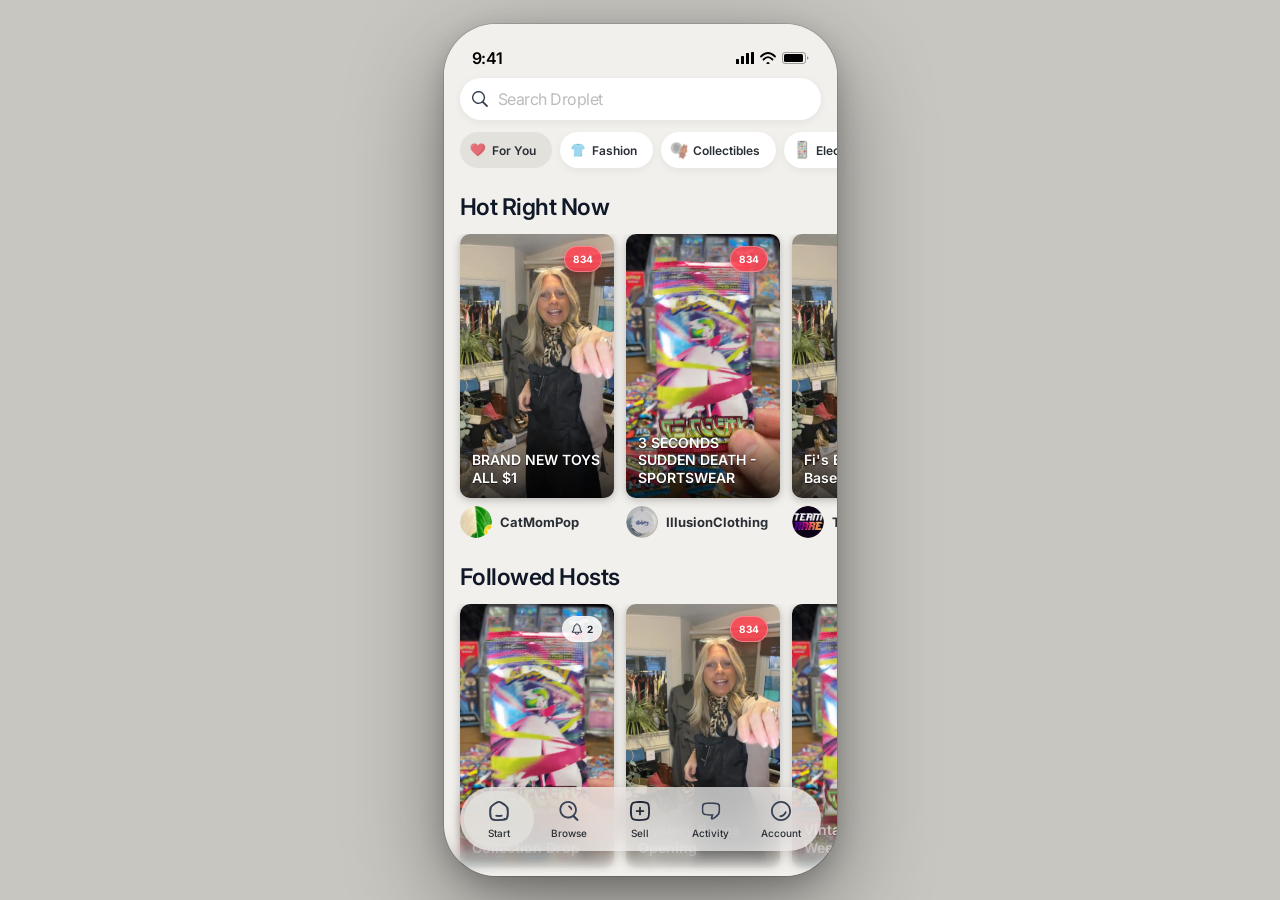
==== index.html @ 5aaec44f "Wallet: rebuild per spec — type pills, radio payments, persistent edit/trash icons - Sheet 3 Address" ====
<!DOCTYPE html>
<html lang="pl">
<head>
<meta charset="UTF-8">
<meta name="viewport" content="width=device-width, initial-scale=1">
<title>Droplet App</title>
<link href="https://fonts.googleapis.com/css2?family=Inter:wght@400;500;600;700&display=swap" rel="stylesheet">
<style>
/* ── Reset ── */
*,*::before,*::after{box-sizing:border-box;margin:0;padding:0;-webkit-tap-highlight-color:transparent}

body{
  background:#C8C6C0;
  min-height:100vh;
  display:flex;
  align-items:center;
  justify-content:center;
  font-family:'Inter',-apple-system,sans-serif;
}

/* ── Design Tokens ── */
:root{
  --bw10:#101828;--bw20:#2A2F35;--bw30:#222A35;--bw40:#7B8494;
  --wh10:#FFFFFF;--bl10-abs:#000000;
  --gw05:#BCBCBC;--gw10:#BCBCBC;--gw20:#D9D9D9;--gw30:#F7F6F4;
  --ov10:#77716B;--ov15:#E3E1DC;--ov20:#E9E6DD;--ov30:#EFEDE8;--ov40:#F2F0EC;
  --rd10:#FF4252;--rd20:#FFF2F2;--or10:#FF8D28;--yl10:#FFCC00;--bl10:#0091FF;--gr10:#34C759;
  --shadow-interactive:0px 2px 8px rgba(0,0,0,0.06);
  --shadow-show:0px 2px 8px rgba(0,0,0,0.25);
  --shadow-navi:0px 0px 10px rgba(0,0,0,0.1);
}

/* ── Phone Shell ── */
.phone{
  width:393px;height:852px;background:var(--ov40);border-radius:52px;
  overflow:hidden;position:relative;
  box-shadow:0 0 0 1px rgba(0,0,0,0.12),0 32px 96px rgba(0,0,0,0.4),0 8px 24px rgba(0,0,0,0.2);
}

/* ── Status Bar ── */
.status-bar{
  position:absolute;top:0;left:0;right:0;height:54px;
  padding:14px 28px 0;display:flex;align-items:center;justify-content:space-between;
  z-index:100;pointer-events:none;
}
.status-time{font-size:16px;font-weight:600;color:#000;letter-spacing:-0.3px}
.status-icons{display:flex;align-items:center;gap:6px}

/* ── Screens ── */
.screen{position:absolute;inset:0;display:none;flex-direction:column;overflow:hidden}
.screen.active{display:flex}
.screen-scroll{
  flex:1;overflow-y:auto;overflow-x:hidden;-webkit-overflow-scrolling:touch;
  padding-bottom:114px;
  scrollbar-width:none;
}
.screen-scroll::-webkit-scrollbar{display:none}

/* ── Tab Bar ── */
.tabbar{
  position:absolute;bottom:0;left:0;right:0;
  display:flex;align-items:flex-end;justify-content:center;
  padding:0 16px 25px;z-index:50;pointer-events:none;
}
/* Scroll Edge Effect — gradient fade behind the pill */
.tabbar::before{
  content:'';position:absolute;bottom:0;left:0;right:0;height:90px;
  background:linear-gradient(to bottom,rgba(242,240,236,0) 0%,rgba(242,240,236,0.6) 35%,rgba(242,240,236,0.95) 70%,var(--ov40) 100%);
  backdrop-filter:blur(5px);-webkit-backdrop-filter:blur(5px);
  -webkit-mask-image:linear-gradient(to bottom,transparent 0%,black 100%);
  mask-image:linear-gradient(to bottom,transparent 0%,black 100%);
  pointer-events:none;
}
.tabbar-pill{
  display:flex;align-items:stretch;
  width:100%;border-radius:296px;position:relative;
  pointer-events:auto;
  padding:4px;
  backdrop-filter:blur(20px);-webkit-backdrop-filter:blur(20px);
  box-shadow:0px 0px 10px rgba(0,0,0,0.1);
  background:rgba(255,255,255,0.67);
}
.tab-item{
  display:flex;flex-direction:column;align-items:center;gap:1px;
  cursor:pointer;padding:6px 8px 7px;border-radius:100px;
  transition:background 0.15s;border:none;background:none;
  position:relative;flex:1;min-width:0;font-family:inherit;
  z-index:1;
}
.tab-item.active{background:rgba(227,225,220,0.8)}
.tab-icon{width:28px;height:28px;display:flex;align-items:center;justify-content:center}
.tab-icon img{width:20px;height:20px;object-fit:contain}
.tab-label{font-size:10px;font-weight:500;color:var(--bw20);line-height:14px;white-space:nowrap;text-align:center}

/* ── Search Input ── */
.search-input{
  width:361px;height:42px;background:var(--wh10);border-radius:999px;
  box-shadow:var(--shadow-interactive);display:flex;align-items:center;
  padding:0 12px;gap:10px;margin:0 auto;
}
.search-input .si-icon{width:16px;height:16px;color:var(--gw10);flex-shrink:0}
.search-input span{font-size:16px;font-weight:400;color:var(--gw10);letter-spacing:-0.5px}

/* ── App Top (fixed header) ── */
.app-top{
  position:sticky;top:0;z-index:40;
  background:rgba(242,240,236,0.98);backdrop-filter:blur(10px);-webkit-backdrop-filter:blur(10px);
}

/* ── Category Button pills (Home scroll) ── */
.category-scroll{
  display:flex;gap:8px;overflow-x:auto;padding:0 16px 8px;
  scrollbar-width:none;
}
.category-scroll::-webkit-scrollbar{display:none}
.cat-btn{
  flex-shrink:0;height:36px;border-radius:50px;background:var(--wh10);
  box-shadow:var(--shadow-interactive);display:flex;align-items:center;
  gap:4px;padding:5px 16px 5px 8px;cursor:pointer;
}
.cat-btn.selected{background:var(--ov15);box-shadow:none}
.cat-btn-icon{width:20px;height:20px;display:flex;align-items:center;justify-content:center;flex-shrink:0}
.cat-btn-icon img{width:20px;height:20px;object-fit:contain}
.cat-btn-label{font-size:12px;font-weight:600;color:var(--bw20);white-space:nowrap}

/* ── Section Title ── */
.section-title{font-size:23px;font-weight:600;color:var(--bw10);letter-spacing:-0.5px;line-height:30px;padding:0 16px}
.section-title-md{font-size:20px;font-weight:600;color:var(--bw10);letter-spacing:-0.5px;line-height:30px}

/* ── Show Tile ── */
.show-carousel{display:flex;gap:12px;overflow-x:auto;padding:0 16px;scrollbar-width:none}
.show-carousel::-webkit-scrollbar{display:none}
.show-tile{flex-shrink:0;width:154px;cursor:pointer}
.show-tile-img{
  width:154px;height:264px;border-radius:10px;box-shadow:var(--shadow-show);
  position:relative;overflow:hidden;background-size:cover;background-position:center;
  padding:12px;display:flex;flex-direction:column;justify-content:space-between;align-items:flex-end;
}
.show-tile-img::after{
  content:'';position:absolute;inset:0;
  background:linear-gradient(180deg,rgba(0,0,0,0) 65.9%,rgba(0,0,0,0) 76.1%,rgba(0,0,0,0.4) 86.4%,rgba(0,0,0,0.75) 100%);
  pointer-events:none;
}
.show-tile-bottom{
  display:flex;flex-direction:column;gap:8px;align-self:flex-start;width:100%;z-index:2;
}
.show-tile-title{
  font-size:14px;font-weight:600;color:white;
  text-shadow:0px 1px 1px rgba(0,0,0,0.6);line-height:1.25;
}
.show-tile-badge{
  height:26px;border-radius:28px;
  padding:0 8px;display:flex;align-items:center;gap:4px;
  font-size:10px;font-weight:700;z-index:2;
  border:1px solid rgba(255,255,255,0.3);
  position:relative;
}
.badge-live{
  background:rgba(255,66,82,0.85);color:white;
  box-shadow:0px 3.758px 15.032px rgba(215,46,38,0.3),0px 1.879px 3.758px rgba(0,0,0,0.1);
}
.badge-alert{
  background:rgba(255,255,255,0.85);color:var(--bw30);
  box-shadow:0px 3.758px 15.032px rgba(255,255,255,0.3),0px 1.879px 3.758px rgba(0,0,0,0.1);
}
.show-tile-host{display:flex;align-items:center;gap:8px;margin-top:8px}
.show-tile-hostname{font-size:13px;font-weight:700;color:var(--bw20);line-height:18px;overflow:hidden;text-overflow:ellipsis;white-space:nowrap}
.show-tile-date{
  font-size:10px;font-weight:600;color:white;
  background:rgba(0,0,0,0.75);border:1px solid rgba(255,255,255,0.25);
  padding:0 10px;height:24px;display:inline-flex;align-items:center;border-radius:40px;
  align-self:flex-start;
}

/* ── Avatar ── */
.avatar{
  border-radius:50%;display:flex;align-items:center;justify-content:center;
  font-weight:700;color:white;flex-shrink:0;background-size:cover;background-position:center;
}
.avatar-32{width:32px;height:32px;font-size:10px}

/* ── Category Tile (Browse) ── */
.category-grid{display:grid;grid-template-columns:1fr 1fr;gap:16px;padding:0 16px}
.category-tile{
  height:114px;border-radius:20px;background:var(--wh10);
  box-shadow:var(--shadow-interactive);padding:12px;position:relative;overflow:hidden;cursor:pointer;
}
.ct-name{font-size:16px;font-weight:600;color:var(--bw20)}
.ct-sub{font-size:11px;font-weight:400;color:var(--ov10);line-height:14px;margin-top:2px}
.ct-viewers{display:flex;align-items:center;gap:4px;margin-top:6px}
.ct-dot{width:8px;height:8px;border-radius:50%;background:var(--rd10)}
.ct-vcount{font-size:11px;font-weight:500;color:var(--rd10)}
.ct-vlabel{font-size:11px;font-weight:500;color:var(--bw20)}
.ct-icon{position:absolute;bottom:8px;right:8px;width:56px;height:56px;font-size:36px;display:flex;align-items:center;justify-content:center}
.ct-icon img{width:56px;height:56px;object-fit:contain}

/* ── Seller Hub ── */
.section-header{display:flex;align-items:center;justify-content:space-between;padding:0 16px}
.btn-cta-sm{
  height:36px;padding:0 16px;border-radius:70px;background:var(--rd10);color:white;
  font-size:12px;font-weight:600;border:none;cursor:pointer;
  box-shadow:var(--shadow-interactive);font-family:inherit;
}

/* ── Prod Tile Horizontal ── */
.prod-h{display:flex;gap:12px;padding:0 16px;cursor:pointer}
.prod-h-img{
  width:140px;height:140px;border-radius:12px;box-shadow:var(--shadow-show);flex-shrink:0;
  background-size:cover;background-position:center;position:relative;
}
.prod-h-info{flex:1;display:flex;flex-direction:column;justify-content:center;gap:4px}
.prod-h-name{font-size:14px;font-weight:600;color:var(--bw30)}
.prod-h-attr{font-size:12px;font-weight:600;color:var(--bw40)}
.prod-h-price{font-size:12px;font-weight:600;color:var(--bw40);margin-top:4px}
.prod-h-actions{display:flex;gap:8px;margin-top:8px}
.prod-h-actions button{
  width:36px;height:36px;border-radius:40px;background:var(--wh10);border:none;
  box-shadow:var(--shadow-interactive);cursor:pointer;display:flex;align-items:center;
  justify-content:center;color:var(--bw20);font-family:inherit;
}

/* ── Placeholder screen ── */
.placeholder-screen{
  display:flex;flex-direction:column;align-items:center;justify-content:center;
  height:100%;gap:12px;color:var(--bw40);
}
.placeholder-screen svg{width:48px;height:48px;color:var(--gw20)}
.placeholder-screen span{font-size:16px;font-weight:500}

/* ── Subcategory Buttons ── */
.subcat-scroll{display:flex;gap:8px;overflow-x:auto;padding:8px 16px 12px;scrollbar-width:none}
.subcat-scroll::-webkit-scrollbar{display:none}
.subcat-btn{
  flex-shrink:0;width:72px;display:flex;flex-direction:column;align-items:center;
  gap:4px;cursor:pointer;padding:4px 0;
}
.subcat-btn-icon{
  width:43px;height:43px;display:flex;align-items:center;justify-content:center;
}
.subcat-btn-icon img{width:40px;height:40px;object-fit:contain}
.subcat-btn-label{font-size:11px;font-weight:600;color:var(--bw20);text-align:center;line-height:14px}

/* ── Section Separator ── */
.section-separator{
  width:325px;height:0;border:none;border-top:1px solid var(--ov20);
  margin:0 0 0 auto;
}

/* ── Seller Profile ── */
.sp-cover{
  width:100%;height:164px;background-size:cover;background-position:center;flex-shrink:0;
}
.sp-app-top{
  position:absolute;top:0;left:0;right:0;height:109px;z-index:40;
  background:linear-gradient(to bottom,rgba(57,57,57,0.5),transparent);
  display:flex;align-items:flex-end;justify-content:space-between;
  padding:0 16px 8px;
  transition:background 0.2s;
}
.sp-app-top.scrolled{
  background:linear-gradient(to bottom,var(--ov40) 50%,rgba(242,240,236,0.85) 80%,rgba(242,240,236,0));
  backdrop-filter:blur(10px);-webkit-backdrop-filter:blur(10px);
}
.sp-app-top-left{display:flex;align-items:center;gap:12px}
.sp-app-top-info{display:none;flex-direction:column;gap:2px;max-width:200px}
.sp-app-top.scrolled .sp-app-top-info{display:flex}
.sp-app-top-info-name{font-size:16px;font-weight:700;color:#000;white-space:nowrap;overflow:hidden;text-overflow:ellipsis}
.sp-app-top-info-sub{font-size:11px;font-weight:400;color:var(--bw20);line-height:14px}
/* Right buttons: default = share+more double, scrolled = more + follow */
.sp-right-default{display:flex}
.sp-right-scrolled{display:none;align-items:center;gap:16px}
.sp-app-top.scrolled .sp-right-default{display:none}
.sp-app-top.scrolled .sp-right-scrolled{display:flex}
.sp-follow-pill{
  height:42px;padding:0 16px;border-radius:296px;border:none;cursor:pointer;
  font-size:16px;font-weight:600;color:white;font-family:inherit;
  backdrop-filter:blur(20px);-webkit-backdrop-filter:blur(20px);
  background:var(--rd10);
  position:relative;
  box-shadow:var(--shadow-interactive);
}
.sp-follow-pill span{position:relative;z-index:1}
.sp-navi-btn{
  width:42px;height:42px;border-radius:296px;border:none;cursor:pointer;
  display:flex;align-items:center;justify-content:center;
  backdrop-filter:blur(20px);-webkit-backdrop-filter:blur(20px);
  background:rgba(255,255,255,0.65);
  box-shadow:var(--shadow-interactive);position:relative;
}
.sp-navi-btn img{width:18px;height:18px;position:relative;z-index:1}
.sp-navi-double{
  width:auto;gap:24px;padding:0 16px;height:42px;
}
.sp-content{
  margin-top:-39px;background:var(--ov40);border-radius:0;position:relative;
  padding:0 0 24px;
}
.sp-avatar{
  width:72px;height:72px;border-radius:50%;background:var(--bl10);
  display:flex;align-items:center;justify-content:center;
  font-size:20px;font-weight:600;color:white;margin:0 0 0 16px;
  background-size:cover;background-position:center;
}
.sp-name-row{
  display:flex;align-items:center;justify-content:space-between;
  padding:12px 16px 0;
}
.sp-name{font-size:23px;font-weight:600;color:var(--bw20);letter-spacing:-0.5px;line-height:30px}
.sp-subtitle{font-size:13px;font-weight:400;color:#000}
.sp-follow-btn{
  height:36px;padding:0 12px;border-radius:70px;background:var(--rd10);
  color:white;font-size:12px;font-weight:600;border:none;cursor:pointer;
  box-shadow:var(--shadow-interactive);display:flex;align-items:center;gap:4px;
  font-family:inherit;
}
.sp-follow-btn img{width:16px;height:16px;filter:brightness(0) invert(1)}
.sp-bio{
  font-size:13px;font-weight:400;color:var(--bw30);line-height:1.25;
  padding:16px 16px 0;
}
.sp-show-more{
  font-size:12px;font-weight:500;color:var(--bl10);cursor:pointer;
  padding:8px 16px 0;display:block;
}
.sp-stats{
  margin:16px 16px 0;background:var(--ov15);border-radius:20px;
  padding:16px 0;display:flex;align-items:center;justify-content:space-evenly;
}
.sp-stat{display:flex;flex-direction:column;align-items:center;gap:7px;width:64px}
.sp-stat-label{font-size:10px;font-weight:600;color:var(--bw40);text-transform:uppercase}
.sp-stat-value{display:flex;align-items:center;gap:4px;font-size:20px;font-weight:600;color:var(--bw30);letter-spacing:-0.5px}
.sp-stat-value img{width:12px;height:12px}
.sp-actions{
  display:flex;gap:16px;padding:16px 16px 0;
}
.sp-action-btn{
  flex:1;height:36px;border-radius:70px;background:var(--wh10);border:none;
  box-shadow:var(--shadow-interactive);cursor:pointer;font-family:inherit;
  font-size:12px;font-weight:600;color:var(--bw20);
  display:flex;align-items:center;justify-content:center;gap:4px;
}
.sp-action-btn img{width:16px;height:16px}

/* ── Review Tile ── */
.review-carousel{display:flex;gap:12px;overflow-x:auto;padding:0 16px;scrollbar-width:none}
.review-carousel::-webkit-scrollbar{display:none}
.review-tile{
  flex-shrink:0;width:253px;background:var(--wh10);border-radius:13px;
  box-shadow:var(--shadow-interactive);padding:12px;
  display:flex;flex-direction:column;gap:16px;
}
.rt-header{display:flex;gap:8px;align-items:flex-start}
.rt-avatar{width:32px;height:32px;border-radius:50%;background-size:cover;background-position:center;flex-shrink:0}
.rt-info{display:flex;flex-direction:column}
.rt-name{font-size:12px;font-weight:700;color:var(--bw30)}
.rt-date{font-size:11px;font-weight:400;color:var(--bw40);line-height:14px}
.rt-stars{display:flex;gap:4px}
.rt-stars img{width:12px;height:12px}
.rt-text{font-size:13px;font-weight:400;color:var(--bw40);line-height:1.3}

/* ── Prod Tile Vertical ── */
.products-grid{
  display:flex;gap:12px;padding:0 16px;align-items:flex-start;
}
.products-col{display:flex;flex-direction:column;gap:0;width:175px;flex-shrink:0}
.ptv{cursor:pointer;padding-bottom:16px}
.ptv-img{
  width:175px;border-radius:12px;box-shadow:var(--shadow-show);
  background-size:cover;background-position:center;position:relative;overflow:hidden;
}
.ptv-badge{
  position:absolute;bottom:8px;left:8px;height:24px;border-radius:40px;
  background:rgba(0,0,0,0.75);border:1px solid rgba(255,255,255,0.25);
  padding:0 10px;display:flex;align-items:center;gap:4px;
  font-size:10px;font-weight:600;color:white;
}
.ptv-name{font-size:12px;font-weight:600;color:var(--bw30);margin-top:4px;overflow:hidden;text-overflow:ellipsis;white-space:nowrap}
.ptv-seller{display:flex;align-items:center;gap:4px;margin-top:2px}
.ptv-seller-avatar{width:16px;height:16px;border-radius:50%;background-size:cover;background-position:center;flex-shrink:0}
.ptv-seller-name{font-size:12px;font-weight:700;color:var(--bw20);overflow:hidden;text-overflow:ellipsis;white-space:nowrap}
.ptv-price{font-size:12px;font-weight:600;color:var(--bw40);margin-top:2px}

/* ── Seller bottom search bar ── */
.sp-bottom-bar{
  position:absolute;bottom:0;left:0;right:0;
  padding:16px 16px 25px;z-index:50;pointer-events:none;
}
.sp-bottom-bar::before{
  content:'';position:absolute;bottom:0;left:0;right:0;height:80px;
  background:linear-gradient(to bottom,rgba(242,240,236,0) 0%,rgba(242,240,236,0.6) 35%,rgba(242,240,236,0.95) 70%,var(--ov40) 100%);
  backdrop-filter:blur(5px);-webkit-backdrop-filter:blur(5px);
  -webkit-mask-image:linear-gradient(to bottom,transparent 0%,black 100%);
  mask-image:linear-gradient(to bottom,transparent 0%,black 100%);
  pointer-events:none;
}
.sp-search{
  width:100%;height:42px;background:var(--wh10);border-radius:999px;
  box-shadow:var(--shadow-interactive);display:flex;align-items:center;
  padding:0 12px;gap:10px;pointer-events:auto;position:relative;z-index:1;
}
.sp-search img{width:16px;height:16px;opacity:0.5}
.sp-search span{font-size:16px;font-weight:400;color:var(--gw10);letter-spacing:-0.5px}

/* ── Live Show ── */
.ls-bg{
  position:absolute;inset:0;
  background:url('images/shows/show1.jpg') center/cover no-repeat;
}
.ls-bg::after{
  content:'';position:absolute;inset:0;
  background:
    linear-gradient(180deg,rgba(16,24,40,0.5) 3%,rgba(16,24,40,0) 14%),
    linear-gradient(0deg,rgba(16,24,40,0.5) 38%,rgba(16,24,40,0) 66%);
}
.ls-top{
  position:absolute;top:0;left:0;right:0;z-index:10;
  background:linear-gradient(to bottom,rgba(57,57,57,0.5),transparent);
}
.ls-top-status{
  height:59px;display:flex;align-items:center;justify-content:center;
  padding:11px 16px;backdrop-filter:blur(2px);-webkit-backdrop-filter:blur(2px);
}
.ls-top-action{
  display:flex;align-items:center;justify-content:space-between;
  padding:0 16px 8px;
}
.ls-top-left{display:flex;align-items:center;gap:8px}
.ls-top-right{display:flex;align-items:center;gap:8px}
.ls-show-btn{
  width:42px;height:42px;border-radius:296px;border:1px solid rgba(255,255,255,0.2);
  background:rgba(0,0,0,0.25);display:flex;align-items:center;justify-content:center;
  cursor:pointer;flex-shrink:0;
}
.ls-show-btn img{width:18px;height:18px;filter:brightness(0) invert(1)}
.ls-host-info{display:flex;align-items:center;gap:8px}
.ls-host-avatar{
  width:32px;height:32px;border-radius:50%;background-size:cover;background-position:center;flex-shrink:0;
}
.ls-host-meta{display:flex;flex-direction:column;gap:2px}
.ls-host-name{font-size:14px;font-weight:700;color:white}
.ls-host-stats{display:flex;align-items:center;gap:4px}
.ls-host-stats img{width:12px;height:12px}
.ls-host-stats span{font-size:12px;font-weight:600;color:white}
.ls-follow-pill{
  height:20px;padding:0 8px;border-radius:20px;background:var(--rd10);
  font-size:10px;font-weight:600;color:white;border:none;cursor:pointer;
  font-family:inherit;display:flex;align-items:center;
}

/* Chat */
.ls-chat-area{
  position:absolute;left:16px;bottom:0;right:16px;z-index:10;
  display:flex;align-items:flex-end;justify-content:space-between;gap:8px;
  padding-bottom:12px;
}
.ls-chat{display:flex;flex-direction:column;gap:0;flex:1;min-width:0}
.ls-chat-msg{display:flex;gap:8px;align-items:flex-start;padding-bottom:12px}
.ls-chat-avatar{
  width:32px;height:32px;border-radius:50%;flex-shrink:0;
  background-size:cover;background-position:center;
  display:flex;align-items:center;justify-content:center;
  font-size:10px;font-weight:700;color:white;
}
.ls-chat-body{display:flex;flex-direction:column;gap:0}
.ls-chat-user{display:flex;align-items:center;gap:8px}
.ls-chat-username{
  font-size:12px;font-weight:600;color:#D9D9D9;
  text-shadow:1px 1px 3px rgba(0,0,0,0.8);
}
.ls-chat-badge{
  height:16px;padding:0 8px;border-radius:20px;
  font-size:10px;font-weight:700;display:flex;align-items:center;
}
.ls-chat-badge.mod{background:#D9D9D9;color:var(--bw30)}
.ls-chat-badge.host{background:#FFCC00;color:var(--bw30)}
.ls-chat-text{
  font-size:12px;font-weight:600;color:white;line-height:1.3;
  text-shadow:1px 1px 3px rgba(0,0,0,0.8);max-width:245px;
}
.ls-chat-text .mention{color:#FFCC00}
.ls-chat-tipped{
  height:16px;padding:0 8px;border-radius:20px;background:var(--bw30);
  font-size:10px;font-weight:700;color:#FFCC00;
  display:inline-flex;align-items:center;margin-top:2px;
}
.ls-chat-pinned{
  background:rgba(0,0,0,0.1);border:1px solid rgba(255,255,255,0.2);
  border-radius:13px;padding:8px;display:flex;gap:8px;align-items:flex-start;
  margin-left:-8px;margin-bottom:12px;
}
.ls-chat-won{display:flex;align-items:center;gap:4px;font-size:10px;font-weight:600;color:white}
.ls-chat-won .won-avatar{width:16px;height:16px;border-radius:50%;background-size:cover;background-position:center;flex-shrink:0}
.ls-chat-won .won-text{color:var(--gr10)}
.ls-chat-input{
  width:288px;height:40px;border-radius:50px;
  background:rgba(0,0,0,0.4);border:1px solid rgba(255,255,255,0.4);
  padding:0 18px;display:flex;align-items:center;
}
.ls-chat-input span{font-size:13px;font-weight:400;color:var(--gw10)}

/* Right side icons */
.ls-right{
  display:flex;flex-direction:column;gap:16px;align-items:center;
  padding-bottom:22px;flex-shrink:0;
}
.ls-right-btn{
  display:flex;flex-direction:column;align-items:center;gap:2px;
}
.ls-right-icon{
  width:40px;height:40px;border-radius:296px;
  background:rgba(255,255,255,0.15);
  display:flex;align-items:center;justify-content:center;
  position:relative;
}
.ls-right-icon img{width:18px;height:18px;filter:brightness(0) invert(1)}
.ls-right-label{font-size:11px;font-weight:500;color:white;line-height:14px;text-align:center}
.ls-right-shop{
  width:48px;height:48px;border-radius:296px;
  background:rgba(0,0,0,0.2);border:2px solid var(--rd10);
  display:flex;align-items:center;justify-content:center;
  position:relative;
}
.ls-right-shop img{width:24px;height:24px;filter:brightness(0) invert(1)}
.ls-right-shop-badge{
  position:absolute;top:-1px;right:-1px;width:16px;height:16px;border-radius:8px;
  background:var(--rd10);font-size:10px;font-weight:700;color:white;
  display:flex;align-items:center;justify-content:center;
}

/* Show Tool (bottom product card) */
.ls-tool{
  position:absolute;bottom:12px;left:16px;right:16px;z-index:10;
  border:1px solid rgba(255,255,255,0.25);border-radius:13px;
  display:flex;flex-direction:column;gap:2px;padding-bottom:12px;
}
.ls-tool-product{
  display:flex;align-items:flex-start;justify-content:space-between;
  padding:16px 16px 4px;gap:8px;
}
.ls-tool-prod-left{display:flex;gap:8px;flex:1;min-width:0}
.ls-tool-prod-img{
  width:48px;height:48px;border-radius:70px;background-size:cover;background-position:center;flex-shrink:0;
}
.ls-tool-prod-info{display:flex;flex-direction:column;min-width:0}
.ls-tool-prod-name{font-size:14px;font-weight:500;color:white;line-height:1.2}
.ls-tool-prod-attr{font-size:11px;font-weight:500;color:rgba(255,255,255,0.75);opacity:0.6;line-height:14px;overflow:hidden;text-overflow:ellipsis;white-space:nowrap}
.ls-tool-prod-right{display:flex;flex-direction:column;align-items:flex-end;flex-shrink:0}
.ls-tool-prod-price{font-size:16px;font-weight:700;color:white}
.ls-tool-prod-timer{font-size:12px;font-weight:600;color:white}

/* Bid button slider */
.ls-bid{padding:0 16px}
.ls-bid-track{
  width:100%;height:52px;border-radius:71px;
  background:rgba(0,0,0,0.5);border:1px solid var(--rd10);
  position:relative;overflow:hidden;opacity:0.85;
}
.ls-bid-thumb{
  position:absolute;left:3px;top:3px;width:170px;height:46px;border-radius:38px;
  background:var(--rd10);
  box-shadow:24px 0 23px rgba(0,0,0,0.38);
  display:flex;flex-direction:column;justify-content:center;padding-left:24px;
}
.ls-bid-text{font-size:14px;font-weight:600;color:white}
.ls-bid-sub{font-size:11px;font-weight:500;color:rgba(255,255,255,0.75);display:flex;align-items:center;gap:2px}
.ls-bid-sub img{width:12px;height:12px;filter:brightness(0) invert(1)}
.ls-bid-chevron{
  position:absolute;left:142px;top:50%;transform:translateY(-50%);
}
.ls-bid-chevron img{width:16px;height:16px;filter:brightness(0) invert(1)}
.ls-tool-footer{
  display:flex;align-items:center;justify-content:center;gap:4px;
  padding:8px 16px 0;
  font-size:11px;font-weight:500;color:rgba(255,255,255,0.75);
}
.ls-tool-footer img{width:12px;height:12px;filter:brightness(0) invert(1);opacity:0.75}

/* ── Wallet Sheets ── */
.wallet-overlay{position:absolute;inset:0;background:rgba(0,0,0,0.45);z-index:100;display:none}
.wallet-overlay.active{display:block}
.wallet-sheet{position:absolute;left:0;right:0;bottom:0;z-index:101;display:none;flex-direction:column;align-items:center}
.wallet-sheet.active{display:flex}
.wallet-sheet-bg{position:absolute;inset:0;background:#F7F6F4;border-radius:34px 34px 56px 56px;opacity:0.98}
.wallet-grabber-wrap{position:relative;display:flex;flex-direction:column;align-items:center;padding:5px 0 0;height:16px;width:100%;flex-shrink:0}
.wallet-grabber{width:36px;height:5px;border-radius:100px;background:rgba(0,0,0,0.15)}
.wallet-toolbar{position:relative;display:flex;align-items:center;justify-content:space-between;width:100%;height:44px;padding:0 16px;margin-top:8px;margin-bottom:16px;flex-shrink:0}
.wallet-toolbar-title{position:absolute;left:50%;transform:translateX(-50%);font-size:20px;font-weight:600;color:#222A35;letter-spacing:-0.5px;white-space:nowrap}
.wallet-toolbar-spacer{width:42px;flex-shrink:0}
.wallet-navi-btn{width:42px;height:42px;border-radius:296px;background:white;box-shadow:0px 2px 8px rgba(0,0,0,0.06);border:none;cursor:pointer;display:flex;align-items:center;justify-content:center;flex-shrink:0;position:relative;z-index:1}
.wallet-navi-btn img{width:16px;height:16px;opacity:0.7}
.wallet-navi-btn.confirm{background:var(--rd10)}
.wallet-navi-btn.confirm img{filter:brightness(0) invert(1);opacity:1}
.wallet-body{position:relative;width:100%;display:flex;flex-direction:column;padding:0 16px 32px;gap:12px}
.wallet-action-group{background:white;border:1px solid #E9E6DD;border-radius:26px;overflow:hidden;width:100%}
.wallet-action-row{display:flex;align-items:center;height:60px;padding:0 16px;cursor:pointer;text-decoration:none;background:white}
.wallet-action-row-tall{display:flex;align-items:center;min-height:68px;padding:14px 12px 14px 16px;cursor:pointer;text-decoration:none;background:white;gap:12px}
.wallet-action-icon{width:40px;height:40px;display:flex;align-items:center;justify-content:center;flex-shrink:0}
.wallet-action-icon img{width:18px;height:18px}
.wallet-action-body{flex:1;min-width:0;display:flex;flex-direction:column;justify-content:center}
.wallet-action-label{font-size:16px;font-weight:500;color:#101828;white-space:nowrap;overflow:hidden;text-overflow:ellipsis}
.wallet-action-sub{font-size:13px;font-weight:400;color:#7B8494;line-height:1.3}
.wallet-action-chevron{width:18px;height:18px;display:flex;align-items:center;justify-content:center;flex-shrink:0;margin-left:8px}
.wallet-action-chevron img{width:9px;height:16px;opacity:0.35}
.wallet-separator{height:1px;background:#E9E6DD;margin-left:16px}
.wallet-radio{width:24px;height:24px;border-radius:50%;border:2px solid #E9E6DD;flex-shrink:0;display:flex;align-items:center;justify-content:center}
.wallet-radio.selected{border-color:#101828}
.wallet-radio-inner{width:10px;height:10px;border-radius:50%;background:#101828}
.wallet-row-icon-btn{width:32px;height:32px;background:none;border:none;cursor:pointer;display:flex;align-items:center;justify-content:center;flex-shrink:0}
.wallet-row-icon-btn img{width:16px;height:16px;opacity:0.4}
.wallet-type-selector{display:flex;gap:8px;padding:0 16px 12px}
.wallet-type-pill{flex:1;height:36px;border-radius:100px;border:none;cursor:pointer;font-size:12px;font-weight:600;color:#2A2F35;background:white;box-shadow:0px 2px 8px rgba(0,0,0,0.06);display:flex;align-items:center;justify-content:center;gap:6px;font-family:inherit}
.wallet-type-pill.active{background:#E3E1DC;box-shadow:none}
.wallet-type-pill img{width:14px;height:14px;opacity:0.6}
.wallet-pay-link{display:block;text-align:center;font-size:13px;font-weight:400;color:#0091FF;padding:16px 0 4px;cursor:pointer;text-decoration:none}
.wallet-form-stack{position:relative;width:100%;display:flex;flex-direction:column;gap:12px;padding:0 16px 32px}
.wallet-right-link{font-size:13px;font-weight:400;color:#0091FF;white-space:nowrap;flex-shrink:0}
.wa-field-hide{display:none!important}
.wallet-apple-btn{width:100%;height:52px;background:#1C1C1E;border-radius:52px;border:none;cursor:pointer;display:flex;align-items:center;justify-content:center;gap:4px;font-family:inherit}
.wallet-apple-btn-icon{font-size:20px;color:white;line-height:1;margin-top:-2px}
.wallet-apple-btn-label{font-size:18px;font-weight:500;color:white;letter-spacing:-0.3px}
.wallet-or-divider{text-align:center;font-size:16px;font-weight:500;color:#101828;padding:4px 0}
.wallet-form-input{width:100%;min-height:60px;background:white;border:1px solid #E9E6DD;border-radius:26px;padding:0 16px;display:flex;align-items:center;justify-content:space-between;flex-shrink:0}
.wallet-field{display:flex;flex-direction:column;gap:4px;flex:1;min-width:0}
.wallet-field-label{font-size:13px;font-weight:400;color:#7B8494;white-space:nowrap;overflow:hidden;text-overflow:ellipsis}
.wallet-field-value{font-size:16px;font-weight:500;color:#101828}
.wallet-field.empty .wallet-field-label{font-size:16px;font-weight:400;letter-spacing:-0.5px;color:#7B8494}
.wallet-field.empty .wallet-field-value{display:none}
.wallet-form-icon{display:flex;align-items:center}
.wallet-form-icon img{width:18px;height:18px;opacity:0.5}
.wallet-form-row{display:flex;gap:12px}
.wallet-form-row .wallet-form-input{flex:1;min-width:0}
.wallet-cta-btn{width:100%;height:52px;background:var(--rd10);border:none;border-radius:70px;font-size:16px;font-weight:600;color:white;cursor:pointer;font-family:inherit;box-shadow:0px 2px 8px rgba(0,0,0,0.06)}

/* ── Product Page ── */
.pp-app-top{
  position:absolute;top:0;left:0;right:0;height:109px;z-index:40;
  display:flex;flex-direction:column;transition:background 0.2s;
  background:linear-gradient(to bottom,rgba(57,57,57,0.4) 0%,rgba(57,57,57,0) 100%);
}
.pp-app-top.scrolled{
  background:linear-gradient(to top,rgba(242,240,236,0) 5%,rgba(242,240,236,0.55) 15%,rgba(242,240,236,0.8) 34%,rgba(242,240,236,0.85) 50%,#F2F0EC 96%);
  backdrop-filter:blur(10px);-webkit-backdrop-filter:blur(10px);
}
.pp-app-top-status{height:59px;flex-shrink:0}
.pp-app-top-action{
  height:50px;display:flex;align-items:center;justify-content:space-between;padding:0 16px;
}
.pp-app-top-left{display:flex;align-items:center;gap:12px}
.pp-app-top-info{display:none;flex-direction:column;gap:2px;max-width:220px;overflow:hidden}
.pp-app-top.scrolled .pp-app-top-info{display:flex}
.pp-app-top-info-name{font-size:16px;font-weight:700;color:var(--bw10);white-space:nowrap;overflow:hidden;text-overflow:ellipsis}
.pp-app-top-info-sub{font-size:11px;font-weight:400;color:var(--bw20);line-height:14px}
.pp-app-top-right{display:flex;align-items:center;gap:8px}

/* Product image */
.pp-image{
  width:393px;height:425px;background-size:cover;background-position:center;
  flex-shrink:0;position:relative;
}
.pp-image-gallery{
  position:absolute;bottom:16px;left:50%;transform:translateX(-50%);
  display:flex;gap:4px;align-items:center;
  background:rgba(255,255,255,0.6);border-radius:296px;padding:4px 8px;
}
.pp-image-gallery img{width:8px;height:8px;opacity:0.5}
.pp-image-gallery img.active{opacity:1}

/* Product info section */
.pp-content{padding:0 16px 8px}
.pp-name{
  font-size:20px;font-weight:600;color:var(--bw30);letter-spacing:-0.5px;line-height:normal;
  margin-top:16px;
}
.pp-price-row{display:flex;align-items:center;gap:8px;margin-top:8px}
.pp-price{font-size:20px;font-weight:700;color:var(--bw30);letter-spacing:-0.5px}
.pp-price-badge{
  height:24px;border-radius:37px;padding:0 8px;display:inline-flex;align-items:center;gap:4px;
  font-size:12px;font-weight:600;
}
.pp-price-badge.buy-now{background:var(--ov15);color:var(--bw30)}

/* Seller section */
.pp-seller{
  display:flex;align-items:center;justify-content:space-between;
  margin:0 16px 12px;background:var(--ov15);border-radius:20px;padding:16px;
}
.pp-seller-info{display:flex;align-items:center;gap:8px;flex:1;min-width:0}
.pp-seller-text{display:flex;flex-direction:column;gap:2px;min-width:0}
.pp-seller-name{font-size:14px;font-weight:700;color:var(--bw30);overflow:hidden;text-overflow:ellipsis;white-space:nowrap}
.pp-seller-sub{font-size:12px;font-weight:600;color:var(--bw30);display:flex;align-items:center;gap:4px}
.pp-seller-sub img{width:12px;height:12px}
.pp-seller-follow{
  height:38px;padding:0 12px;border-radius:70px;background:var(--wh10);
  box-shadow:var(--shadow-interactive);border:none;cursor:pointer;
  font-size:12px;font-weight:600;color:var(--bw20);font-family:inherit;
  display:flex;align-items:center;gap:6px;flex-shrink:0;
}
.pp-seller-follow img{width:16px;height:16px}

/* Details rows */
.pp-detail{
  display:flex;align-items:center;justify-content:space-between;
  padding:15px 0;border-bottom:1px solid var(--ov30);margin:0 16px;
}
.pp-detail-label{font-size:12px;font-weight:600;color:var(--bw40)}
.pp-detail-value{font-size:13px;font-weight:600;color:var(--bw30);display:flex;align-items:center;gap:4px}
.pp-detail-value img{width:18px;height:18px}

/* Info messages */
.pp-info-messages{display:flex;flex-direction:column;padding:0 4px}
.pp-info-msg{display:flex;flex-direction:column;gap:4px;padding:12px}
.pp-info-msg-header{display:flex;align-items:center;gap:8px}
.pp-info-msg-header img{width:18px;height:18px;flex-shrink:0}
.pp-info-msg-title{font-size:12px;font-weight:700;color:var(--bw30)}
.pp-info-msg-body{font-size:12px;font-weight:400;color:var(--bw30);line-height:normal;padding-left:26px;margin:0}

/* Report + Share buttons */
.pp-btns-row{display:flex;gap:12px;padding:12px 16px 16px}
.pp-btns-row button{
  flex:1;height:36px;border-radius:70px;background:var(--wh10);
  box-shadow:var(--shadow-interactive);border:none;cursor:pointer;
  font-size:12px;font-weight:600;font-family:inherit;
  display:flex;align-items:center;justify-content:center;gap:4px;
}
.pp-btn-report{color:var(--rd10)}
.pp-btn-share{color:var(--bw20)}
.pp-btns-row button img{width:16px;height:16px}
.pp-btn-report img{filter:invert(38%) sepia(97%) saturate(2000%) hue-rotate(326deg) brightness(102%) contrast(106%)}

/* Bottom CTA bar */
.pp-bottom-bar{
  position:absolute;bottom:0;left:0;right:0;z-index:50;
  pointer-events:none;
}
.pp-bottom-bar::before{
  content:'';position:absolute;bottom:0;left:0;right:0;height:90px;
  background:linear-gradient(to bottom,rgba(242,240,236,0) 0%,rgba(242,240,236,0.6) 35%,rgba(242,240,236,0.95) 70%,var(--ov40) 100%);
  backdrop-filter:blur(5px);-webkit-backdrop-filter:blur(5px);
  -webkit-mask-image:linear-gradient(to bottom,transparent 0%,black 100%);
  mask-image:linear-gradient(to bottom,transparent 0%,black 100%);
  pointer-events:none;
}
.pp-bottom-cta{
  display:flex;align-items:center;gap:16px;
  padding:16px 16px 46px;pointer-events:auto;position:relative;z-index:1;
}
.pp-msg-btn{
  width:52px;height:52px;border-radius:70px;background:var(--wh10);
  box-shadow:var(--shadow-interactive);border:none;cursor:pointer;
  display:flex;align-items:center;justify-content:center;flex-shrink:0;
}
.pp-msg-btn img{width:24px;height:24px}
.pp-buy-btn{
  flex:1;height:52px;border-radius:70px;background:var(--rd10);
  box-shadow:var(--shadow-interactive);border:none;cursor:pointer;
  font-size:16px;font-weight:600;color:white;font-family:inherit;
}

/* ── Screen transition (instant) ── */

/* ── Schedule Show ── */
.ss-app-top{
  position:sticky;top:0;z-index:40;height:109px;
  display:flex;flex-direction:column;
}
.ss-app-top.scrolled{
  background:linear-gradient(180deg,var(--ov40) 50%,rgba(242,240,236,0.85) 80%,rgba(242,240,236,0));
  backdrop-filter:blur(10px);-webkit-backdrop-filter:blur(10px);
}
.ss-app-top-status{height:59px;flex-shrink:0}
.ss-app-top-action{
  height:50px;display:flex;align-items:center;padding:0 16px;position:relative;
}
.ss-back{
  width:42px;height:42px;border-radius:296px;border:none;
  backdrop-filter:blur(20px);-webkit-backdrop-filter:blur(20px);
  background:rgba(255,255,255,0.65);
  box-shadow:var(--shadow-interactive);display:flex;align-items:center;justify-content:center;
  cursor:pointer;flex-shrink:0;position:relative;z-index:1;
}
.ss-back img{width:18px;height:18px}
.ss-app-top-title{
  position:absolute;left:0;right:0;text-align:center;
  font-size:16px;font-weight:700;color:var(--bw10);
  pointer-events:none;opacity:0;
}
.ss-app-top.scrolled .ss-app-top-title{opacity:1}
.ss-scroll{
  flex:1;overflow-y:auto;overflow-x:hidden;-webkit-overflow-scrolling:touch;
  padding:0 0 140px;scrollbar-width:none;
}
.ss-scroll::-webkit-scrollbar{display:none}
.ss-title{font-size:23px;font-weight:600;color:var(--bw20);letter-spacing:-0.5px;line-height:30px;padding:0 16px;margin-top:10px}

/* Form Input */
.fi{
  width:100%;height:60px;background:var(--wh10);border:1px solid var(--ov20);border-radius:26px;
  display:flex;align-items:center;justify-content:space-between;padding:0 16px;cursor:pointer;
}
.fi-content{display:flex;flex-direction:column;gap:0;flex:1;min-width:0}
.fi-placeholder{font-size:16px;font-weight:400;color:var(--bw40);letter-spacing:-0.5px}
.fi-label{font-size:13px;font-weight:400;color:var(--bw40);display:none}
.fi-value{font-size:16px;font-weight:500;color:var(--bw10);letter-spacing:-0.5px;display:none;
  overflow:hidden;text-overflow:ellipsis;white-space:nowrap}
.fi.filled .fi-placeholder{display:none}
.fi.filled .fi-label{display:block}
.fi.filled .fi-value{display:block}
.fi-icon{width:18px;height:18px;flex-shrink:0;margin-left:8px}
.fi-icon img{width:18px;height:18px}

/* Section title (schedule show) */
.ss-section-title{font-size:20px;font-weight:700;color:var(--bw10)}
.ss-section-desc{font-size:13px;font-weight:400;color:var(--bw40);line-height:1.35}

/* Video upload */
.ss-upload-area{display:flex;gap:27px;align-items:flex-start;justify-content:center}
.ss-upload-box{
  width:154px;height:264px;border:1px dashed var(--gw10);border-radius:10px;
  display:flex;flex-direction:column;align-items:center;justify-content:center;gap:4px;flex-shrink:0;
}
.ss-upload-plus{
  width:36px;height:36px;border-radius:70px;background:var(--wh10);
  box-shadow:var(--shadow-interactive);display:flex;align-items:center;justify-content:center;
}
.ss-upload-plus img{width:18px;height:18px}
.ss-upload-link{font-size:12px;font-weight:500;color:var(--bl10);margin-top:4px}
.ss-upload-opt{font-size:12px;font-weight:400;color:var(--bw40)}

/* Video thumbnail (filled) */
.ss-video-thumb{
  width:154px;height:264px;border-radius:10px;box-shadow:var(--shadow-show);
  background-size:cover;background-position:center;position:relative;overflow:hidden;
  display:flex;flex-direction:column;justify-content:flex-end;padding:12px;flex-shrink:0;
}
.ss-video-thumb::after{
  content:'';position:absolute;inset:0;
  background:linear-gradient(180deg,rgba(0,0,0,0) 50%,rgba(0,0,0,0.75) 100%);pointer-events:none;
}
.ss-video-date{
  font-size:10px;font-weight:600;color:white;z-index:1;
  background:rgba(0,0,0,0.75);border:1px solid rgba(255,255,255,0.25);
  padding:0 10px;height:24px;display:inline-flex;align-items:center;border-radius:40px;
  align-self:flex-start;
}
.ss-video-title{font-size:14px;font-weight:600;color:white;z-index:1;margin-top:8px;line-height:1.2;
  text-shadow:0px 1px 1px rgba(0,0,0,0.6)}
.ss-video-actions{display:flex;gap:8px;margin-top:8px}
.ss-video-edit{
  height:36px;padding:0 12px;border-radius:70px;background:var(--wh10);
  box-shadow:var(--shadow-interactive);display:flex;align-items:center;gap:6px;
  font-size:12px;font-weight:600;color:var(--bw20);border:none;cursor:pointer;font-family:inherit;
}
.ss-video-edit img{width:16px;height:16px}
.ss-video-trash{
  width:36px;height:36px;border-radius:70px;background:var(--wh10);
  box-shadow:var(--shadow-interactive);display:flex;align-items:center;justify-content:center;
  border:none;cursor:pointer;
}
.ss-video-trash img{width:16px;height:16px}

/* Practical tips */
.ss-tips{display:flex;flex-direction:column;gap:8px;flex:1;justify-content:flex-start}
.ss-tips-title{font-size:13px;font-weight:400;color:var(--bw40)}
.ss-tip{display:flex;align-items:center;gap:8px}
.ss-tip img{width:18px;height:18px;opacity:0.5}
.ss-tip span{font-size:13px;font-weight:400;color:var(--bw40)}

/* Category pills */
.ss-cat-pills{display:flex;gap:8px;overflow-x:auto;scrollbar-width:none}
.ss-cat-pills::-webkit-scrollbar{display:none}
.ss-cat-pill{
  height:36px;border-radius:50px;background:var(--wh10);
  box-shadow:var(--shadow-interactive);display:flex;align-items:center;
  gap:6px;padding:5px 14px 5px 8px;cursor:pointer;flex-shrink:0;
}
.ss-cat-pill img{width:20px;height:20px;object-fit:contain}
.ss-cat-pill span{font-size:12px;font-weight:600;color:var(--bw20);white-space:nowrap}

/* Switch */
.ss-switch{
  width:53px;height:28px;border-radius:18px;background:var(--gw10);
  position:relative;cursor:pointer;flex-shrink:0;
}
.ss-switch-thumb{
  width:24px;height:24px;border-radius:50%;background:white;
  position:absolute;top:2px;left:2px;
  box-shadow:0 1px 3px rgba(0,0,0,0.15);
}

/* Radio */
.ss-radio{width:24px;height:24px;flex-shrink:0}
.ss-radio img{width:24px;height:24px}

/* Fixed bottom CTA */
.ss-bottom{
  position:absolute;bottom:0;left:0;right:0;z-index:50;
  padding:16px 16px 46px;pointer-events:none;
}
.ss-bottom::before{
  content:'';position:absolute;bottom:0;left:0;right:0;height:120px;
  background:linear-gradient(to bottom,rgba(242,240,236,0) 0%,rgba(242,240,236,0.6) 25%,rgba(242,240,236,0.95) 55%,var(--ov40) 100%);
  pointer-events:none;
}
.ss-cta{
  width:100%;height:52px;border-radius:70px;background:var(--rd10);border:none;
  font-size:16px;font-weight:600;color:white;cursor:pointer;font-family:inherit;
  box-shadow:var(--shadow-interactive);pointer-events:auto;position:relative;z-index:1;
}

/* ── Show Scheduled (dark) ── */
.sched-screen{
  background:linear-gradient(180deg, rgb(0,0,0) 0%, rgb(42,42,42) 60%, rgb(10,10,10) 100%);
}
/* App Top — gradient top bar */
.sched-app-top{
  position:sticky;top:0;z-index:40;
  background:linear-gradient(180deg, rgba(57,57,57,0.5) 0%, rgba(57,57,57,0) 100%);
  display:flex;flex-direction:column;align-items:center;
}
.sched-top-action{
  display:flex;align-items:center;justify-content:space-between;
  width:361px;height:50px;
}
.sched-top-left{display:flex;align-items:center;gap:8px}
.sched-avatar{
  width:32px;height:32px;border-radius:70px;background-size:cover;background-position:center;flex-shrink:0;
}
.sched-name{font-size:14px;font-weight:700;color:white}
.sched-top-right{display:flex;align-items:center;gap:8px}
.sched-badge{
  height:26px;padding:0 8px;border-radius:28px;
  background:rgba(255,255,255,0.85);border:1px solid rgba(255,255,255,0.3);
  box-shadow:0px 3.758px 15.032px 0px rgba(255,255,255,0.3), 0px 1.879px 3.758px 0px rgba(0,0,0,0.1);
  font-size:10px;font-weight:700;color:#364153;
  display:flex;align-items:center;
}
.sched-chevron{
  width:42px;height:42px;border-radius:296px;
  background:rgba(255,255,255,0.15);
  backdrop-filter:blur(20px);-webkit-backdrop-filter:blur(20px);
  display:flex;align-items:center;justify-content:center;cursor:pointer;
  position:relative;
}
.sched-chevron img{width:18px;height:18px;filter:brightness(0) invert(1)}

/* Central card — dark transparent */
.sched-card{
  position:absolute;top:154px;left:50%;transform:translateX(-50%);
  width:361px;
  background:rgba(0,0,0,0.4);border:1px solid rgba(255,255,255,0.2);border-radius:13px;
  padding:16px;display:flex;flex-direction:column;gap:12px;
}
.sched-card-header{display:flex;flex-direction:column;gap:4px}
.sched-card-label{font-size:14px;font-weight:500;color:white;text-align:center;width:100%}
.sched-card-time{font-size:23px;font-weight:600;color:white;letter-spacing:-0.5px;line-height:30px;text-align:center;width:100%}
.sched-card-1cta{
  width:100%;height:52px;border-radius:70px;background:var(--rd10);border:none;
  font-size:16px;font-weight:600;color:white;cursor:pointer;font-family:inherit;
  box-shadow:var(--shadow-interactive);
}
.sched-card-2cta{
  width:100%;height:52px;border-radius:70px;background:var(--wh10);border:none;
  font-size:16px;font-weight:600;color:var(--bw20);cursor:pointer;font-family:inherit;
  box-shadow:var(--shadow-interactive);
}

/* Bottom section: chat left + icons right in one row */
.sched-bottom-row{
  position:absolute;top:442px;left:16px;width:366px;
  display:flex;align-items:flex-end;justify-content:space-between;
}

/* Show Chat (left side) */
.sched-chat{
  display:flex;flex-direction:column;gap:4px;width:296px;padding-bottom:4px;
}
.sched-chat-row{display:flex;align-items:center;gap:12px}
.sched-chat-shortcut{
  width:38px;height:38px;border-radius:296px;flex-shrink:0;
  background:rgba(255,255,255,0.15);
  backdrop-filter:blur(20px);-webkit-backdrop-filter:blur(20px);
  display:flex;align-items:center;justify-content:center;
}
.sched-chat-shortcut img{width:18px;height:18px;filter:brightness(0) invert(1)}
.sched-chat-input{
  flex:1;height:40px;border-radius:50px;
  background:rgba(0,0,0,0.4);border:1px solid rgba(255,255,255,0.4);
  padding:0 18px;display:flex;align-items:center;
}
.sched-chat-input span{font-size:13px;font-weight:400;color:var(--gw10)}

/* Right side icons */
.sched-right{
  display:flex;flex-direction:column;gap:16px;align-items:center;
  padding-bottom:22px;
}
.sched-right-btn{display:flex;flex-direction:column;align-items:center;gap:2px}
.sched-right-icon{
  width:40px;height:40px;border-radius:296px;
  display:flex;align-items:center;justify-content:center;position:relative;
}
.sched-right-icon img{width:18px;height:18px;filter:brightness(0) invert(1)}
.sched-right-label{font-size:11px;font-weight:500;color:white;text-align:center;line-height:14px}
.sched-right-dot{
  position:absolute;top:-2px;right:-4px;width:12px;height:12px;border-radius:50%;background:var(--rd10);
  z-index:2;
}
.sched-right-shop{
  width:48px;height:48px;border-radius:296px;
  background:rgba(0,0,0,0.15);border:2px solid var(--rd10);
  backdrop-filter:blur(20px);-webkit-backdrop-filter:blur(20px);
  display:flex;align-items:center;justify-content:center;position:relative;
}
.sched-right-shop img{width:24px;height:24px;filter:brightness(0) invert(1)}
.sched-right-shop-badge{
  position:absolute;top:-3px;right:-2px;min-width:16px;height:16px;border-radius:8px;
  background:var(--rd10);font-size:10px;font-weight:700;color:white;
  display:flex;align-items:center;justify-content:center;padding:0 5px;
}
/* ── Add Products — shared ── */
.ap-screen{background:var(--ov40)}
.ap-top{
  position:sticky;top:0;z-index:40;height:109px;
  display:flex;flex-direction:column;background:var(--ov40);
}
.ap-top-status{height:59px;flex-shrink:0}
.ap-top-action{
  display:flex;align-items:center;justify-content:flex-end;
  padding:0 16px;height:50px;
}
.ap-close{
  width:42px;height:42px;border-radius:296px;border:none;
  background:rgba(255,255,255,0.65);backdrop-filter:blur(20px);-webkit-backdrop-filter:blur(20px);
  box-shadow:var(--shadow-interactive);
  display:flex;align-items:center;justify-content:center;cursor:pointer;
}
.ap-close img{width:18px;height:18px}
.ap-title{
  font-size:23px;font-weight:600;color:var(--bw10);letter-spacing:-0.5px;
  padding:0 16px;margin-top:10px;
}
/* Segmented tabs */
.ap-tabs{
  display:flex;align-items:center;margin:16px 16px 0;height:44px;
  background:var(--ov15);border-radius:50px;padding:4px;
}
.ap-tab{
  flex:1;height:36px;border-radius:46px;border:none;background:none;
  font-size:12px;font-weight:500;color:var(--bw20);cursor:pointer;font-family:inherit;
  display:flex;align-items:center;justify-content:center;gap:4px;
}
.ap-tab.active{
  background:var(--wh10);font-weight:600;
  box-shadow:var(--shadow-interactive);
}
.ap-tab-badge{
  min-width:18px;height:18px;border-radius:9px;background:var(--rd10);
  font-size:10px;font-weight:700;color:white;
  display:flex;align-items:center;justify-content:center;padding:0 5px;
}

/* Empty state */
.ap-empty{
  margin:0 16px;border-radius:10px;
  height:367px;
  display:flex;flex-direction:column;align-items:center;justify-content:center;gap:32px;
  position:relative;
  background-image:url("data:image/svg+xml,%3Csvg xmlns='http://www.w3.org/2000/svg' width='100%25' height='100%25'%3E%3Crect width='100%25' height='100%25' fill='none' rx='10' ry='10' stroke='%23BCBCBC' stroke-width='1' stroke-dasharray='8%2c 8' stroke-dashoffset='0'/%3E%3C/svg%3E");
}
.ap-empty-icon{width:101px;height:101px;opacity:0.25}
.ap-empty-sparkles{
  position:absolute;top:50%;left:50%;transform:translate(-50%,-80%);
  width:289px;height:145px;pointer-events:none;
}
.ap-empty-btn{
  display:flex;align-items:center;gap:4px;height:36px;
  font-size:12px;font-weight:600;color:var(--bw20);cursor:pointer;
  padding:0 12px;border-radius:70px;border:none;background:var(--wh10);
  box-shadow:var(--shadow-interactive);font-family:inherit;
}
.ap-empty-btn img{width:18px;height:18px}
.ap-empty-hint{font-size:12px;font-weight:400;color:var(--bw40);text-align:center;line-height:1.4}

/* Media grid */
.ap-media-hint{font-size:12px;font-weight:400;color:#000;text-align:center;margin-bottom:16px}
.ap-media-grid{
  display:flex;flex-wrap:wrap;gap:12px;padding:0 16px;
}
.ap-media-item{
  position:relative;border-radius:12px;overflow:hidden;cursor:pointer;
  width:112px;height:112px;
  background-size:cover;background-position:center;
  box-shadow:0px 2px 8px rgba(0,0,0,0.25);
}
.ap-media-item.selected::after{
  content:'';position:absolute;inset:0;background:rgba(0,0,0,0.35);border-radius:12px;pointer-events:none;
}
/* Radio circle — top right */
.ap-media-radio{
  position:absolute;top:10px;right:10px;z-index:2;
  width:24px;height:24px;border-radius:50%;
  border:2px solid rgba(255,255,255,0.8);
  display:flex;align-items:center;justify-content:center;
}
.ap-media-item.selected .ap-media-radio{
  background:white;border-color:white;
}
.ap-media-radio span{
  font-size:14px;font-weight:600;color:var(--bw10);display:none;
}
.ap-media-item.selected .ap-media-radio span{display:block}
/* Play badge — bottom right */
.ap-media-play{
  position:absolute;bottom:10px;right:10px;z-index:2;
  width:24px;height:24px;border-radius:40px;
  border:1px solid rgba(255,255,255,0.25);
  display:flex;align-items:center;justify-content:center;
}
.ap-media-play img{width:12px;height:12px;filter:brightness(0) invert(1)}
/* Add Media tile */
.ap-add-media{
  width:112px;height:112px;border:1px dashed var(--gw10);border-radius:10px;
  display:flex;flex-direction:column;align-items:center;justify-content:center;gap:12px;cursor:pointer;
}
.ap-add-media-btn{
  width:36px;height:36px;border-radius:40px;background:var(--wh10);
  box-shadow:var(--shadow-interactive);border:none;
  display:flex;align-items:center;justify-content:center;cursor:pointer;
}
.ap-add-media-btn img{width:18px;height:18px}
.ap-add-media span{font-size:12px;font-weight:600;color:var(--bw20)}

/* Bottom bar */
.ap-bottom{
  position:absolute;bottom:0;left:0;right:0;z-index:10;
  display:flex;
  background:linear-gradient(180deg,rgba(242,240,236,0) 0%,var(--ov40) 30%);
}
.ap-bottom[data-state="all"]{padding:16px 32px 24px}
.ap-bottom[data-state="selected"]{padding:12px 16px 24px;gap:12px;align-items:center}
.ap-btn-create{
  flex:1;border-radius:56px;background:var(--rd10);border:none;
  padding:8px 16px;cursor:pointer;font-family:inherit;
  box-shadow:var(--shadow-interactive);
  display:flex;flex-direction:column;align-items:center;justify-content:center;
}
.ap-btn-create-title{font-size:16px;font-weight:600;color:white;line-height:19.5px}
.ap-btn-create-sub{font-size:12px;font-weight:400;color:var(--ov15)}
.ap-btn-delete{
  height:52px;padding:0 24px;border-radius:70px;background:var(--wh10);border:none;
  font-size:16px;font-weight:600;color:var(--bw30);cursor:pointer;font-family:inherit;
  box-shadow:var(--shadow-interactive);
}
.ap-btn-cta{
  flex:1;height:52px;border-radius:70px;background:var(--rd10);border:none;
  font-size:16px;font-weight:600;color:white;cursor:pointer;font-family:inherit;
  box-shadow:var(--shadow-interactive);
}
.ap-btn-2cta{
  flex:1;height:52px;border-radius:70px;background:var(--wh10);border:none;
  font-size:16px;font-weight:600;color:var(--bw30);cursor:pointer;font-family:inherit;
  box-shadow:var(--shadow-interactive);
}

/* Drafts list */
.ap-draft{
  display:flex;gap:12px;padding:12px 16px;border-bottom:1px solid var(--ov20);
}
.ap-draft-img{
  width:130px;height:130px;border-radius:12px;flex-shrink:0;
  background-size:cover;background-position:center;
  box-shadow:var(--shadow-show);position:relative;
}
.ap-draft-info{flex:1;display:flex;flex-direction:column;gap:8px}
.ap-draft-name{font-size:14px;font-weight:600;color:var(--bw30);line-height:1.3}
.ap-draft-badge{
  display:inline-flex;align-items:center;height:22px;padding:0 8px;border-radius:40px;
  background:var(--ov30);font-size:10px;font-weight:600;color:var(--bw40);
  align-self:flex-start;
}
.ap-draft-actions{display:flex;align-items:center;gap:12px;margin-top:auto}
.ap-draft-trash{
  width:40px;height:40px;border-radius:50%;border:none;background:none;
  display:flex;align-items:center;justify-content:center;cursor:pointer;
}
.ap-draft-trash img{width:20px;height:20px;opacity:0.4}
.ap-draft-review{
  flex:1;height:40px;border-radius:70px;background:var(--rd10);border:none;
  font-size:14px;font-weight:600;color:white;cursor:pointer;font-family:inherit;
}

/* ── Review Product ── */
.rp-screen{background:var(--ov40)}
/* App Top — scroll state */
.rp-top{
  position:sticky;top:0;z-index:40;height:109px;
  display:flex;flex-direction:column;
}
.rp-top.scrolled{
  background:linear-gradient(180deg,var(--ov40) 50%,rgba(242,240,236,0.85) 80%,rgba(242,240,236,0));
  backdrop-filter:blur(10px);-webkit-backdrop-filter:blur(10px);
}
.rp-top-status{height:59px;flex-shrink:0}
.rp-top-action{
  height:50px;display:flex;align-items:center;padding:0 16px;position:relative;
}
.rp-back{
  width:42px;height:42px;border-radius:296px;border:none;
  backdrop-filter:blur(20px);-webkit-backdrop-filter:blur(20px);
  background:rgba(255,255,255,0.65);
  box-shadow:var(--shadow-interactive);display:flex;align-items:center;justify-content:center;
  cursor:pointer;flex-shrink:0;position:relative;z-index:1;
}
.rp-back img{width:18px;height:18px}
.rp-top-title{
  position:absolute;left:0;right:0;text-align:center;
  font-size:16px;font-weight:700;color:var(--bw10);
  pointer-events:none;opacity:0;transition:opacity 0.15s;
}
.rp-top.scrolled .rp-top-title{opacity:1}
.rp-title{font-size:23px;font-weight:600;color:var(--bw20);letter-spacing:-0.5px;padding:0 16px;margin-top:10px}

/* Cover + add media */
.rp-media{display:flex;flex-wrap:wrap;gap:12px;padding:16px 16px 0}
.rp-cover{
  width:112px;height:112px;border-radius:12px;background-size:cover;background-position:center;
  position:relative;box-shadow:0px 2px 8px rgba(0,0,0,0.25);
  display:flex;align-items:flex-end;padding:10px;
}
.rp-cover-label{
  background:rgba(0,0,0,0.75);border:1px solid rgba(255,255,255,0.25);
  border-radius:40px;height:24px;padding:0 10px;
  font-size:10px;font-weight:600;color:white;line-height:24px;
}
.rp-add-media{
  width:112px;height:112px;border:1px dashed var(--gw10);border-radius:10px;
  display:flex;flex-direction:column;align-items:center;justify-content:center;gap:12px;cursor:pointer;
}
.rp-add-media-btn{
  width:36px;height:36px;border-radius:40px;background:var(--wh10);
  box-shadow:var(--shadow-interactive);border:none;
  display:flex;align-items:center;justify-content:center;cursor:pointer;
}
.rp-add-media-btn img{width:18px;height:18px}
.rp-add-media span{font-size:12px;font-weight:600;color:var(--bw20)}

/* Product name textarea */
.rp-name-box{
  margin:16px 16px 0;background:var(--wh10);border:1px solid var(--ov20);border-radius:26px;
  padding:16px;min-height:100px;cursor:pointer;
}
.rp-name-text{font-size:16px;font-weight:500;color:var(--bw10);line-height:1.4}
.rp-name-placeholder{font-size:16px;font-weight:400;color:var(--bw40);letter-spacing:-0.5px}
.rp-char-count{font-size:12px;font-weight:400;color:var(--bw40);text-align:right;padding:2px 23px 0}

/* Form field group (stacked inputs) */
.rp-field-group{margin:2px 0 0;padding:0 16px}
.rp-field{
  display:flex;align-items:center;justify-content:space-between;
  padding:10px 16px;height:60px;
  background:var(--wh10);border:1px solid var(--ov20);cursor:pointer;
}
.rp-field:first-child{border-radius:26px 26px 0 0}
.rp-field:last-child{border-radius:0 0 26px 26px}
.rp-field:first-child:last-child{border-radius:26px}
.rp-field + .rp-field{border-top:none}
.rp-field-content{display:flex;flex-direction:column;gap:4px}
.rp-field-label{font-size:13px;font-weight:400;color:var(--bw40)}
.rp-field-value{font-size:16px;font-weight:500;color:var(--bw10)}
.rp-field-placeholder{font-size:16px;font-weight:400;color:var(--bw40);letter-spacing:-0.5px}
.rp-field img{width:18px;height:18px;opacity:0.4}

/* Buy now / Auction toggle */
.rp-toggle{
  display:flex;margin:0;height:44px;
  background:var(--ov15);border-radius:50px;padding:4px;
}
.rp-toggle-btn{
  flex:1;height:36px;border-radius:46px;border:none;background:none;
  font-size:12px;font-weight:500;color:var(--bw20);cursor:pointer;font-family:inherit;
  display:flex;align-items:center;justify-content:center;
}
.rp-toggle-btn.active{background:var(--wh10);font-weight:600;box-shadow:var(--shadow-interactive)}

/* Price + Quantity side by side */
.rp-price-row{display:flex;gap:16px}
.rp-price-box{
  background:var(--wh10);border:1px solid var(--ov20);border-radius:26px;
  padding:10px 16px;height:60px;display:flex;flex-direction:column;justify-content:center;cursor:pointer;
}
.rp-price-box:first-child{width:164px;flex-shrink:0}
.rp-price-box:last-child{width:128px;flex-shrink:0}
.rp-price-label{font-size:13px;font-weight:400;color:var(--bw40)}
.rp-price-value{font-size:16px;font-weight:500;color:var(--bw10);margin-top:2px}

/* Add Variant */
.rp-add-variant{
  height:36px;border-radius:70px;border:none;
  background:var(--wh10);box-shadow:var(--shadow-interactive);
  display:flex;align-items:center;justify-content:center;gap:4px;
  font-size:12px;font-weight:600;color:var(--bw20);cursor:pointer;font-family:inherit;
  width:100%;
}
.rp-add-variant img{width:16px;height:16px}

/* Reserved for Live */
.rp-reserved{
  display:flex;flex-direction:column;gap:8px;
}
.rp-reserved-title{font-size:13px;font-weight:500;color:var(--bw20)}
.rp-reserved-row{display:flex;align-items:flex-start;justify-content:space-between;gap:16px}
.rp-reserved-desc{font-size:13px;font-weight:400;color:var(--bw40);line-height:1.35;flex:1}

/* Shipping size (standalone field) */
.rp-shipping{
  display:flex;align-items:center;justify-content:space-between;
  padding:0 16px;height:60px;
  background:var(--wh10);border:1px solid var(--ov20);border-radius:26px;
  cursor:pointer;
}
.rp-shipping-label{font-size:16px;font-weight:400;color:var(--bw40);letter-spacing:-0.5px}
.rp-shipping img{width:18px;height:18px;opacity:0.4}

/* Review Product bottom */
.rp-bottom{
  position:absolute;bottom:0;left:0;right:0;z-index:10;
  padding:16px 16px 46px;display:flex;gap:16px;
  background:linear-gradient(180deg,rgba(242,240,236,0) 0%,var(--ov40) 30%);
}

/* ── Products List ── */
.pl-screen{background:var(--ov40)}
.pl-top{
  position:sticky;top:0;z-index:40;height:109px;
  display:flex;flex-direction:column;background:var(--ov40);
}
.pl-top-status{height:59px;flex-shrink:0}
.pl-top-action{
  display:flex;align-items:center;justify-content:space-between;
  padding:0 16px;height:50px;
}
.pl-back{
  width:42px;height:42px;border-radius:50%;border:none;background:var(--ov30);
  display:flex;align-items:center;justify-content:center;cursor:pointer;
}
.pl-back img{width:18px;height:18px;opacity:0.7}
.pl-manage{
  height:36px;padding:0 16px;border-radius:70px;border:1px solid var(--ov20);background:var(--wh10);
  font-size:13px;font-weight:600;color:var(--bw10);cursor:pointer;font-family:inherit;
}
.pl-title{font-size:23px;font-weight:600;color:var(--bw10);letter-spacing:-0.5px;padding:0 16px}

/* Status pills */
.pl-status-pills{
  display:flex;gap:8px;padding:16px 16px 0;overflow-x:auto;
}
.pl-status-pill{
  height:32px;padding:0 12px;border-radius:70px;border:1px solid var(--ov20);
  background:var(--wh10);font-size:12px;font-weight:600;color:var(--bw40);
  display:flex;align-items:center;gap:4px;cursor:pointer;white-space:nowrap;font-family:inherit;
  flex-shrink:0;
}
.pl-status-pill.active{background:var(--bw10);color:white;border-color:var(--bw10)}
.pl-status-count{font-size:11px;font-weight:400;opacity:0.7}

/* Filter pills */
.pl-filter-pills{
  display:flex;gap:8px;padding:12px 16px 0;
}
.pl-filter{
  font-size:12px;font-weight:500;color:var(--bw40);cursor:pointer;
  padding:0 4px;border:none;background:none;font-family:inherit;
}
.pl-filter.active{color:var(--bw10);font-weight:600}

/* Product list items */
.pl-item{
  display:flex;gap:12px;padding:16px;
}
.pl-item-img{
  width:150px;height:150px;border-radius:12px;flex-shrink:0;
  background-size:cover;background-position:center;
  box-shadow:var(--shadow-show);
}
.pl-item-info{flex:1;display:flex;flex-direction:column;gap:4px}
.pl-item-name{font-size:14px;font-weight:600;color:var(--bw30);line-height:1.3}
.pl-item-attr{font-size:12px;font-weight:400;color:var(--bw40)}
.pl-item-price{
  display:inline-flex;align-items:center;height:24px;padding:0 8px;border-radius:37px;
  background:var(--gw20);font-size:12px;font-weight:600;color:var(--bw40);
  align-self:flex-start;margin-top:4px;
}
.pl-item-auction{
  display:inline-flex;align-items:center;gap:4px;height:24px;padding:0 8px;border-radius:37px;
  background:var(--gw20);font-size:12px;font-weight:600;color:var(--bw40);
  align-self:flex-start;margin-top:4px;
}
.pl-item-auction img{width:12px;height:12px}
.pl-item-menu{
  width:32px;height:32px;border-radius:50%;border:none;background:var(--ov30);
  display:flex;align-items:center;justify-content:center;cursor:pointer;margin-top:4px;
}
.pl-item-menu img{width:18px;height:18px;opacity:0.5}

/* Products list bottom */
.pl-bottom{
  position:absolute;bottom:0;left:0;right:0;z-index:10;
  padding:12px 16px 24px;
  background:linear-gradient(180deg,rgba(242,240,236,0) 0%,var(--ov40) 30%);
}
</style>
</head>
<body>

<div class="phone">

<!-- ── Status Bar ── -->
<div class="status-bar">
  <span class="status-time">9:41</span>
  <div class="status-icons">
    <svg width="18" height="12" viewBox="0 0 18 12"><rect x="0" y="7" width="3" height="5" rx=".5" fill="#000"/><rect x="5" y="4" width="3" height="8" rx=".5" fill="#000"/><rect x="10" y="1" width="3" height="11" rx=".5" fill="#000"/><rect x="15" y="0" width="3" height="12" rx=".5" fill="#000"/></svg>
    <svg width="16" height="12" viewBox="0 0 16 12" fill="none"><path d="M8 10a1.5 1.5 0 110 3 1.5 1.5 0 010-3z" fill="#000"/><path d="M3.5 7.5C5 6 6.5 5.2 8 5.2s3 .8 4.5 2.3M1 4.5C3.5 2 5.8 1 8 1s4.5 1 7 3.5" stroke="#000" stroke-width="1.8" stroke-linecap="round"/></svg>
    <svg width="27" height="12" viewBox="0 0 27 12"><rect x=".5" y=".5" width="23" height="11" rx="2.5" fill="none" stroke="#000" stroke-opacity=".35"/><rect x="2" y="2" width="19" height="8" rx="1.5" fill="#000"/><path d="M25 4.5v3a1.5 1.5 0 000-3z" fill="#000" fill-opacity=".4"/></svg>
  </div>
</div>

<!-- ════════════════════════════════════ -->
<!-- SCREEN: HOME                        -->
<!-- ════════════════════════════════════ -->
<div class="screen active" id="screen-home">
<div class="screen-scroll">

  <!-- App Top (fixed) -->
  <div class="app-top" style="padding-top:54px">
    <!-- Search -->
    <div style="padding:0 16px 12px">
      <div class="search-input">
        <img class="si-icon" src="design-system/UI Icons/Icon Search.svg" alt="Search">
        <span>Search Droplet</span>
      </div>
    </div>
    <!-- Category Buttons -->
    <div class="category-scroll">
      <div class="cat-btn selected"><div class="cat-btn-icon"><img src="design-system/Category Icons/For You.png" alt="For You"></div><div class="cat-btn-label">For You</div></div>
      <div class="cat-btn"><div class="cat-btn-icon"><img src="design-system/Category Icons/Fashion.png" alt="Fashion"></div><div class="cat-btn-label">Fashion</div></div>
      <div class="cat-btn"><div class="cat-btn-icon"><img src="design-system/Category Icons/Collectible.png" alt="Collectibles"></div><div class="cat-btn-label">Collectibles</div></div>
      <div class="cat-btn"><div class="cat-btn-icon"><img src="design-system/Category Icons/Electronics.png" alt="Electronics"></div><div class="cat-btn-label">Electronics</div></div>
      <div class="cat-btn"><div class="cat-btn-icon"><img src="design-system/Category Icons/Home.png" alt="Home"></div><div class="cat-btn-label">Home</div></div>
      <div class="cat-btn"><div class="cat-btn-icon"><img src="design-system/Category Icons/Handmade.png" alt="Handmade"></div><div class="cat-btn-label">Handmade</div></div>
      <div class="cat-btn"><div class="cat-btn-icon"><img src="design-system/Category Icons/Beauty.png" alt="Beauty"></div><div class="cat-btn-label">Beauty</div></div>
      <div class="cat-btn"><div class="cat-btn-icon"><img src="design-system/Category Icons/For Kids.png" alt="For Kids"></div><div class="cat-btn-label">For Kids</div></div>
    </div>
  </div>

  <!-- Hot Right Now -->
  <div style="margin-top:16px">
    <h2 class="section-title">Hot Right Now</h2>
    <div class="show-carousel" style="margin-top:12px">
      <div class="show-tile">
        <div class="show-tile-img" style="background-image:url('images/shows/show1.jpg');background-size:cover;background-position:center">
          <div class="show-tile-badge badge-live">834</div>
          <div class="show-tile-bottom"><div class="show-tile-title">BRAND NEW TOYS ALL $1</div></div>
        </div>
        <div class="show-tile-host">
          <div class="avatar avatar-32" style="background-image:url('images/avatars/CatMomPop.png');background-size:cover;background-position:center"></div>
          <span class="show-tile-hostname">CatMomPop</span>
        </div>
      </div>
      <div class="show-tile">
        <div class="show-tile-img" style="background-image:url('images/shows/show2.jpg');background-size:cover;background-position:center">
          <div class="show-tile-badge badge-live">834</div>
          <div class="show-tile-bottom"><div class="show-tile-title">3 SECONDS SUDDEN DEATH - SPORTSWEAR</div></div>
        </div>
        <div class="show-tile-host">
          <div class="avatar avatar-32" style="background-image:url('images/avatars/IllusionClothing.png');background-size:cover;background-position:center"></div>
          <span class="show-tile-hostname">IllusionClothing</span>
        </div>
      </div>
      <div class="show-tile">
        <div class="show-tile-img" style="background-image:url('images/shows/show1.jpg');background-size:cover;background-position:center">
          <div class="show-tile-badge badge-live">1.2k</div>
          <div class="show-tile-bottom"><div class="show-tile-title">Fi's Bargain Basement</div></div>
        </div>
        <div class="show-tile-host">
          <div class="avatar avatar-32" style="background-image:url('images/avatars/TeamRare.png');background-size:cover;background-position:center"></div>
          <span class="show-tile-hostname">TeamRare</span>
        </div>
      </div>
    </div>
  </div>

  <!-- Followed Hosts -->
  <div style="margin-top:24px">
    <h2 class="section-title">Followed Hosts</h2>
    <div class="show-carousel" style="margin-top:12px">
      <div class="show-tile">
        <div class="show-tile-img" style="background-image:url('images/shows/show2.jpg');background-size:cover;background-position:center">
          <div class="show-tile-badge badge-alert">
            <img src="design-system/UI Icons/Icon Alert.svg" width="12" height="12" alt="Alert">
            2
          </div>
          <div class="show-tile-bottom"><div class="show-tile-title">Summer Collection Drop</div></div>
        </div>
        <div class="show-tile-host">
          <div class="avatar avatar-32" style="background-image:url('images/avatars/LuxeBotique.png');background-size:cover;background-position:center"></div>
          <span class="show-tile-hostname">LuxeBotique</span>
        </div>
      </div>
      <div class="show-tile">
        <div class="show-tile-img" style="background-image:url('images/shows/show1.jpg');background-size:cover;background-position:center">
          <div class="show-tile-badge badge-live">834</div>
          <div class="show-tile-bottom"><div class="show-tile-title">Mystery Boxes Opening</div></div>
        </div>
        <div class="show-tile-host">
          <div class="avatar avatar-32" style="background-image:url('images/avatars/ButikKoti.png');background-size:cover;background-position:center"></div>
          <span class="show-tile-hostname">ButikKoti</span>
        </div>
      </div>
      <div class="show-tile">
        <div class="show-tile-img" style="background-image:url('images/shows/show2.jpg');background-size:cover;background-position:center">
          <div class="show-tile-badge badge-alert">
            <img src="design-system/UI Icons/Icon Alert.svg" width="12" height="12" alt="Alert">
            5
          </div>
          <div class="show-tile-bottom"><div class="show-tile-title">Vintage Finds Weekly</div></div>
        </div>
        <div class="show-tile-host">
          <div class="avatar avatar-32" style="background-image:url('images/avatars/VamosClearance.png');background-size:cover;background-position:center"></div>
          <span class="show-tile-hostname">VamosClearance</span>
        </div>
      </div>
    </div>
  </div>

  <!-- Trending in Fashion -->
  <div style="margin-top:24px;padding-bottom:24px">
    <h2 class="section-title">Trending in Fashion</h2>
    <div class="show-carousel" style="margin-top:12px">
      <div class="show-tile">
        <div class="show-tile-img" style="background-image:url('images/shows/show1.jpg');background-size:cover;background-position:center">
          <div class="show-tile-badge badge-live">423</div>
          <div class="show-tile-bottom"><div class="show-tile-title">Designer Bags Auction</div></div>
        </div>
        <div class="show-tile-host">
          <div class="avatar avatar-32" style="background-image:url('images/avatars/ByAn.png');background-size:cover;background-position:center"></div>
          <span class="show-tile-hostname">ByAn</span>
        </div>
      </div>
      <div class="show-tile">
        <div class="show-tile-img" style="background-image:url('images/shows/show2.jpg');background-size:cover;background-position:center">
          <div class="show-tile-badge badge-live">189</div>
          <div class="show-tile-bottom"><div class="show-tile-title">Sneaker Drop $1 Start</div></div>
        </div>
        <div class="show-tile-host">
          <div class="avatar avatar-32" style="background-image:url('images/avatars/WoooPlusSize.png');background-size:cover;background-position:center"></div>
          <span class="show-tile-hostname">WoooPlusSize</span>
        </div>
      </div>
      <div class="show-tile">
        <div class="show-tile-img" style="background-image:url('images/shows/show1.jpg');background-size:cover;background-position:center">
          <div class="show-tile-badge badge-alert">
            <img src="design-system/UI Icons/Icon Alert.svg" width="12" height="12" alt="Alert">
            12
          </div>
          <div class="show-tile-bottom"><div class="show-tile-title">Jewelry Flash Sale</div></div>
        </div>
        <div class="show-tile-host">
          <div class="avatar avatar-32" style="background-image:url('images/avatars/PupsikCosmetics.png');background-size:cover;background-position:center"></div>
          <span class="show-tile-hostname">PupsikCosmetics</span>
        </div>
      </div>
    </div>
  </div>

</div>
</div>

<!-- ════════════════════════════════════ -->
<!-- SCREEN: BROWSE                      -->
<!-- ════════════════════════════════════ -->
<div class="screen" id="screen-browse">
<div class="screen-scroll">

  <!-- App Top (fixed) -->
  <div class="app-top" style="padding-top:54px">
    <div style="padding:0 16px 12px">
      <div class="search-input">
        <img class="si-icon" src="design-system/UI Icons/Icon Search.svg" alt="Search">
        <span>Search Droplet</span>
      </div>
    </div>
  </div>

  <!-- Category Grid -->
  <div class="category-grid" style="padding-bottom:24px">
    <div class="category-tile">
      <div class="ct-name">Fashion</div>
      <div class="ct-sub">Boutique,<br>Second Hand,<br>Shoes &amp; Bags</div>
      <div class="ct-viewers"><span class="ct-dot"></span><span class="ct-vcount">92</span><span class="ct-vlabel">&nbsp;Viewers</span></div>
      <div class="ct-icon"><img src="design-system/Browse Category/Type=Fashion.png" alt="Fashion"></div>
    </div>
    <div class="category-tile">
      <div class="ct-name">Collectibles</div>
      <div class="ct-sub">Coins, Cards,<br>Art &amp; Posters,<br>Figures</div>
      <div class="ct-viewers"><span class="ct-dot"></span><span class="ct-vcount">923</span><span class="ct-vlabel">&nbsp;Viewers</span></div>
      <div class="ct-icon"><img src="design-system/Browse Category/Type=Collectible.png" alt="Collectibles"></div>
    </div>
    <div class="category-tile">
      <div class="ct-name">Electronics</div>
      <div class="ct-sub">Phones, Games<br>Consoles, Tools,<br>Hardware</div>
      <div class="ct-viewers"><span class="ct-dot"></span><span class="ct-vcount">34</span><span class="ct-vlabel">&nbsp;Viewers</span></div>
      <div class="ct-icon"><img src="design-system/Browse Category/Type=Electronics.png" alt="Electronics"></div>
    </div>
    <div class="category-tile">
      <div class="ct-name">Home</div>
      <div class="ct-sub">Decor, Towels,<br>Furniture,<br>Lightning</div>
      <div class="ct-viewers"><span class="ct-dot"></span><span class="ct-vcount">847</span><span class="ct-vlabel">&nbsp;Viewers</span></div>
      <div class="ct-icon"><img src="design-system/Browse Category/Type=Home.png" alt="Home"></div>
    </div>
    <div class="category-tile">
      <div class="ct-name">Handmade</div>
      <div class="ct-sub">Decoration,<br>Craft Jewelry</div>
      <div class="ct-viewers"><span class="ct-dot"></span><span class="ct-vcount">923</span><span class="ct-vlabel">&nbsp;Viewers</span></div>
      <div class="ct-icon"><img src="design-system/Browse Category/Type=Homemade.png" alt="Handmade"></div>
    </div>
    <div class="category-tile">
      <div class="ct-name">For Kids</div>
      <div class="ct-sub">Clothes, Toys,<br>Decors, Books,<br>Accessories</div>
      <div class="ct-viewers"><span class="ct-dot"></span><span class="ct-vcount">912</span><span class="ct-vlabel">&nbsp;Viewers</span></div>
      <div class="ct-icon"><img src="design-system/Browse Category/Type=ForKids.png" alt="For Kids"></div>
    </div>
    <div class="category-tile">
      <div class="ct-name">Beauty</div>
      <div class="ct-sub">Perfumes, Hair &amp;<br>Nails, Cosmetics<br>&amp; Makeup</div>
      <div class="ct-viewers"><span class="ct-dot"></span><span class="ct-vcount">2031</span><span class="ct-vlabel">&nbsp;Viewers</span></div>
      <div class="ct-icon"><img src="design-system/Browse Category/Type=Beauty.png" alt="Beauty"></div>
    </div>
    <div class="category-tile">
      <div class="ct-name">Food &amp; Nature</div>
      <div class="ct-sub">Local Foods,<br>Natural Beauty &amp;<br>Wellness, Honey</div>
      <div class="ct-viewers"><span class="ct-dot"></span><span class="ct-vcount">23</span><span class="ct-vlabel">&nbsp;Viewers</span></div>
      <div class="ct-icon"><img src="design-system/Browse Category/Type=Food & Drink.png" alt="Food & Nature"></div>
    </div>
    <div class="category-tile">
      <div class="ct-name">Outdoor &amp; Sports</div>
      <div class="ct-sub">Sportswear,<br>Camping &amp;<br>Outdoor, Fishing</div>
      <div class="ct-viewers"><span class="ct-dot"></span><span class="ct-vcount">741</span><span class="ct-vlabel">&nbsp;Viewers</span></div>
      <div class="ct-icon"><img src="design-system/Browse Category/Type=Outdoor & Sports.png" alt="Outdoor & Sports"></div>
    </div>
    <div class="category-tile">
      <div class="ct-name">Mystery</div>
      <div class="ct-sub">Return Auctions,<br>Gadgets Boxes,<br>Surprise Fashion</div>
      <div class="ct-viewers"><span class="ct-dot"></span><span class="ct-vcount">23</span><span class="ct-vlabel">&nbsp;Viewers</span></div>
      <div class="ct-icon"><img src="design-system/Browse Category/Type=Mystery.png" alt="Mystery"></div>
    </div>
  </div>

</div>
</div>

<!-- ════════════════════════════════════ -->
<!-- SCREEN: SELLER HUB                  -->
<!-- ════════════════════════════════════ -->
<div class="screen" id="screen-sell">
<div class="screen-scroll" style="padding-top:54px">

  <div style="padding:24px 16px 0">
    <h1 style="font-size:23px;font-weight:600;color:var(--bw10);letter-spacing:-0.5px">Seller Hub</h1>
  </div>

  <!-- Upcoming Shows -->
  <div style="margin-top:40px">
    <div class="section-header">
      <h2 class="section-title-md">Upcoming Shows</h2>
      <button class="btn-cta-sm" data-action="schedule-show">Schedule Show</button>
    </div>
    <div id="sell-upcoming-shows" style="padding:16px;display:flex;gap:12px;overflow-x:auto">
      <div class="show-tile">
        <div class="show-tile-img" style="background-image:url('images/shows/show2.jpg');background-size:cover;background-position:center">
          <div class="show-tile-badge badge-alert">
            <img src="design-system/UI Icons/Icon Alert.svg" width="12" height="12" alt="Alert">
            344
          </div>
          <div class="show-tile-bottom">
            <div class="show-tile-date">23 Jan, 6:00 PM</div>
            <div class="show-tile-title">Daily from $1, Clothes, Home st...</div>
          </div>
        </div>
      </div>
    </div>
  </div>

  <!-- Products -->
  <div style="margin-top:16px">
    <div class="section-header">
      <h2 class="section-title-md">Products</h2>
      <button class="btn-cta-sm" data-action="add-product">Add Product</button>
    </div>
    <div style="padding:16px;display:flex;flex-direction:column;gap:16px">

      <!-- Product 1 -->
      <div class="prod-h">
        <div class="prod-h-img" style="background-image:url('images/product photos/image 1.png');background-size:cover;background-position:center">
          <div class="show-tile-badge badge-alert" style="position:absolute;top:6px;right:6px;height:22px;font-size:9px;padding:0 8px">
            <svg width="10" height="10" viewBox="0 0 12 12" fill="none"><path d="M6 1.5v5M6 8.5v1" stroke="currentColor" stroke-width="1.5" stroke-linecap="round"/></svg>
            34
          </div>
        </div>
        <div class="prod-h-info">
          <div class="prod-h-name">Airmax Classic 95 white blue red</div>
          <div class="prod-h-attr">Size 42</div>
          <div class="prod-h-attr">Qty: 92</div>
          <div class="prod-h-price">$90</div>
          <div class="prod-h-actions">
            <button title="Delete">
              <img src="design-system/UI Icons/Icon Trash.svg" width="16" height="16" alt="Delete">
            </button>
            <button title="Edit">
              <img src="design-system/UI Icons/Icon Edit.svg" width="16" height="16" alt="Edit">
            </button>
          </div>
        </div>
      </div>

      <!-- Product 2 -->
      <div class="prod-h">
        <div class="prod-h-img" style="background-image:url('images/product photos/image 2.png');background-size:cover;background-position:center"></div>
        <div class="prod-h-info">
          <div class="prod-h-name">Vintage Leather Jacket Brown</div>
          <div class="prod-h-attr">Size M</div>
          <div class="prod-h-attr">Qty: 5</div>
          <div class="prod-h-price">$120</div>
          <div class="prod-h-actions">
            <button title="Delete">
              <svg width="16" height="16" viewBox="0 0 16 16" fill="none" stroke="currentColor" stroke-width="1.5" stroke-linecap="round" stroke-linejoin="round"><path d="M2 4h12"/><path d="M5.33 4V2.67a.67.67 0 01.67-.67h4a.67.67 0 01.67-.67V4"/><path d="M12.67 4l-.6 8.4a1.33 1.33 0 01-1.33 1.27H5.27a1.33 1.33 0 01-1.33-1.27L3.33 4"/><path d="M6.67 7.33v3.34M9.33 7.33v3.34"/></svg>
            </button>
            <button title="Edit">
              <svg width="16" height="16" viewBox="0 0 16 16" fill="none" stroke="currentColor" stroke-width="1.5" stroke-linecap="round" stroke-linejoin="round"><path d="M11.33 2a1.88 1.88 0 112.67 2.67L5.33 13.33 2 14l.67-3.33L11.33 2z"/></svg>
            </button>
          </div>
        </div>
      </div>

      <!-- Product 3 -->
      <div class="prod-h">
        <div class="prod-h-img" style="background-image:url('images/product photos/image 3.png');background-size:cover;background-position:center"></div>
        <div class="prod-h-info">
          <div class="prod-h-name">Handmade Ceramic Vase Set</div>
          <div class="prod-h-attr">Variants: 3</div>
          <div class="prod-h-attr">Qty: 18</div>
          <div class="prod-h-price">$45</div>
          <div class="prod-h-actions">
            <button title="Delete">
              <svg width="16" height="16" viewBox="0 0 16 16" fill="none" stroke="currentColor" stroke-width="1.5" stroke-linecap="round" stroke-linejoin="round"><path d="M2 4h12"/><path d="M5.33 4V2.67a.67.67 0 01.67-.67h4a.67.67 0 01.67-.67V4"/><path d="M12.67 4l-.6 8.4a1.33 1.33 0 01-1.33 1.27H5.27a1.33 1.33 0 01-1.33-1.27L3.33 4"/><path d="M6.67 7.33v3.34M9.33 7.33v3.34"/></svg>
            </button>
            <button title="Edit">
              <svg width="16" height="16" viewBox="0 0 16 16" fill="none" stroke="currentColor" stroke-width="1.5" stroke-linecap="round" stroke-linejoin="round"><path d="M11.33 2a1.88 1.88 0 112.67 2.67L5.33 13.33 2 14l.67-3.33L11.33 2z"/></svg>
            </button>
          </div>
        </div>
      </div>

    </div>
  </div>

</div>
</div>

<!-- ════════════════════════════════════ -->
<!-- SCREEN: SUBCATEGORY (Fashion)       -->
<!-- ════════════════════════════════════ -->
<div class="screen" id="screen-subcategory">
<div class="screen-scroll">

  <!-- App Top (fixed) -->
  <div class="app-top" style="padding-top:54px">
    <!-- Search -->
    <div style="padding:0 16px 12px">
      <div class="search-input">
        <img class="si-icon" src="design-system/UI Icons/Icon Search.svg" alt="Search">
        <span>Search Droplet</span>
      </div>
    </div>
    <!-- Category pills -->
    <div class="category-scroll" id="subcat-category-scroll">
      <div class="cat-btn" data-cat="for-you"><div class="cat-btn-icon"><img src="design-system/Category Icons/For You.png" alt="For You"></div><div class="cat-btn-label">For You</div></div>
      <div class="cat-btn selected" data-cat="fashion"><div class="cat-btn-icon"><img src="design-system/Category Icons/Fashion.png" alt="Fashion"></div><div class="cat-btn-label">Fashion</div></div>
      <div class="cat-btn" data-cat="collectibles"><div class="cat-btn-icon"><img src="design-system/Category Icons/Collectible.png" alt="Collectibles"></div><div class="cat-btn-label">Collectibles</div></div>
      <div class="cat-btn" data-cat="electronics"><div class="cat-btn-icon"><img src="design-system/Category Icons/Electronics.png" alt="Electronics"></div><div class="cat-btn-label">Electronics</div></div>
      <div class="cat-btn" data-cat="home"><div class="cat-btn-icon"><img src="design-system/Category Icons/Home.png" alt="Home"></div><div class="cat-btn-label">Home</div></div>
      <div class="cat-btn" data-cat="handmade"><div class="cat-btn-icon"><img src="design-system/Category Icons/Handmade.png" alt="Handmade"></div><div class="cat-btn-label">Handmade</div></div>
      <div class="cat-btn" data-cat="beauty"><div class="cat-btn-icon"><img src="design-system/Category Icons/Beauty.png" alt="Beauty"></div><div class="cat-btn-label">Beauty</div></div>
      <div class="cat-btn" data-cat="for-kids"><div class="cat-btn-icon"><img src="design-system/Category Icons/For Kids.png" alt="For Kids"></div><div class="cat-btn-label">For Kids</div></div>
    </div>
  </div>

  <!-- Subcategory icons row -->
  <div class="subcat-scroll">
    <div class="subcat-btn">
      <div class="subcat-btn-icon"><img src="design-system/Category Icons/Clothes.png" alt="Clothes"></div>
      <div class="subcat-btn-label">Clothes</div>
    </div>
    <div class="subcat-btn">
      <div class="subcat-btn-icon"><img src="design-system/Category Icons/Shoes.png" alt="Shoes"></div>
      <div class="subcat-btn-label">Shoes</div>
    </div>
    <div class="subcat-btn">
      <div class="subcat-btn-icon"><img src="design-system/Category Icons/Bags.png" alt="Bags"></div>
      <div class="subcat-btn-label">Bags</div>
    </div>
    <div class="subcat-btn">
      <div class="subcat-btn-icon"><img src="design-system/Category Icons/Jewelry.png" alt="Jewelry"></div>
      <div class="subcat-btn-label">Jewelry</div>
    </div>
    <div class="subcat-btn">
      <div class="subcat-btn-icon"><img src="design-system/Category Icons/Accessories.png" alt="Accessories"></div>
      <div class="subcat-btn-label">Accessories</div>
    </div>
  </div>

  <!-- Live Now -->
  <div style="margin-top:8px">
    <h2 class="section-title">Live Now</h2>
    <div class="show-carousel" style="margin-top:12px">
      <div class="show-tile">
        <div class="show-tile-img" style="background-image:url('images/shows/show2.jpg');background-size:cover;background-position:center">
          <div class="show-tile-badge badge-live">834</div>
          <div class="show-tile-bottom"><div class="show-tile-title">3 SECONDS SUDDEN DEATH - SPORTSWEAR</div></div>
        </div>
        <div class="show-tile-host">
          <div class="avatar avatar-32" style="background-image:url('images/avatars/IllusionClothing.png');background-size:cover;background-position:center"></div>
          <span class="show-tile-hostname">IllusionClothing</span>
        </div>
      </div>
      <div class="show-tile">
        <div class="show-tile-img" style="background-image:url('images/shows/show1.jpg');background-size:cover;background-position:center">
          <div class="show-tile-badge badge-live">423</div>
          <div class="show-tile-bottom"><div class="show-tile-title">Designer Bags Auction</div></div>
        </div>
        <div class="show-tile-host">
          <div class="avatar avatar-32" style="background-image:url('images/avatars/LuxeBotique.png');background-size:cover;background-position:center"></div>
          <span class="show-tile-hostname">LuxeBotique</span>
        </div>
      </div>
      <div class="show-tile">
        <div class="show-tile-img" style="background-image:url('images/shows/show2.jpg');background-size:cover;background-position:center">
          <div class="show-tile-badge badge-live">189</div>
          <div class="show-tile-bottom"><div class="show-tile-title">Sneaker Drop $1 Start</div></div>
        </div>
        <div class="show-tile-host">
          <div class="avatar avatar-32" style="background-image:url('images/avatars/MButik.png');background-size:cover;background-position:center"></div>
          <span class="show-tile-hostname">M-Butik</span>
        </div>
      </div>
    </div>
  </div>

  <!-- Followed Hosts -->
  <div style="margin-top:8px">
    <h2 class="section-title">Followed Hosts</h2>
    <div class="show-carousel" style="margin-top:12px">
      <div class="show-tile">
        <div class="show-tile-img" style="background-image:url('images/shows/show1.jpg');background-size:cover;background-position:center">
          <div class="show-tile-badge badge-alert">
            <img src="design-system/UI Icons/Icon Alert.svg" width="12" height="12" alt="Alert">
            102
          </div>
          <div class="show-tile-bottom">
            <div class="show-tile-date">23 Dec, 11:29</div>
            <div class="show-tile-title">Winter Rapidfire $10 up 🔥</div>
          </div>
        </div>
        <div class="show-tile-host">
          <div class="avatar avatar-32" style="background-image:url('images/avatars/TCGPokerealm.png');background-size:cover;background-position:center"></div>
          <span class="show-tile-hostname">CatchyDeals</span>
        </div>
      </div>
      <div class="show-tile">
        <div class="show-tile-img" style="background-image:url('images/shows/show2.jpg');background-size:cover;background-position:center">
          <div class="show-tile-badge badge-live">23</div>
          <div class="show-tile-bottom">
            <div class="show-tile-date">23 Dec, 11:29</div>
            <div class="show-tile-title">Daily from $1, Clothes, Home st...</div>
          </div>
        </div>
        <div class="show-tile-host">
          <div class="avatar avatar-32" style="background-image:url('images/avatars/MButik.png');background-size:cover;background-position:center"></div>
          <span class="show-tile-hostname">GarageSale</span>
        </div>
      </div>
      <div class="show-tile">
        <div class="show-tile-img" style="background-image:url('images/shows/show1.jpg');background-size:cover;background-position:center">
          <div class="show-tile-badge badge-alert">
            <img src="design-system/UI Icons/Icon Alert.svg" width="12" height="12" alt="Alert">
            344
          </div>
          <div class="show-tile-bottom">
            <div class="show-tile-date">23 Dec, 11:29</div>
            <div class="show-tile-title">Daily from $1, Clothes, Home st...</div>
          </div>
        </div>
        <div class="show-tile-host">
          <div class="avatar avatar-32" style="background-image:url('images/avatars/Shaun.png');background-size:cover;background-position:center"></div>
          <span class="show-tile-hostname">CatchyDeals</span>
        </div>
      </div>
    </div>
  </div>

  <!-- Products -->
  <div style="margin-top:24px;padding-bottom:24px">
    <h2 class="section-title">Products</h2>
    <div class="products-grid" style="margin-top:12px">
      <!-- Left column -->
      <div class="products-col">
        <div class="ptv">
          <div class="ptv-img" style="height:215px;background-image:url('images/Product Photos/image 1.png')">
            <div class="ptv-badge">⚡ Today 11:20 AM</div>
          </div>
          <div class="ptv-name">Air Max Classic BW Vachett...</div>
          <div class="ptv-price">$103 ⚡ $???</div>
          <div class="ptv-seller"><div class="ptv-seller-avatar" style="background-image:url('images/avatars/MButik.png')"></div><span class="ptv-seller-name">ShoesGarage</span></div>
        </div>
        <div class="ptv">
          <div class="ptv-img" style="height:147px;background-image:url('images/Product Photos/image 3.png')">
            <div class="ptv-badge">⚡ Today 11:20 AM</div>
          </div>
          <div class="ptv-name">Airmax Classic 95 white blu...</div>
          <div class="ptv-price">From $1</div>
          <div class="ptv-seller"><div class="ptv-seller-avatar" style="background-image:url('images/avatars/TCGPokerealm.png')"></div><span class="ptv-seller-name">Flexdog_pl</span></div>
        </div>
        <div class="ptv">
          <div class="ptv-img" style="height:215px;background-image:url('images/Product Photos/image 5.png')">
            <div class="ptv-badge">⚡ 28 min ago</div>
          </div>
          <div class="ptv-name">Airmax Classic 95 white blu...</div>
          <div class="ptv-price">Sold for $103.34</div>
          <div class="ptv-seller"><div class="ptv-seller-avatar" style="background-image:url('images/avatars/CatMomPop.png')"></div><span class="ptv-seller-name">CatchyDeals</span></div>
        </div>
        <div class="ptv">
          <div class="ptv-img" style="height:215px;background-image:url('images/Product Photos/image 7.png')">
            <div class="ptv-badge">⚡ Today 11:20 AM</div>
          </div>
          <div class="ptv-name">Air Max Classic BW Vachett...</div>
          <div class="ptv-price">$103 ⚡ $???</div>
          <div class="ptv-seller"><div class="ptv-seller-avatar" style="background-image:url('images/avatars/MButik.png')"></div><span class="ptv-seller-name">ShoesGarage</span></div>
        </div>
        <div class="ptv">
          <div class="ptv-img" style="height:147px;background-image:url('images/Product Photos/image 9.png')">
            <div class="ptv-badge">⚡ Today 11:20 AM</div>
          </div>
          <div class="ptv-name">Airmax Classic 95 white blu...</div>
          <div class="ptv-price">From $1</div>
          <div class="ptv-seller"><div class="ptv-seller-avatar" style="background-image:url('images/avatars/TCGPokerealm.png')"></div><span class="ptv-seller-name">Flexdog_pl</span></div>
        </div>
      </div>
      <!-- Right column -->
      <div class="products-col">
        <div class="ptv">
          <div class="ptv-img" style="height:147px;background-image:url('images/Product Photos/image 2.png')">
            <div class="ptv-badge">Buy Now</div>
          </div>
          <div class="ptv-name">Airmax Classic 95 white blu...</div>
          <div style="font-size:11px;font-weight:600;color:var(--bw40);margin-top:1px">Size 42</div>
          <div class="ptv-price">$90 · $102.34, with 🛡</div>
          <div class="ptv-seller"><div class="ptv-seller-avatar" style="background-image:url('images/avatars/CatMomPop.png')"></div><span class="ptv-seller-name">CatchyDeals</span></div>
        </div>
        <div class="ptv">
          <div class="ptv-img" style="height:215px;background-image:url('images/Product Photos/image 4.png')">
            <div class="ptv-badge">⚡ Today 11:20 AM</div>
          </div>
          <div class="ptv-name">Air Force One Flash novel...</div>
          <div class="ptv-price">$103 ⚡ $???</div>
          <div class="ptv-seller"><div class="ptv-seller-avatar" style="background-image:url('images/avatars/Shaun.png')"></div><span class="ptv-seller-name">ShoesGarage</span></div>
        </div>
        <div class="ptv">
          <div class="ptv-img" style="height:215px;background-image:url('images/Product Photos/image 6.png')">
            <div class="ptv-badge">⚡ Today 11:03 AM</div>
          </div>
          <div class="ptv-name">Air Force One Flash novel...</div>
          <div class="ptv-price">$153 ⚡ $???</div>
          <div class="ptv-seller"><div class="ptv-seller-avatar" style="background-image:url('images/avatars/VamosClearance.png')"></div><span class="ptv-seller-name">ShoesGarage</span></div>
        </div>
        <div class="ptv">
          <div class="ptv-img" style="height:147px;background-image:url('images/Product Photos/image 8.png')">
            <div class="ptv-badge">⚡ Today 11:20 AM</div>
          </div>
          <div class="ptv-name">Air Force One Flash novel...</div>
          <div class="ptv-price">$103 ⚡ $???</div>
          <div class="ptv-seller"><div class="ptv-seller-avatar" style="background-image:url('images/avatars/Shaun.png')"></div><span class="ptv-seller-name">ShoesGarage</span></div>
        </div>
        <div class="ptv">
          <div class="ptv-img" style="height:215px;background-image:url('images/Product Photos/image 10.png')">
            <div class="ptv-badge">Buy Now</div>
          </div>
          <div class="ptv-name">Airmax Classic 95 white blu...</div>
          <div class="ptv-price">$90 · $102.34, with 🛡</div>
          <div class="ptv-seller"><div class="ptv-seller-avatar" style="background-image:url('images/avatars/LuxeBotique.png')"></div><span class="ptv-seller-name">CatchyDeals</span></div>
        </div>
      </div>
    </div>
  </div>

</div>
</div>

<!-- ════════════════════════════════════ -->
<!-- SCREEN: SELLER PROFILE              -->
<!-- ════════════════════════════════════ -->
<div class="screen" id="screen-seller-profile">

  <!-- App Top overlay (two states: dark over cover / light when scrolled) -->
  <div class="sp-app-top" id="sp-app-top">
    <div class="sp-app-top-left">
      <button class="sp-navi-btn" id="sp-back-btn">
        <img src="design-system/UI Icons/Icon Left Chevron.svg" alt="Back">
      </button>
      <div class="sp-app-top-info">
        <span class="sp-app-top-info-name">LuxeBotique</span>
        <span class="sp-app-top-info-sub">Tom & Anna</span>
      </div>
    </div>
    <div class="sp-right-default">
      <button class="sp-navi-btn sp-navi-double">
        <img src="design-system/UI Icons/Icon Share.svg" alt="Share">
        <img src="design-system/UI Icons/Icon more.svg" alt="More">
      </button>
    </div>
    <div class="sp-right-scrolled">
      <button class="sp-navi-btn">
        <img src="design-system/UI Icons/Icon more.svg" alt="More">
      </button>
      <button class="sp-follow-pill"><span>Follow</span></button>
    </div>
  </div>

  <div class="screen-scroll" style="padding-bottom:80px">

    <!-- Cover photo -->
    <div class="sp-cover" style="background-image:url('images/shows/show1.jpg')"></div>

    <!-- Profile content (overlaps cover by 39px) -->
    <div class="sp-content">

      <!-- Avatar -->
      <div class="sp-avatar" style="background-image:url('images/avatars/LuxeBotique.png')"></div>

      <!-- Name + Follow -->
      <div class="sp-name-row">
        <div>
          <div class="sp-name">LuxeBotique</div>
          <div class="sp-subtitle">Tom & Anna</div>
        </div>
        <button class="sp-follow-btn">
          <img src="design-system/UI Icons/Icon Follow User.svg" alt="">
          Follow
        </button>
      </div>

      <!-- Bio -->
      <div class="sp-bio">Welcome to LuxeBotique! Please be welcome to join me and my partner on our shows, bring your happi...</div>
      <a class="sp-show-more">Show more</a>

      <!-- Stats -->
      <div class="sp-stats">
        <div class="sp-stat">
          <span class="sp-stat-label">Followers</span>
          <div class="sp-stat-value">
            <img src="design-system/UI Icons/Icon Followers.svg" alt="">
            55k
          </div>
        </div>
        <div class="sp-stat">
          <span class="sp-stat-label">Following</span>
          <div class="sp-stat-value">92</div>
        </div>
        <div class="sp-stat">
          <span class="sp-stat-label">Rating</span>
          <div class="sp-stat-value">
            <img src="design-system/UI Icons/Icon Star Full.svg" alt="">
            4.8
          </div>
        </div>
        <div class="sp-stat">
          <span class="sp-stat-label">Reviews</span>
          <div class="sp-stat-value">291</div>
        </div>
      </div>

      <!-- Message / Share buttons -->
      <div class="sp-actions">
        <button class="sp-action-btn">
          <img src="design-system/UI Icons/Icon Message.svg" alt="">
          Message
        </button>
        <button class="sp-action-btn">
          <img src="design-system/UI Icons/Icon Share.svg" alt="">
          Share
        </button>
      </div>

      <!-- Seller Reviews -->
      <div style="margin-top:24px">
        <div style="display:flex;align-items:center;justify-content:space-between;padding:0 16px">
          <h2 class="section-title" style="padding:0">Seller Reviews</h2>
          <a class="sp-show-more" style="padding:0;font-size:12px">See all reviews</a>
        </div>
        <div class="review-carousel" style="margin-top:12px">
          <div class="review-tile">
            <div>
              <div class="rt-header">
                <div class="rt-avatar" style="background-image:url('images/avatars/Ailema.png')"></div>
                <div class="rt-info">
                  <span class="rt-name">Miranda0291</span>
                  <span class="rt-date">8.11.2025</span>
                </div>
              </div>
              <div class="rt-stars" style="margin-top:8px">
                <img src="design-system/UI Icons/Icon Star Full.svg" alt=""><img src="design-system/UI Icons/Icon Star Full.svg" alt=""><img src="design-system/UI Icons/Icon Star Full.svg" alt=""><img src="design-system/UI Icons/Icon Star Full.svg" alt=""><img src="design-system/UI Icons/Icon Star Full.svg" alt="">
              </div>
            </div>
            <div class="rt-text">My daughter love the clothes will definitely order again thank you! ...</div>
          </div>
          <div class="review-tile">
            <div>
              <div class="rt-header">
                <div class="rt-avatar" style="background:var(--bl10);display:flex;align-items:center;justify-content:center;font-size:10px;font-weight:700;color:white">T</div>
                <div class="rt-info">
                  <span class="rt-name">Theo012</span>
                  <span class="rt-date">1.11.2025</span>
                </div>
              </div>
              <div class="rt-stars" style="margin-top:8px">
                <img src="design-system/UI Icons/Icon Star Full.svg" alt=""><img src="design-system/UI Icons/Icon Star Full.svg" alt=""><img src="design-system/UI Icons/Icon Star Full.svg" alt=""><img src="design-system/UI Icons/Icon Star Full.svg" alt=""><img src="design-system/UI Icons/Icon Star Full.svg" alt="">
              </div>
            </div>
            <div class="rt-text">Thank you, bargains as always</div>
          </div>
        </div>
      </div>

      <!-- Upcoming Shows -->
      <div style="margin-top:24px">
        <h2 class="section-title">Upcoming Shows</h2>
        <div class="show-carousel" style="margin-top:12px">
          <div class="show-tile">
            <div class="show-tile-img" style="background-image:url('images/shows/show2.jpg');background-size:cover;background-position:center">
              <div class="show-tile-badge badge-alert"><img src="design-system/UI Icons/Icon Alert.svg" width="12" height="12" alt="">21</div>
              <div class="show-tile-bottom">
                <div class="show-tile-date">18 Nov, 11:08</div>
                <div class="show-tile-title">BOYS & GIRLS HYPE DROPS</div>
              </div>
            </div>
            <div class="show-tile-host">
              <div class="avatar avatar-32" style="background-image:url('images/avatars/LuxeBotique.png');background-size:cover;background-position:center"></div>
              <span class="show-tile-hostname">LuxeBotique</span>
            </div>
          </div>
          <div class="show-tile">
            <div class="show-tile-img" style="background-image:url('images/shows/show1.jpg');background-size:cover;background-position:center">
              <div class="show-tile-badge badge-live">834</div>
              <div class="show-tile-bottom">
                <div class="show-tile-date">18 Nov, 11:08</div>
                <div class="show-tile-title">FLAMES & BREAKS Clothes, Home st...</div>
              </div>
            </div>
            <div class="show-tile-host">
              <div class="avatar avatar-32" style="background-image:url('images/avatars/LuxeBotique.png');background-size:cover;background-position:center"></div>
              <span class="show-tile-hostname">LuxeBotique</span>
            </div>
          </div>
          <div class="show-tile">
            <div class="show-tile-img" style="background-image:url('images/shows/show2.jpg');background-size:cover;background-position:center">
              <div class="show-tile-badge badge-alert"><img src="design-system/UI Icons/Icon Alert.svg" width="12" height="12" alt="">344</div>
              <div class="show-tile-bottom">
                <div class="show-tile-date">19 Nov, 9:00</div>
                <div class="show-tile-title">Daily from $1, Clothes, Home st...</div>
              </div>
            </div>
            <div class="show-tile-host">
              <div class="avatar avatar-32" style="background-image:url('images/avatars/LuxeBotique.png');background-size:cover;background-position:center"></div>
              <span class="show-tile-hostname">LuxeBotique</span>
            </div>
          </div>
        </div>
      </div>

      <!-- Finished Shows -->
      <div style="margin-top:24px">
        <h2 class="section-title">Finished Shows</h2>
        <div class="show-carousel" style="margin-top:12px">
          <div class="show-tile">
            <div class="show-tile-img" style="background-image:url('images/shows/show1.jpg');background-size:cover;background-position:center">
              <div class="show-tile-bottom"><div class="show-tile-title">Daily from $1, Clothes, Home st...</div></div>
            </div>
            <div class="show-tile-host">
              <div class="avatar avatar-32" style="background-image:url('images/avatars/LuxeBotique.png');background-size:cover;background-position:center"></div>
              <span class="show-tile-hostname">LuxeBotique</span>
            </div>
          </div>
          <div class="show-tile">
            <div class="show-tile-img" style="background-image:url('images/shows/show2.jpg');background-size:cover;background-position:center">
              <div class="show-tile-bottom"><div class="show-tile-title">Daily from $1, Clothes, Home st...</div></div>
            </div>
            <div class="show-tile-host">
              <div class="avatar avatar-32" style="background-image:url('images/avatars/LuxeBotique.png');background-size:cover;background-position:center"></div>
              <span class="show-tile-hostname">LuxeBotique</span>
            </div>
          </div>
          <div class="show-tile">
            <div class="show-tile-img" style="background-image:url('images/shows/show1.jpg');background-size:cover;background-position:center">
              <div class="show-tile-bottom"><div class="show-tile-title">Vintage Finds Weekly</div></div>
            </div>
            <div class="show-tile-host">
              <div class="avatar avatar-32" style="background-image:url('images/avatars/LuxeBotique.png');background-size:cover;background-position:center"></div>
              <span class="show-tile-hostname">LuxeBotique</span>
            </div>
          </div>
        </div>
      </div>

      <!-- Products -->
      <div style="margin-top:24px">
        <h2 class="section-title">Products</h2>
        <div class="products-grid" style="margin-top:12px">
          <!-- Left column -->
          <div class="products-col">
            <div class="ptv">
              <div class="ptv-img" style="height:147px;background-image:url('images/product photos/image 5.png')">
                <div class="ptv-badge">Buy Now</div>
              </div>
              <div class="ptv-name">Airmax Classic 95 white blue</div>
              <div class="ptv-seller"><div class="ptv-seller-avatar" style="background-image:url('images/avatars/LuxeBotique.png')"></div><span class="ptv-seller-name">LuxeBotique</span></div>
              <div class="ptv-price">$102.34, with 3</div>
            </div>
            <div class="ptv">
              <div class="ptv-img" style="height:215px;background-image:url('images/product photos/image 10.png')">
                <div class="ptv-badge">Buy Now</div>
              </div>
              <div class="ptv-name">Airmax Classic 95 white blu...</div>
              <div class="ptv-seller"><div class="ptv-seller-avatar" style="background-image:url('images/avatars/LuxeBotique.png')"></div><span class="ptv-seller-name">LuxeBotique</span></div>
              <div class="ptv-price">From $1</div>
            </div>
            <div class="ptv">
              <div class="ptv-img" style="height:147px;background-image:url('images/product photos/image 15.png')">
                <div class="ptv-badge">Buy Now</div>
              </div>
              <div class="ptv-name">Airmax Classic 95 white blu...</div>
              <div class="ptv-seller"><div class="ptv-seller-avatar" style="background-image:url('images/avatars/LuxeBotique.png')"></div><span class="ptv-seller-name">LuxeBotique</span></div>
              <div class="ptv-price">$102.34, with 3</div>
            </div>
          </div>
          <!-- Right column -->
          <div class="products-col">
            <div class="ptv">
              <div class="ptv-img" style="height:215px;background-image:url('images/product photos/image 20.png')">
                <div class="ptv-badge">Buy Now</div>
              </div>
              <div class="ptv-name">Airmax Classic BH Vachett...</div>
              <div class="ptv-seller"><div class="ptv-seller-avatar" style="background-image:url('images/avatars/LuxeBotique.png')"></div><span class="ptv-seller-name">LuxeBotique</span></div>
              <div class="ptv-price">$102.34, with 3</div>
            </div>
            <div class="ptv">
              <div class="ptv-img" style="height:147px;background-image:url('images/product photos/image 25.png')">
                <div class="ptv-badge">Buy Now</div>
              </div>
              <div class="ptv-name">Air Force One Flash novel...</div>
              <div class="ptv-seller"><div class="ptv-seller-avatar" style="background-image:url('images/avatars/LuxeBotique.png')"></div><span class="ptv-seller-name">LuxeBotique</span></div>
              <div class="ptv-price">From $1</div>
            </div>
            <div class="ptv">
              <div class="ptv-img" style="height:215px;background-image:url('images/product photos/image 30.png')">
                <div class="ptv-badge">Buy Now</div>
              </div>
              <div class="ptv-name">Airmax Classic 95 white blu...</div>
              <div class="ptv-seller"><div class="ptv-seller-avatar" style="background-image:url('images/avatars/LuxeBotique.png')"></div><span class="ptv-seller-name">LuxeBotique</span></div>
              <div class="ptv-price">$102.34, with 3</div>
            </div>
          </div>
        </div>
      </div>

    </div><!-- .sp-content -->
  </div><!-- .screen-scroll -->

  <!-- Seller bottom search bar -->
  <div class="sp-bottom-bar">
    <div class="sp-search">
      <img src="design-system/UI Icons/Icon Search.svg" alt="Search">
      <span>Search LuxeBotique...</span>
    </div>
  </div>

</div>

<!-- ════════════════════════════════════ -->
<!-- SCREEN: LIVE SHOW                   -->
<!-- ════════════════════════════════════ -->
<div class="screen" id="screen-live-show">

  <!-- Background video placeholder -->
  <div class="ls-bg"></div>

  <!-- App Top -->
  <div class="ls-top">
    <div class="ls-top-status">
      <span class="status-time" style="color:white;flex:1">9:41</span>
      <div style="width:125px"></div>
      <div class="status-icons" style="flex:1;justify-content:flex-end">
        <svg width="18" height="12" viewBox="0 0 18 12"><rect x="0" y="7" width="3" height="5" rx=".5" fill="#fff"/><rect x="5" y="4" width="3" height="8" rx=".5" fill="#fff"/><rect x="10" y="1" width="3" height="11" rx=".5" fill="#fff"/><rect x="15" y="0" width="3" height="12" rx=".5" fill="#fff"/></svg>
        <svg width="16" height="12" viewBox="0 0 16 12" fill="none"><path d="M8 10a1.5 1.5 0 110 3 1.5 1.5 0 010-3z" fill="#fff"/><path d="M3.5 7.5C5 6 6.5 5.2 8 5.2s3 .8 4.5 2.3M1 4.5C3.5 2 5.8 1 8 1s4.5 1 7 3.5" stroke="#fff" stroke-width="1.8" stroke-linecap="round"/></svg>
        <svg width="27" height="12" viewBox="0 0 27 12"><rect x=".5" y=".5" width="23" height="11" rx="2.5" fill="none" stroke="#fff" stroke-opacity=".35"/><rect x="2" y="2" width="19" height="8" rx="1.5" fill="#fff"/><path d="M25 4.5v3a1.5 1.5 0 000-3z" fill="#fff" fill-opacity=".4"/></svg>
      </div>
    </div>
    <div class="ls-top-action">
      <div class="ls-top-left">
        <button class="ls-show-btn" id="ls-back-btn">
          <img src="design-system/UI Icons/Icon Left Chevron.svg" alt="Back">
        </button>
        <div class="ls-host-info">
          <div class="ls-host-avatar" style="background-image:url('images/avatars/CatMomPop.png')"></div>
          <div class="ls-host-meta">
            <span class="ls-host-name">CatMomPop</span>
            <div class="ls-host-stats">
              <img src="design-system/UI Icons/Icon Star Full.svg" alt="">
              <span>4.8</span>
              <img src="design-system/UI Icons/Icon Followers.svg" alt="" style="filter:brightness(0) invert(1)">
              <span>5k</span>
              <button class="ls-follow-pill">Follow</button>
            </div>
          </div>
        </div>
      </div>
      <div class="ls-top-right">
        <div class="show-tile-badge badge-live" style="height:26px;font-size:10px;font-weight:700">834</div>
        <button class="ls-show-btn">
          <img src="design-system/UI Icons/Icon Down Chevron.svg" alt="Minimize">
        </button>
      </div>
    </div>
  </div>

  <!-- Chat + Right Icons -->
  <div class="ls-chat-area" style="bottom:174px">
    <!-- Chat column -->
    <div class="ls-chat">
      <!-- Message: tipped -->
      <div class="ls-chat-msg">
        <div class="ls-chat-avatar" style="background-image:url('images/avatars/ButikMadame.png')"></div>
        <div class="ls-chat-body">
          <div class="ls-chat-user"><span class="ls-chat-username">inky_82</span></div>
          <div class="ls-chat-tipped">Tipped $1</div>
        </div>
      </div>
      <!-- Message: moderator -->
      <div class="ls-chat-msg">
        <div class="ls-chat-avatar" style="background:var(--bl10)">M</div>
        <div class="ls-chat-body">
          <div class="ls-chat-user">
            <span class="ls-chat-username">Martinaux</span>
            <span class="ls-chat-badge mod">Mod</span>
          </div>
          <div class="ls-chat-text">Again - Please don't swear</div>
        </div>
      </div>
      <!-- Message: mention -->
      <div class="ls-chat-msg">
        <div class="ls-chat-avatar" style="background-image:url('images/avatars/Shaun.png')"></div>
        <div class="ls-chat-body">
          <div class="ls-chat-user"><span class="ls-chat-username">kriztifa</span></div>
          <div class="ls-chat-text"><span class="mention">@martinaux</span> What tha fook ya talking on?</div>
        </div>
      </div>
      <!-- Message: long -->
      <div class="ls-chat-msg">
        <div class="ls-chat-avatar" style="background-image:url('images/avatars/Ailema.png')"></div>
        <div class="ls-chat-body">
          <div class="ls-chat-user"><span class="ls-chat-username">FashionLover</span></div>
          <div class="ls-chat-text">Have you any 12UK NewBalance? 576 or 311? Or Seezers or Reebok perhaps? 👟👟</div>
        </div>
      </div>
      <!-- Pinned message (Host) -->
      <div class="ls-chat-pinned">
        <div class="ls-chat-avatar" style="background:var(--bl10)">M</div>
        <div class="ls-chat-body">
          <div class="ls-chat-user">
            <span class="ls-chat-username">Martinaux</span>
            <span class="ls-chat-badge host">Host</span>
          </div>
          <div class="ls-chat-text"><span class="mention">@all</span> Please don't swear</div>
        </div>
      </div>
      <!-- Chat input -->
      <div class="ls-chat-input">
        <span>Say something...</span>
      </div>
      <!-- Won notice -->
      <div class="ls-chat-won" style="margin-top:8px">
        <div class="won-avatar" style="background-image:url('images/avatars/ButikMadame.png')"></div>
        <span>inky_82 is <span class="won-text">won!</span></span>
      </div>
    </div>
    <!-- Right side icons -->
    <div class="ls-right">
      <div class="ls-right-btn">
        <div class="ls-right-icon"><img src="design-system/UI Icons/Icon Clip.svg" alt="Clip"></div>
        <span class="ls-right-label">Clip</span>
      </div>
      <div class="ls-right-btn">
        <div class="ls-right-icon"><img src="design-system/UI Icons/Icon Share.svg" alt="Share"></div>
        <span class="ls-right-label">Share</span>
      </div>
      <div class="ls-right-btn" id="ls-wallet-btn" style="cursor:pointer">
        <div class="ls-right-icon"><img src="design-system/UI Icons/Icon Wallet.svg" alt="Wallet"></div>
        <span class="ls-right-label">Wallet</span>
      </div>
      <div class="ls-right-btn">
        <div class="ls-right-shop">
          <img src="design-system/UI Icons/Icon Shop.svg" alt="Products">
          <div class="ls-right-shop-badge">6</div>
        </div>
        <span class="ls-right-label">Products</span>
      </div>
    </div>
  </div>

  <!-- Show Tool (product + bid) -->
  <div class="ls-tool">
    <div class="ls-tool-product">
      <div class="ls-tool-prod-left">
        <div class="ls-tool-prod-img" style="background-image:url('images/product photos/image 8.png')"></div>
        <div class="ls-tool-prod-info" style="width:167px">
          <div class="ls-tool-prod-name">Rituals Private Collection Home Perfume - Clear</div>
          <div class="ls-tool-prod-attr">Atrribute - Attribute</div>
        </div>
      </div>
      <div class="ls-tool-prod-right">
        <div class="ls-tool-prod-price">$1500</div>
        <div class="ls-tool-prod-timer">0:40</div>
      </div>
    </div>
    <div class="ls-bid">
      <div class="ls-bid-track">
        <div class="ls-bid-thumb">
          <span class="ls-bid-text">Bid $1500</span>
          <span class="ls-bid-sub">$1650, with <img src="design-system/UI Icons/Icon Protection.svg" alt=""></span>
        </div>
        <div class="ls-bid-chevron">
          <img src="design-system/UI Icons/Icon Double Chevron.svg" alt="">
        </div>
      </div>
    </div>
    <div class="ls-tool-footer">
      <span>Total: $1500 with</span>
      <img src="design-system/UI Icons/Icon Shipping.svg" alt="">
      <span>shipping +</span>
      <img src="design-system/UI Icons/Icon Protection.svg" alt="">
      <span>Buyers protection</span>
      <img src="design-system/UI Icons/Icon Info.svg" alt="">
    </div>
  </div>

  <!-- ── Wallet Sheets ── -->
  <div class="wallet-overlay" id="wallet-overlay"></div>

  <!-- Sheet 1: Wallet overview (Shipping + Payment) -->
  <div class="wallet-sheet" id="wallet-main-sheet">
    <div class="wallet-sheet-bg"></div>
    <div class="wallet-grabber-wrap"><div class="wallet-grabber"></div></div>
    <div class="wallet-toolbar">
      <button class="wallet-navi-btn" id="wallet-main-close">
        <img src="design-system/UI Icons/Icon Close.svg" alt="">
      </button>
      <span class="wallet-toolbar-title">Wallet</span>
      <div class="wallet-toolbar-spacer"></div>
    </div>
    <div class="wallet-body">
      <div class="wallet-action-group">
        <a class="wallet-action-row" id="wallet-open-addresses">
          <div class="wallet-action-icon"><img id="wallet-shipping-icon" src="design-system/UI Icons/Icon Shipping.svg" alt=""></div>
          <div class="wallet-action-body">
            <div class="wallet-action-label" id="wallet-shipping-label">Shipping address</div>
            <div class="wallet-action-sub" id="wallet-shipping-sub">Tap to set</div>
          </div>
          <div class="wallet-action-chevron"><img src="design-system/UI Icons/Icon Right Chevron.svg" alt=""></div>
        </a>
        <div class="wallet-separator"></div>
        <a class="wallet-action-row" id="wallet-open-payment">
          <div class="wallet-action-icon"><img src="design-system/UI Icons/Icon Card.svg" alt=""></div>
          <div class="wallet-action-body">
            <div class="wallet-action-label" id="wallet-payment-label">Payment method</div>
            <div class="wallet-action-sub" id="wallet-payment-sub">Tap to set</div>
          </div>
          <div class="wallet-action-chevron"><img src="design-system/UI Icons/Icon Right Chevron.svg" alt=""></div>
        </a>
      </div>
    </div>
  </div>

  <!-- Sheet 2: Delivery method (legacy, dostępny z Addresses) -->
  <div class="wallet-sheet" id="wallet-delivery-sheet">
    <div class="wallet-sheet-bg"></div>
    <div class="wallet-grabber-wrap"><div class="wallet-grabber"></div></div>
    <div class="wallet-toolbar">
      <button class="wallet-navi-btn" id="wallet-delivery-back">
        <img src="design-system/UI Icons/Icon Left Chevron.svg" alt="">
      </button>
      <span class="wallet-toolbar-title">Delivery method</span>
      <div class="wallet-toolbar-spacer"></div>
    </div>
    <div class="wallet-body">
      <div class="wallet-action-group">
        <a class="wallet-action-row" id="wallet-open-paczkomat">
          <div class="wallet-action-icon"><img src="design-system/UI Icons/Icon Paczkomat.svg" alt=""></div>
          <div class="wallet-action-body"><div class="wallet-action-label">Paczkomat InPost</div></div>
          <div class="wallet-action-chevron"><img src="design-system/UI Icons/Icon Right Chevron.svg" alt=""></div>
        </a>
        <div class="wallet-separator"></div>
        <a class="wallet-action-row" id="wallet-open-courier">
          <div class="wallet-action-icon"><img src="design-system/UI Icons/Icon Shipping.svg" alt=""></div>
          <div class="wallet-action-body"><div class="wallet-action-label">Courier</div></div>
          <div class="wallet-action-chevron"><img src="design-system/UI Icons/Icon Right Chevron.svg" alt=""></div>
        </a>
      </div>
    </div>
  </div>

  <!-- Sheet 3: Addresses -->
  <div class="wallet-sheet" id="wallet-addresses-sheet">
    <div class="wallet-sheet-bg"></div>
    <div class="wallet-grabber-wrap"><div class="wallet-grabber"></div></div>
    <div class="wallet-toolbar">
      <button class="wallet-navi-btn" id="wallet-addresses-back">
        <img src="design-system/UI Icons/Icon Left Chevron.svg" alt="">
      </button>
      <span class="wallet-toolbar-title">Addresses</span>
      <div style="display:flex;gap:8px;position:relative;z-index:1">
        <button class="wallet-navi-btn" id="wallet-addr-add-btn">
          <img src="design-system/UI Icons/Icon Plus.svg" alt="">
        </button>
        <button class="wallet-navi-btn confirm" id="wallet-addresses-confirm">
          <img src="design-system/UI Icons/Icon Check.svg" alt="">
        </button>
      </div>
    </div>
    <div class="wallet-body">
      <div class="wallet-action-group" id="wallet-addr-list">
        <a class="wallet-action-row-tall wallet-addr-row" id="wallet-addr-1" data-delivery="paczkomat">
          <div class="wallet-radio wa-radio"></div>
          <div class="wallet-action-body">
            <div class="wallet-action-label">POB04M</div>
            <div class="wallet-action-sub">ul. Fabryczna 2B<br>Pobiedziska 62-010</div>
          </div>
          <button class="wallet-row-icon-btn" onclick="event.stopPropagation();walletEditAddressRow(this.closest('.wallet-addr-row'))">
            <img src="design-system/UI Icons/Icon Edit.svg" alt="">
          </button>
          <button class="wallet-row-icon-btn" onclick="event.stopPropagation();walletDeleteAddressRow(this.closest('.wallet-addr-row'))">
            <img src="design-system/UI Icons/Icon Trash.svg" alt="">
          </button>
        </a>
        <div class="wallet-separator"></div>
        <a class="wallet-action-row-tall wallet-addr-row" id="wallet-addr-2" data-delivery="courier">
          <div class="wallet-radio selected wa-radio"><div class="wallet-radio-inner"></div></div>
          <div class="wallet-action-body">
            <div class="wallet-action-label">Marcin Gałęcki</div>
            <div class="wallet-action-sub">Lednogóra 62f<br>62-261 Lednogóra</div>
          </div>
          <button class="wallet-row-icon-btn" onclick="event.stopPropagation();walletEditAddressRow(this.closest('.wallet-addr-row'))">
            <img src="design-system/UI Icons/Icon Edit.svg" alt="">
          </button>
          <button class="wallet-row-icon-btn" onclick="event.stopPropagation();walletDeleteAddressRow(this.closest('.wallet-addr-row'))">
            <img src="design-system/UI Icons/Icon Trash.svg" alt="">
          </button>
        </a>
        <div class="wallet-separator"></div>
        <a class="wallet-action-row-tall wallet-addr-row" id="wallet-addr-3" data-delivery="courier">
          <div class="wallet-radio wa-radio"></div>
          <div class="wallet-action-body">
            <div class="wallet-action-label">Marcin Gałęcki</div>
            <div class="wallet-action-sub">os. Pod Lipami 12<br>61-633 Poznań</div>
          </div>
          <button class="wallet-row-icon-btn" onclick="event.stopPropagation();walletEditAddressRow(this.closest('.wallet-addr-row'))">
            <img src="design-system/UI Icons/Icon Edit.svg" alt="">
          </button>
          <button class="wallet-row-icon-btn" onclick="event.stopPropagation();walletDeleteAddressRow(this.closest('.wallet-addr-row'))">
            <img src="design-system/UI Icons/Icon Trash.svg" alt="">
          </button>
        </a>
      </div>
    </div>
  </div>

  <!-- Sheet 4: Add / Edit Address -->
  <div class="wallet-sheet" id="wallet-edit-address-sheet">
    <div class="wallet-sheet-bg"></div>
    <div class="wallet-grabber-wrap"><div class="wallet-grabber"></div></div>
    <div class="wallet-toolbar">
      <button class="wallet-navi-btn" id="wallet-edit-address-back">
        <img src="design-system/UI Icons/Icon Left Chevron.svg" alt="">
      </button>
      <span class="wallet-toolbar-title" id="wallet-edit-address-title">Add address</span>
      <div class="wallet-toolbar-spacer"></div>
    </div>
    <div class="wallet-type-selector">
      <button class="wallet-type-pill active" id="wa-seg-paczkomat" onclick="waSetType('paczkomat')">
        <img src="design-system/UI Icons/Icon Paczkomat.svg" alt=""> Paczkomat
      </button>
      <button class="wallet-type-pill" id="wa-seg-courier" onclick="waSetType('courier')">
        <img src="design-system/UI Icons/Icon Shipping.svg" alt=""> Courier
      </button>
    </div>
    <div class="wallet-form-stack">
      <!-- Paczkomat: ID + Select -->
      <div class="wallet-form-input" id="wa-row-paczkomat-id" onclick="walletFillField('wa-paczkomat-id','POB04M')">
        <div class="wallet-field empty" id="wa-field-paczkomat-id">
          <span class="wallet-field-label">Paczkomat ID</span>
          <span class="wallet-field-value" id="wa-paczkomat-id"></span>
        </div>
        <span class="wallet-right-link">Select</span>
      </div>
      <!-- Courier: name, address, postal+city -->
      <div class="wallet-form-input wa-field-hide" id="wa-row-name" onclick="walletFillField('wa-name','Marcin Gałęcki')">
        <div class="wallet-field empty" id="wa-field-name">
          <span class="wallet-field-label">Full name</span>
          <span class="wallet-field-value" id="wa-name"></span>
        </div>
      </div>
      <div class="wallet-form-input wa-field-hide" id="wa-row-address" onclick="walletFillField('wa-address','Lednogóra 62f')">
        <div class="wallet-field empty" id="wa-field-address">
          <span class="wallet-field-label">Address</span>
          <span class="wallet-field-value" id="wa-address"></span>
        </div>
      </div>
      <div class="wallet-form-row wa-field-hide" id="wa-row-postal-city">
        <div class="wallet-form-input" onclick="walletFillField('wa-postal','62-261')">
          <div class="wallet-field empty" id="wa-field-postal">
            <span class="wallet-field-label">Postal code</span>
            <span class="wallet-field-value" id="wa-postal"></span>
          </div>
        </div>
        <div class="wallet-form-input" onclick="walletFillField('wa-city','Lednogóra')">
          <div class="wallet-field empty" id="wa-field-city">
            <span class="wallet-field-label">City</span>
            <span class="wallet-field-value" id="wa-city"></span>
          </div>
        </div>
      </div>
      <!-- Both: phone, email -->
      <div class="wallet-form-input" onclick="walletFillField('wa-phone','+48 507416939')">
        <div class="wallet-field empty" id="wa-field-phone">
          <span class="wallet-field-label">Phone number</span>
          <span class="wallet-field-value" id="wa-phone"></span>
        </div>
      </div>
      <div class="wallet-form-input" onclick="walletFillField('wa-email','marcin@example.com')">
        <div class="wallet-field empty" id="wa-field-email">
          <span class="wallet-field-label">Email</span>
          <span class="wallet-field-value" id="wa-email"></span>
        </div>
      </div>
      <button class="wallet-cta-btn" id="wallet-edit-address-save">Save address</button>
    </div>
  </div>

  <!-- Sheet 5: Payment method -->
  <div class="wallet-sheet" id="wallet-payment-sheet">
    <div class="wallet-sheet-bg"></div>
    <div class="wallet-grabber-wrap"><div class="wallet-grabber"></div></div>
    <div class="wallet-toolbar">
      <button class="wallet-navi-btn" id="wallet-payment-back">
        <img src="design-system/UI Icons/Icon Left Chevron.svg" alt="">
      </button>
      <span class="wallet-toolbar-title">Payment method</span>
      <div class="wallet-toolbar-spacer"></div>
    </div>
    <div class="wallet-body">
      <div class="wallet-action-group">
        <a class="wallet-action-row wallet-pay-row" data-payment="card">
          <div class="wallet-action-icon"><img src="design-system/UI Icons/Icon Card.svg" alt=""></div>
          <div class="wallet-action-body">
            <div class="wallet-action-label">Card</div>
            <div class="wallet-action-sub" id="wallet-pay-card-sub">Visa ·· 4242</div>
          </div>
          <div class="wallet-radio selected"><div class="wallet-radio-inner"></div></div>
        </a>
        <div class="wallet-separator"></div>
        <a class="wallet-action-row wallet-pay-row" data-payment="blik">
          <div class="wallet-action-icon" style="font-size:12px;font-weight:800;color:#2b2b2b;letter-spacing:-1px">blik</div>
          <div class="wallet-action-body"><div class="wallet-action-label">Blik</div></div>
          <div class="wallet-radio"></div>
        </a>
        <div class="wallet-separator"></div>
        <a class="wallet-action-row wallet-pay-row" data-payment="applepay">
          <div class="wallet-action-icon" style="font-size:11px;font-weight:600;color:#1C1C1E;letter-spacing:-0.5px"> Pay</div>
          <div class="wallet-action-body"><div class="wallet-action-label">Apple Pay</div></div>
          <div class="wallet-radio"></div>
        </a>
        <div class="wallet-separator"></div>
        <a class="wallet-action-row wallet-pay-row" data-payment="paypo">
          <div class="wallet-action-icon" style="font-size:11px;font-weight:700;color:var(--rd10)">PayPo</div>
          <div class="wallet-action-body"><div class="wallet-action-label">PayPo</div></div>
          <div class="wallet-radio"></div>
        </a>
      </div>
      <a class="wallet-pay-link" id="wallet-open-add-card">+ Add payment method</a>
    </div>
  </div>

  <!-- Sheet 6: Add Card -->
  <div class="wallet-sheet" id="wallet-add-card-sheet">
    <div class="wallet-sheet-bg"></div>
    <div class="wallet-grabber-wrap"><div class="wallet-grabber"></div></div>
    <div class="wallet-toolbar">
      <button class="wallet-navi-btn" id="wallet-add-card-back">
        <img src="design-system/UI Icons/Icon Left Chevron.svg" alt="">
      </button>
      <span class="wallet-toolbar-title">Add card</span>
      <div class="wallet-toolbar-spacer"></div>
    </div>
    <div class="wallet-form-stack">
      <button class="wallet-apple-btn">
        <span class="wallet-apple-btn-icon"></span>
        <span class="wallet-apple-btn-label">Pay</span>
      </button>
      <div class="wallet-or-divider">or use card</div>
      <div class="wallet-form-input" onclick="walletFillField('wac-number','4242 4242 4242 4242')">
        <div class="wallet-field empty" id="wa-field-card-number">
          <span class="wallet-field-label">Card number</span>
          <span class="wallet-field-value" id="wac-number"></span>
        </div>
        <div class="wallet-form-icon"><img src="design-system/UI Icons/Icon Scan.svg" alt=""></div>
      </div>
      <div class="wallet-form-row">
        <div class="wallet-form-input" onclick="walletFillField('wac-expiry','12 / 28')">
          <div class="wallet-field empty" id="wa-field-expiry">
            <span class="wallet-field-label">Expiry date</span>
            <span class="wallet-field-value" id="wac-expiry"></span>
          </div>
        </div>
        <div class="wallet-form-input" onclick="walletFillField('wac-cvv','123')">
          <div class="wallet-field empty" id="wa-field-cvv">
            <span class="wallet-field-label">CVV</span>
            <span class="wallet-field-value" id="wac-cvv"></span>
          </div>
          <div class="wallet-form-icon"><img src="design-system/UI Icons/Icon Card.svg" alt=""></div>
        </div>
      </div>
      <div class="wallet-form-input" onclick="walletFillField('wac-name','Marcin Galecki')">
        <div class="wallet-field empty" id="wa-field-card-name">
          <span class="wallet-field-label">Cardholder name</span>
          <span class="wallet-field-value" id="wac-name"></span>
        </div>
      </div>
      <button class="wallet-cta-btn" id="wallet-save-card-btn">Save card</button>
    </div>
  </div>

</div>

<!-- ════════════════════════════════════ -->
<!-- SCREEN: SCHEDULE SHOW               -->
<!-- ════════════════════════════════════ -->
<div class="screen" id="screen-schedule-show">

  <!-- App Top (fixed) -->
  <div class="ss-app-top">
    <div class="ss-app-top-status"></div>
    <div class="ss-app-top-action">
      <button class="ss-back" id="ss-back-btn">
        <img src="design-system/UI Icons/Icon Left Chevron.svg" alt="Back">
      </button>
      <span class="ss-app-top-title">Schedule a Live Show</span>
    </div>
  </div>

<div class="ss-scroll" id="ss-scroll">

  <!-- Title -->
  <h1 class="ss-title">Schedule a Live Show</h1>

  <!-- Form Inputs -->
  <div style="padding:8px 16px 0;display:flex;flex-direction:column;gap:12px" id="ss-form">

    <!-- Name -->
    <div class="fi" data-ss-input>
      <div class="fi-content">
        <span class="fi-placeholder">Name your show</span>
        <span class="fi-label">Name your show</span>
        <span class="fi-value">Daily from $1, Clothes, Home stuff</span>
      </div>
    </div>

    <!-- Date & Time -->
    <div class="fi filled">
      <div class="fi-content">
        <span class="fi-placeholder">Date &amp; Time</span>
        <span class="fi-label">Date &amp; Time</span>
        <span class="fi-value">Jan 22, 2025 at 6:00 PM</span>
      </div>
      <div class="fi-icon"><img src="design-system/UI Icons/Icon Datepicker.svg" alt="Date"></div>
    </div>

    <!-- Moderators -->
    <div class="fi" data-ss-input>
      <div class="fi-content">
        <span class="fi-placeholder">Add Moderators (optional)</span>
        <span class="fi-label">Add Moderators (optional)</span>
        <span class="fi-value">Cardmaster_TCG, TeamRare, +2</span>
      </div>
      <div class="fi-icon"><img src="design-system/UI Icons/Icon Down Chevron.svg" alt="Expand"></div>
    </div>

    <!-- Repeats -->
    <div class="fi filled">
      <div class="fi-content">
        <span class="fi-placeholder">Repeats</span>
        <span class="fi-label">Repeats</span>
        <span class="fi-value">Does not repeat</span>
      </div>
      <div class="fi-icon"><img src="design-system/UI Icons/Icon Down Chevron.svg" alt="Expand"></div>
    </div>

  </div>

  <!-- Introduce your show -->
  <div style="padding:32px 16px 0">
    <div style="display:flex;flex-direction:column;gap:8px">
      <p class="ss-section-title">Introduce your show</p>
      <p class="ss-section-desc">Video helps tell your story and allows you to introduce yourself.</p>
    </div>
    <div style="margin-top:16px">
      <!-- Empty state -->
      <div class="ss-upload-area" id="ss-video-empty">
        <div class="ss-upload-box">
          <div class="ss-upload-plus"><img src="design-system/UI Icons/Icon Plus.svg" alt="+"></div>
          <span class="ss-upload-link">Add or record video</span>
          <span class="ss-upload-opt">(Optional)</span>
        </div>
        <div class="ss-tips">
          <p class="ss-tips-title">Practical tips:</p>
          <div class="ss-tip"><img src="design-system/UI Icons/Icon Corners.svg" alt=""><span>Vertical video 9:16</span></div>
          <div class="ss-tip"><img src="design-system/UI Icons/Icon Clock.svg" alt=""><span>Up to 25 seconds</span></div>
          <div class="ss-tip"><img src="design-system/UI Icons/Icon Star.svg" alt=""><span>Show yourself</span></div>
          <div class="ss-tip"><img src="design-system/UI Icons/Icon Package.svg" alt=""><span>Explain what you'll sell</span></div>
        </div>
      </div>
      <!-- Filled state -->
      <div style="display:none;flex-direction:row;gap:27px;align-items:flex-start;justify-content:center" id="ss-video-filled">
        <div class="ss-video-thumb" style="background-image:url('images/shows/show2.jpg')">
          <span class="ss-video-date">22 Jan, 6:00 PM</span>
          <span class="ss-video-title">Daily from $1, Clothes, Home st...</span>
        </div>
        <div style="display:flex;flex-direction:column;gap:8px;flex:1;justify-content:space-between;min-height:264px">
          <div class="ss-tips">
            <p class="ss-tips-title">Practical tips:</p>
            <div class="ss-tip"><img src="design-system/UI Icons/Icon Corners.svg" alt=""><span>Vertical video 9:16</span></div>
            <div class="ss-tip"><img src="design-system/UI Icons/Icon Clock.svg" alt=""><span>Up to 25 seconds</span></div>
            <div class="ss-tip"><img src="design-system/UI Icons/Icon Star.svg" alt=""><span>Show yourself</span></div>
            <div class="ss-tip"><img src="design-system/UI Icons/Icon Package.svg" alt=""><span>Explain what you'll sell</span></div>
          </div>
          <div class="ss-video-actions">
            <button class="ss-video-edit"><img src="design-system/UI Icons/Icon Edit.svg" alt="Edit">Edit Video</button>
            <button class="ss-video-trash"><img src="design-system/UI Icons/Icon Trash.svg" alt="Delete"></button>
          </div>
        </div>
      </div>
    </div>
  </div>

  <!-- Category -->
  <div style="padding:32px 16px 0">
    <div style="display:flex;flex-direction:column;gap:8px">
      <p class="ss-section-title">Category</p>
      <p class="ss-section-desc">Accurately categorizing your show will help to increase its discoverability</p>
    </div>
    <div style="margin-top:12px">
      <p style="font-size:12px;font-weight:600;color:var(--bw40);margin-bottom:8px">Recently used</p>
      <div class="ss-cat-pills">
        <div class="ss-cat-pill"><img src="design-system/Category Icons/Coins&Money.png" alt="Coins"><span>Coins &amp; Money</span></div>
        <div class="ss-cat-pill"><img src="design-system/Category Icons/Figures & Statues.png" alt="Figures"><span>Figures &amp; Statues</span></div>
        <div class="ss-cat-pill"><img src="design-system/Category Icons/Outdoor & Sports.png" alt="Outdoor"><span>Outdoor and Sports</span></div>
      </div>
    </div>
    <div style="margin-top:16px">
      <div class="fi" data-ss-input id="ss-cat-input">
        <div class="fi-content">
          <span class="fi-placeholder">Category</span>
          <span class="fi-label">Category</span>
          <span class="fi-value">Coin &amp; Money</span>
        </div>
        <div class="fi-icon"><img src="design-system/UI Icons/Icon Right Chevron.svg" alt="Select" id="ss-cat-chevron"></div>
      </div>
    </div>
  </div>

  <!-- Content Settings -->
  <div style="padding:32px 16px 0">
    <p class="ss-section-title">Content Settings</p>
    <div style="display:flex;align-items:flex-start;justify-content:space-between;margin-top:12px">
      <div style="flex:1">
        <p style="font-size:13px;font-weight:700;color:var(--bw10)">Explicit content</p>
        <p style="font-size:13px;font-weight:400;color:var(--bw40);margin-top:4px;line-height:1.35">Turn this on if your stream contains explicit content.</p>
        <div style="display:flex;align-items:center;gap:4px;margin-top:4px">
          <span style="font-size:13px;font-weight:400;color:var(--bl10)">Learn more</span>
          <img src="design-system/UI Icons/Icon Info.svg" alt="Info" style="width:16px;height:16px;filter:brightness(0) saturate(100%) invert(42%) sepia(98%) saturate(1956%) hue-rotate(190deg) brightness(101%) contrast(104%)">
        </div>
      </div>
      <div class="ss-switch" style="margin-left:16px">
        <div class="ss-switch-thumb"></div>
      </div>
    </div>
  </div>

  <!-- Show Discoverability -->
  <div style="padding:32px 16px 0">
    <div style="display:flex;flex-direction:column;gap:8px">
      <p class="ss-section-title">Show Discoverability</p>
      <p class="ss-section-desc">Choose how you want your show to be discovered.</p>
    </div>
    <div style="margin-top:16px;display:flex;flex-direction:column;gap:16px">
      <!-- Public -->
      <div>
        <p style="font-size:13px;font-weight:700;color:var(--bw20)">Public</p>
        <div style="display:flex;align-items:center;justify-content:space-between;margin-top:4px">
          <p style="font-size:13px;font-weight:400;color:var(--bw40)">Discoverable by everyone</p>
          <div class="ss-radio"><img src="design-system/UI Icons/Radio Off.svg" alt="Off"></div>
        </div>
      </div>
      <!-- Private -->
      <div>
        <p style="font-size:13px;font-weight:700;color:var(--bw20)">Private</p>
        <div style="display:flex;align-items:center;justify-content:space-between;margin-top:4px">
          <p style="font-size:13px;font-weight:400;color:var(--bw40)">Only discoverable through sharing.</p>
          <div class="ss-radio"><img src="design-system/UI Icons/Radio On.svg" alt="On"></div>
        </div>
      </div>
    </div>
  </div>

  <div style="height:40px"></div>

</div>

<!-- Fixed bottom CTA -->
<div class="ss-bottom">
  <button class="ss-cta" id="ss-schedule-btn">Schedule Show</button>
</div>
</div>

<!-- ════════════════════════════════════ -->
<!-- SCREEN: SHOW SCHEDULED (dark)       -->
<!-- ════════════════════════════════════ -->
<div class="screen sched-screen" id="screen-show-scheduled">

  <!-- App Top -->
  <div class="sched-app-top">
    <div style="height:59px;flex-shrink:0"></div>
    <div class="sched-top-action">
      <div class="sched-top-left">
        <div class="sched-avatar" style="background-image:url('images/avatars/TCGPokerealm.png')"></div>
        <span class="sched-name">PokeRealmTCG</span>
      </div>
      <div class="sched-top-right">
        <div class="sched-badge">Scheduled</div>
        <div class="sched-chevron" id="sched-back-btn">
          <img src="design-system/UI Icons/Icon Down Chevron.svg" alt="Close">
        </div>
      </div>
    </div>
  </div>

  <!-- Central card — dark transparent -->
  <div class="sched-card">
    <div class="sched-card-header">
      <span class="sched-card-label">Show Starts</span>
      <span class="sched-card-time">Tomorrow, 9:36 PM</span>
    </div>
    <button class="sched-card-1cta">Start Show</button>
    <button class="sched-card-2cta">Add Products to This Show</button>
  </div>

  <!-- Bottom row: Chat (left) + Right icons -->
  <div class="sched-bottom-row">
    <!-- Show Chat -->
    <div class="sched-chat">
      <div class="sched-chat-row">
        <div class="sched-chat-shortcut">
          <img src="design-system/UI Icons/Icon Shortcut.svg" alt="">
        </div>
        <div class="sched-chat-input">
          <span>Say something...</span>
        </div>
      </div>
    </div>

    <!-- Show Right Section Icons -->
    <div class="sched-right">
      <div class="sched-right-btn">
        <div class="sched-right-icon"><img src="design-system/UI Icons/Icon Promote.svg" alt="Calendar"></div>
        <span class="sched-right-label">Add to<br>Calendar</span>
      </div>
      <div class="sched-right-btn">
        <div class="sched-right-icon"><img src="design-system/UI Icons/Icon Clip.svg" alt="Share"></div>
        <span class="sched-right-label">Share</span>
      </div>
      <div class="sched-right-btn">
        <div style="position:relative">
          <div class="sched-right-icon"><img src="design-system/UI Icons/Icon Add Video.svg" alt="Add Video"></div>
          <div class="sched-right-dot"></div>
        </div>
        <span class="sched-right-label">Add<br>Video</span>
      </div>
      <div class="sched-right-btn">
        <div class="sched-right-icon"><img src="design-system/UI Icons/Icon Camera Switch.svg" alt="Edit"></div>
        <span class="sched-right-label">Edit</span>
      </div>
      <div class="sched-right-btn">
        <div class="sched-right-shop">
          <img src="design-system/UI Icons/Icon Shop.svg" alt="Products">
          <div class="sched-right-shop-badge">10</div>
        </div>
        <span class="sched-right-label">Products</span>
      </div>
    </div>
  </div>
</div>

<!-- ════════════════════════════════════ -->
<!-- SCREEN: ADD PRODUCTS (empty)         -->
<!-- ════════════════════════════════════ -->
<div class="screen ap-screen" id="screen-add-products">
  <div class="ap-top">
    <div class="ap-top-status"></div>
    <div class="ap-top-action">
      <button class="ap-close" id="ap-close-btn"><img src="design-system/UI Icons/Icon Close.svg" alt="Close"></button>
    </div>
  </div>
  <div class="screen-scroll" id="ap-scroll" style="padding-top:0">
    <h1 class="ap-title">Add Products</h1>

    <!-- Tabs -->
    <div class="ap-tabs">
      <button class="ap-tab active" id="ap-tab-media">Media Library</button>
      <button class="ap-tab" id="ap-tab-drafts">Drafts</button>
    </div>

    <!-- TAB: Media Library — empty state -->
    <div id="ap-media-empty" style="margin-top:16px">
      <div class="ap-empty">
        <div class="ap-empty-sparkles">
          <img src="design-system/sparkles-empty.svg" alt="" width="289" height="145">
        </div>
        <img class="ap-empty-icon" src="design-system/UI Icons/Icon Photo.svg" alt="">
        <div style="display:flex;flex-direction:column;align-items:center;gap:24px">
          <button class="ap-empty-btn" id="ap-add-photos-btn">
            <img src="design-system/UI Icons/Icon Plus.svg" alt="+">
            Add Photos and Videos
          </button>
          <p class="ap-empty-hint">Add your photos and videos first,<br>then create multiple products.</p>
        </div>
      </div>
    </div>

    <!-- TAB: Media Library — with photos selected -->
    <div id="ap-media-filled" style="display:none;margin-top:16px">
      <p class="ap-media-hint">Select media to create Product</p>
      <div class="ap-media-grid" id="ap-media-grid">
        <!-- Filled by JS -->
      </div>
    </div>

    <!-- TAB: Drafts list -->
    <div id="ap-drafts-tab" style="display:none;margin-top:16px">
      <div id="ap-drafts-list">
        <!-- Filled by JS -->
      </div>
    </div>

    <div style="height:100px"></div>
  </div>

  <!-- Bottom bar (appears in media-filled state) -->
  <div class="ap-bottom" id="ap-media-bottom" style="display:none" data-state="all">
    <!-- State: no selection — create from all photos -->
    <button class="ap-btn-create" id="ap-create-all-btn">
      <span class="ap-btn-create-title">Create 3 Products</span>
      <span class="ap-btn-create-sub">One product per each photo or video</span>
    </button>
    <!-- State: has selection — delete + create from selected -->
    <button class="ap-btn-delete" id="ap-delete-btn" style="display:none">Delete</button>
    <button class="ap-btn-cta" id="ap-create-selected-btn" style="display:none">Create 1 Product</button>
  </div>
</div>

<!-- ════════════════════════════════════ -->
<!-- SCREEN: REVIEW PRODUCT               -->
<!-- ════════════════════════════════════ -->
<div class="screen rp-screen" id="screen-review-product">
  <!-- App Top with scroll state -->
  <div class="rp-top" id="rp-top">
    <div class="rp-top-status"></div>
    <div class="rp-top-action">
      <button class="rp-back" id="rp-back-btn"><img src="design-system/UI Icons/Icon Left Chevron.svg" alt="Back"></button>
      <span class="rp-top-title">Review Product</span>
    </div>
  </div>
  <div class="screen-scroll" id="rp-scroll" style="padding-top:0">
    <h1 class="rp-title">Review Product</h1>

    <!-- Cover + Add Media -->
    <div class="rp-media">
      <div class="rp-cover" id="rp-cover-img" style="background-image:url('images/product photos/image 3.png')">
        <span class="rp-cover-label">Cover</span>
      </div>
      <div class="rp-add-media">
        <button class="rp-add-media-btn"><img src="design-system/UI Icons/Icon Plus.svg" alt="+"></button>
        <span>Add Media</span>
      </div>
    </div>

    <!-- Product name -->
    <div class="rp-name-box" id="rp-name-box" data-rp-input>
      <p class="rp-name-placeholder" id="rp-name-ph">Product name</p>
      <p class="rp-name-text" id="rp-name-val" style="display:none">Airmax Classic 95 white blue black</p>
    </div>
    <p class="rp-char-count"><span id="rp-char">0</span>/150</p>

    <!-- Grouped fields: Category / For Who / Condition -->
    <div class="rp-field-group" id="rp-fields">
      <div class="rp-field" data-rp-input>
        <div class="rp-field-content">
          <span class="rp-field-placeholder">Category</span>
          <span class="rp-field-label" style="display:none">Category</span>
          <span class="rp-field-value" style="display:none">Clothes</span>
        </div>
        <img src="design-system/UI Icons/Icon Right Chevron.svg" alt="">
      </div>
      <div class="rp-field" data-rp-input>
        <div class="rp-field-content">
          <span class="rp-field-placeholder">For Who</span>
          <span class="rp-field-label" style="display:none">For Who</span>
          <span class="rp-field-value" style="display:none">Women</span>
        </div>
        <img src="design-system/UI Icons/Icon Right Chevron.svg" alt="">
      </div>
      <div class="rp-field" data-rp-input>
        <div class="rp-field-content">
          <span class="rp-field-placeholder">Condition</span>
          <span class="rp-field-label" style="display:none">Condition</span>
          <span class="rp-field-value" style="display:none">Lightly Used</span>
        </div>
        <img src="design-system/UI Icons/Icon Right Chevron.svg" alt="">
      </div>
    </div>

    <!-- Sections below fields — all in padded container -->
    <div style="padding:0 16px;display:flex;flex-direction:column;gap:16px">
      <!-- Buy now / Auction toggle -->
      <div class="rp-toggle">
        <button class="rp-toggle-btn active">Buy now</button>
        <button class="rp-toggle-btn">Auction</button>
      </div>

      <!-- Price + Quantity -->
      <div class="rp-price-row" id="rp-price-row">
        <div class="rp-price-box" data-rp-input>
          <span class="rp-price-label">Price</span>
          <p class="rp-price-value" id="rp-price-val" style="visibility:hidden">$40</p>
        </div>
        <div class="rp-price-box" data-rp-input>
          <span class="rp-price-label">Quantity</span>
          <p class="rp-price-value" id="rp-qty-val" style="visibility:hidden">1</p>
        </div>
      </div>

      <!-- Add Variant -->
      <button class="rp-add-variant">
        <img src="design-system/UI Icons/Icon Star.svg" alt="">
        <span>Add Variant</span>
      </button>

      <!-- Reserved for Live -->
      <div class="rp-reserved">
        <p class="rp-reserved-title">Reserved for Live</p>
        <div class="rp-reserved-row">
          <p class="rp-reserved-desc">The product can only be purchased within a show.</p>
          <div class="ss-switch" style="margin:0">
            <div class="ss-switch-thumb"></div>
          </div>
        </div>
      </div>

      <!-- Shipping size -->
      <div class="rp-shipping" data-rp-input>
        <span class="rp-shipping-label">Shipping size</span>
        <img src="design-system/UI Icons/Icon Right Chevron.svg" alt="">
      </div>
    </div>

    <div style="height:126px"></div>
  </div>

  <!-- Bottom -->
  <div class="rp-bottom">
    <button class="ap-btn-2cta" id="rp-save-draft">Save Draft</button>
    <button class="ap-btn-cta" id="rp-publish-btn">Publish</button>
  </div>
</div>

<!-- ════════════════════════════════════ -->
<!-- SCREEN: PRODUCTS LIST                -->
<!-- ════════════════════════════════════ -->
<div class="screen pl-screen" id="screen-products-list">
  <div class="pl-top">
    <div class="pl-top-status"></div>
    <div class="pl-top-action">
      <button class="pl-back" id="pl-back-btn"><img src="design-system/UI Icons/Icon Left Chevron.svg" alt="Back"></button>
      <button class="pl-manage">Manage</button>
    </div>
  </div>
  <div class="screen-scroll" id="pl-scroll" style="padding-top:0">
    <h1 class="pl-title">Products</h1>

    <!-- Status pills -->
    <div class="pl-status-pills">
      <button class="pl-status-pill active">Active <span class="pl-status-count">2</span></button>
      <button class="pl-status-pill">Drafts <span class="pl-status-count">10</span></button>
      <button class="pl-status-pill">Inactive <span class="pl-status-count">1</span></button>
      <button class="pl-status-pill">Sold out</button>
    </div>

    <!-- Filter pills -->
    <div class="pl-filter-pills">
      <button class="pl-filter active">All</button>
      <button class="pl-filter">Auction 1</button>
      <button class="pl-filter">Buy now 1</button>
    </div>

    <!-- Product list -->
    <div id="pl-product-list">
      <div class="pl-item">
        <div class="pl-item-img" style="background-image:url('images/product photos/image 3.png')"></div>
        <div class="pl-item-info">
          <p class="pl-item-name">Airmax Classic 95 white blue red</p>
          <p class="pl-item-attr">Variants: 3</p>
          <p class="pl-item-attr">Quantity: 92</p>
          <span class="pl-item-price">$90</span>
          <button class="pl-item-menu"><img src="design-system/UI Icons/Icon more.svg" alt="..."></button>
        </div>
      </div>
      <div class="pl-item">
        <div class="pl-item-img" style="background-image:url('images/product photos/image 5.png')"></div>
        <div class="pl-item-info">
          <p class="pl-item-name">Airmax Classic 95 white blue red</p>
          <p class="pl-item-attr">Variants: 3</p>
          <p class="pl-item-attr">Quantity: 92</p>
          <span class="pl-item-price">$90</span>
          <button class="pl-item-menu"><img src="design-system/UI Icons/Icon more.svg" alt="..."></button>
        </div>
      </div>
      <div class="pl-item">
        <div class="pl-item-img" style="background-image:url('images/product photos/image 8.png')"></div>
        <div class="pl-item-info">
          <p class="pl-item-name">Airmax Classic 95 white blue red</p>
          <p class="pl-item-attr">Quantity: 5</p>
          <span class="pl-item-auction"><img src="design-system/UI Icons/Icon Hammer 2.svg" alt="">From $1</span>
          <button class="pl-item-menu"><img src="design-system/UI Icons/Icon more.svg" alt="..."></button>
        </div>
      </div>
    </div>

    <div style="height:100px"></div>
  </div>

  <!-- Bottom -->
  <div class="pl-bottom">
    <button class="ap-btn-cta" id="pl-add-product-btn">Add Product</button>
  </div>
</div>

<!-- ════════════════════════════════════ -->
<!-- SCREEN: ACTIVITY (placeholder)      -->
<!-- ════════════════════════════════════ -->
<div class="screen" id="screen-activity">
  <div class="placeholder-screen">
    <svg viewBox="0 0 48 48" fill="none" stroke="currentColor" stroke-width="1.5"><rect x="6" y="8" width="36" height="32" rx="4"/><path d="M6 16h36M16 8v8M32 8v8M14 24h6M14 32h10M28 24h6"/></svg>
    <span>Activity</span>
    <span style="font-size:13px;font-weight:400">Coming soon</span>
  </div>
</div>

<!-- ════════════════════════════════════ -->
<!-- SCREEN: ACCOUNT (placeholder)       -->
<!-- ════════════════════════════════════ -->
<div class="screen" id="screen-account">
  <div class="placeholder-screen">
    <svg viewBox="0 0 48 48" fill="none" stroke="currentColor" stroke-width="1.5"><circle cx="24" cy="18" r="8"/><path d="M8 42c0-8 7-14 16-14s16 6 16 14"/></svg>
    <span>Account</span>
    <span style="font-size:13px;font-weight:400">Coming soon</span>
  </div>
</div>

<!-- ════════════════════════════════════ -->
<!-- SCREEN: PRODUCT PAGE                -->
<!-- ════════════════════════════════════ -->
<div class="screen" id="screen-product-page">

  <!-- App Top (overlay on image, becomes opaque on scroll) -->
  <div class="pp-app-top" id="pp-app-top">
    <div class="pp-app-top-status"></div>
    <div class="pp-app-top-action">
      <div class="pp-app-top-left">
        <button class="sp-navi-btn" id="pp-back-btn">
          <img src="design-system/UI Icons/Icon Left Chevron.svg" alt="Back">
        </button>
        <div class="pp-app-top-info" id="pp-top-info">
          <span class="pp-app-top-info-name" id="pp-top-title">XX DENIM JACKET with drawstrings</span>
          <span class="pp-app-top-info-sub" id="pp-top-price">Current price $149.99</span>
        </div>
      </div>
      <div class="pp-app-top-right">
        <button class="sp-navi-btn">
          <img src="design-system/UI Icons/Icon Share.svg" alt="Share" style="width:18px;height:18px">
        </button>
      </div>
    </div>
  </div>

  <!-- Scrollable content -->
  <div class="screen-scroll" id="pp-scroll" style="padding-bottom:140px">

    <!-- Product image -->
    <div class="pp-image" id="pp-image" style="background-image:url('images/Product Photos/image 1.png')">
      <div class="pp-image-gallery">
        <img src="design-system/UI Icons/Icon Gallery Photo Full.svg" class="active" alt="Photo">
        <img src="design-system/UI Icons/Icon Gallery Video.svg" alt="Video">
      </div>
    </div>

    <!-- Product info -->
    <div class="pp-content">
      <h1 class="pp-name" id="pp-name">XX DENIM JACKET with drawstrings</h1>
      <div class="pp-price-row">
        <span class="pp-price" id="pp-price">$149.99</span>
        <span class="pp-price-badge buy-now">
          <span id="pp-price-total">$160.73, with</span>
          <img src="design-system/UI Icons/Icon Protection.svg" width="12" height="12" alt="Protection">
        </span>
      </div>
    </div>

    <!-- Details rows -->
    <div class="pp-detail">
      <span class="pp-detail-label">Condition</span>
      <span class="pp-detail-value">New With Tags</span>
    </div>
    <div class="pp-detail">
      <span class="pp-detail-label">Brand</span>
      <span class="pp-detail-value">H&amp;M</span>
    </div>
    <div class="pp-detail">
      <span class="pp-detail-label">Quantity</span>
      <span class="pp-detail-value">10</span>
    </div>
    <div class="pp-detail">
      <span class="pp-detail-label">Views</span>
      <span class="pp-detail-value">20</span>
    </div>

    <!-- Seller section -->
    <div class="pp-seller">
      <div class="pp-seller-info">
        <div class="avatar avatar-32" style="background:var(--bl10);font-size:10px;flex-shrink:0">M</div>
        <div class="pp-seller-text">
          <span class="pp-seller-name">MotherOfClothes</span>
          <span class="pp-seller-sub">
            <img src="design-system/UI Icons/Icon Star Full.svg" alt="Star">
            4.8
            <img src="design-system/UI Icons/Icon Followers.svg" alt="Followers">
            2.1k
          </span>
        </div>
      </div>
      <button class="pp-seller-follow">
        <img src="design-system/UI Icons/Icon Alert Off.svg" alt="Follow">
        Follow
      </button>
    </div>

    <!-- Info messages -->
    <div class="pp-info-messages">
      <div class="pp-info-msg">
        <div class="pp-info-msg-header">
          <img src="design-system/UI Icons/Icon Protection.svg" alt="Protection">
          <span class="pp-info-msg-title">Droplet Buyer Guarantee</span>
        </div>
        <p class="pp-info-msg-body">Your purchase is protected. If the item doesn't arrive or doesn't match the description, we'll help you get a refund.</p>
      </div>
      <div class="pp-info-msg">
        <div class="pp-info-msg-header">
          <img src="design-system/UI Icons/Icon Shipping.svg" alt="Shipping">
          <span class="pp-info-msg-title">Quick Shipping</span>
        </div>
        <p class="pp-info-msg-body">We guarantee fast and reliable shipping on every order. Your package will be dispatched as quickly as possible.</p>
      </div>
    </div>

    <!-- Report + Share buttons -->
    <div class="pp-btns-row">
      <button class="pp-btn-report">
        <img src="design-system/UI Icons/Icon Report.svg" alt="Report">
        Report
      </button>
      <button class="pp-btn-share">
        <img src="design-system/UI Icons/Icon Share.svg" alt="Share">
        Share
      </button>
    </div>

  </div><!-- end screen-scroll -->

  <!-- Bottom CTA bar -->
  <div class="pp-bottom-bar">
    <div class="pp-bottom-cta">
      <button class="pp-msg-btn">
        <img src="design-system/UI Icons/Icon Message.svg" alt="Message">
      </button>
      <button class="pp-buy-btn">Buy Now</button>
    </div>
  </div>

</div>

<!-- ── Tab Bar ── -->
<div class="tabbar">
  <div class="tabbar-pill">
    <button class="tab-item active" data-tab="home">
      <div class="tab-icon"><img src="design-system/UI Icons/Icon Start.svg" alt="Start"></div>
      <span class="tab-label">Start</span>
    </button>
    <button class="tab-item" data-tab="browse">
      <div class="tab-icon"><img src="design-system/UI Icons/Icon Browse.svg" alt="Browse"></div>
      <span class="tab-label">Browse</span>
    </button>
    <button class="tab-item" data-tab="sell">
      <div class="tab-icon"><img src="design-system/UI Icons/Icon Sell.svg" alt="Sell"></div>
      <span class="tab-label">Sell</span>
    </button>
    <button class="tab-item" data-tab="activity">
      <div class="tab-icon"><img src="design-system/UI Icons/Icon Message.svg" alt="Activity"></div>
      <span class="tab-label">Activity</span>
    </button>
    <button class="tab-item" data-tab="account">
      <div class="tab-icon"><img src="design-system/UI Icons/Icon Account.svg" alt="Account"></div>
      <span class="tab-label">Account</span>
    </button>
  </div>
</div>

</div><!-- .phone -->

<script>
// ── Tab Navigation ──
const tabbar = document.querySelector('.tabbar-pill');
const tabs = tabbar.querySelectorAll('.tab-item');
const screens = document.querySelectorAll('.screen');

function showScreen(screenId) {
  const screen = document.getElementById(screenId);
  if (!screen) return;
  screens.forEach(s => s.classList.remove('active'));
  screen.classList.add('active');
}

tabbar.addEventListener('click', e => {
  const tab = e.target.closest('.tab-item');
  if (!tab) return;
  const target = tab.dataset.tab;

  tabs.forEach(t => t.classList.remove('active'));
  tab.classList.add('active');

  showScreen('screen-' + target);
});

// ── Category pill tap → Subcategory screen ──
const homeCategoryScroll = document.querySelector('#screen-home .category-scroll');
if (homeCategoryScroll) {
  homeCategoryScroll.addEventListener('click', e => {
    const catBtn = e.target.closest('.cat-btn');
    if (!catBtn) return;
    // Don't navigate if "For You" (already selected on home)
    const label = catBtn.querySelector('.cat-btn-label');
    if (label && label.textContent.trim() === 'For You') return;

    // Show subcategory screen with push animation
    showScreen('screen-subcategory');

    // Update subcategory category pills to show correct selected state
    const subcatPills = document.querySelectorAll('#subcat-category-scroll .cat-btn');
    subcatPills.forEach(p => p.classList.remove('selected'));
    const catName = label ? label.textContent.trim() : '';
    subcatPills.forEach(p => {
      const pLabel = p.querySelector('.cat-btn-label');
      if (pLabel && pLabel.textContent.trim() === catName) {
        p.classList.add('selected');
      }
    });

    // Keep tab bar showing "Start" as active
    tabs.forEach(t => t.classList.remove('active'));
    const homeTab = tabbar.querySelector('[data-tab="home"]');
    if (homeTab) homeTab.classList.add('active');
  });
}

// ── Subcategory category pill → navigate or go back to home ──
const subcatCatScroll = document.getElementById('subcat-category-scroll');
if (subcatCatScroll) {
  subcatCatScroll.addEventListener('click', e => {
    const catBtn = e.target.closest('.cat-btn');
    if (!catBtn) return;
    const label = catBtn.querySelector('.cat-btn-label');
    if (label && label.textContent.trim() === 'For You') {
      // Go back to home and reset category pills
      showScreen('screen-home');
      tabs.forEach(t => t.classList.remove('active'));
      const homeTab = tabbar.querySelector('[data-tab="home"]');
      if (homeTab) homeTab.classList.add('active');
      // Reset Home category pills — select "For You", scroll to start
      const homePills = document.querySelectorAll('#screen-home .category-scroll .cat-btn');
      homePills.forEach((p, i) => { p.classList.toggle('selected', i === 0); });
      const homeScroll = document.querySelector('#screen-home .category-scroll');
      if (homeScroll) homeScroll.scrollLeft = 0;
      return;
    }
    // Update selected state on subcategory pills
    const subcatPills = document.querySelectorAll('#subcat-category-scroll .cat-btn');
    subcatPills.forEach(p => p.classList.remove('selected'));
    catBtn.classList.add('selected');
  });
}

// ── Seller Profile — navigate from host tap ──
const mainTabbar = document.querySelector('.tabbar');
let previousScreen = 'screen-home';

document.querySelectorAll('.show-tile-host').forEach(host => {
  host.style.cursor = 'pointer';
  host.addEventListener('click', e => {
    e.stopPropagation();
    // Remember which screen we came from
    const activeScreen = document.querySelector('.screen.active');
    if (activeScreen) previousScreen = activeScreen.id;
    // Hide main tabbar, show seller profile
    mainTabbar.style.display = 'none';
    showScreen('screen-seller-profile');
  });
});

// ── Seller Profile back button ──
const spBack = document.getElementById('sp-back-btn');
if (spBack) {
  spBack.addEventListener('click', () => {
    mainTabbar.style.display = '';
    showScreen(previousScreen);
    // Restore correct tab active state
    const tabMap = {'screen-home':'home','screen-browse':'browse','screen-sell':'sell','screen-activity':'activity','screen-account':'account','screen-subcategory':'home'};
    const tabName = tabMap[previousScreen] || 'home';
    tabs.forEach(t => t.classList.remove('active'));
    const activeTab = tabbar.querySelector(`[data-tab="${tabName}"]`);
    if (activeTab) activeTab.classList.add('active');
  });
}

// ── Tab click also restores tabbar visibility ──
tabbar.addEventListener('click', () => { mainTabbar.style.display = ''; });

// ── Seller Profile scroll → toggle App Top state ──
const spScroll = document.querySelector('#screen-seller-profile .screen-scroll');
const spAppTop = document.getElementById('sp-app-top');
if (spScroll && spAppTop) {
  spScroll.addEventListener('scroll', () => {
    // Cover is 164px, avatar overlap starts at 125px → switch at ~125px
    spAppTop.classList.toggle('scrolled', spScroll.scrollTop > 125);
  });
}

// ── Live Show — navigate from show tile tap ──
document.querySelectorAll('.show-tile').forEach(tile => {
  tile.addEventListener('click', e => {
    // Don't trigger if clicking on host avatar area (that goes to Seller Profile)
    if (e.target.closest('.show-tile-host')) return;
    const activeScreen = document.querySelector('.screen.active');
    if (activeScreen) previousScreen = activeScreen.id;
    mainTabbar.style.display = 'none';
    showScreen('screen-live-show');
  });
});

// ── Live Show back button ──
const lsBack = document.getElementById('ls-back-btn');
if (lsBack) {
  lsBack.addEventListener('click', () => {
    mainTabbar.style.display = '';
    showScreen(previousScreen);
    const tabMap = {'screen-home':'home','screen-browse':'browse','screen-sell':'sell','screen-activity':'activity','screen-account':'account','screen-subcategory':'home'};
    const tabName = tabMap[previousScreen] || 'home';
    tabs.forEach(t => t.classList.remove('active'));
    const activeTab = tabbar.querySelector(`[data-tab="${tabName}"]`);
    if (activeTab) activeTab.classList.add('active');
  });
}

// ── Live Show — host avatar tap → Seller Profile ──
const lsHostAvatar = document.querySelector('#screen-live-show .ls-host-info');
if (lsHostAvatar) {
  lsHostAvatar.style.cursor = 'pointer';
  lsHostAvatar.addEventListener('click', () => {
    previousScreen = 'screen-live-show';
    showScreen('screen-seller-profile');
  });
}

// ── Schedule Show — navigate from Seller Hub ──
const ssScheduleAction = document.querySelector('[data-action="schedule-show"]');
if (ssScheduleAction) {
  ssScheduleAction.addEventListener('click', () => {
    previousScreen = 'screen-sell';
    mainTabbar.style.display = 'none';
    // Reset form to empty state
    ssFormFilled = false;
    document.querySelectorAll('#ss-form .fi[data-ss-input]').forEach(fi => fi.classList.remove('filled'));
    document.getElementById('ss-video-empty').style.display = 'flex';
    document.getElementById('ss-video-filled').style.display = 'none';
    const catInput = document.getElementById('ss-cat-input');
    if (catInput) {
      catInput.classList.remove('filled');
      const chevron = document.getElementById('ss-cat-chevron');
      if (chevron) chevron.src = 'design-system/UI Icons/Icon Right Chevron.svg';
    }
    document.getElementById('ss-scroll').scrollTop = 0;
    document.querySelector('.ss-app-top').classList.remove('scrolled');
    showScreen('screen-schedule-show');
  });
}

// ── Schedule Show — scroll → toggle App Top state ──
const ssScroll = document.getElementById('ss-scroll');
const ssAppTop = document.querySelector('.ss-app-top');
if (ssScroll && ssAppTop) {
  ssScroll.addEventListener('scroll', () => {
    ssAppTop.classList.toggle('scrolled', ssScroll.scrollTop > 40);
  });
}

// ── Schedule Show — fill form on any input click ──
let ssFormFilled = false;
function ssFillForm() {
  if (ssFormFilled) return;
  ssFormFilled = true;
  document.querySelectorAll('#ss-form .fi[data-ss-input]').forEach(f => f.classList.add('filled'));
  document.getElementById('ss-video-empty').style.display = 'none';
  document.getElementById('ss-video-filled').style.display = 'flex';
  const catInput = document.getElementById('ss-cat-input');
  if (catInput) {
    catInput.classList.add('filled');
    const chevron = document.getElementById('ss-cat-chevron');
    if (chevron) chevron.src = 'design-system/UI Icons/Icon Down Chevron.svg';
  }
}

const ssForm = document.getElementById('ss-form');
if (ssForm) {
  ssForm.addEventListener('click', e => {
    if (e.target.closest('.fi')) ssFillForm();
  });
}

// ── Schedule Show — also fill from category input click ──
const ssCatInput = document.getElementById('ss-cat-input');
if (ssCatInput) {
  ssCatInput.addEventListener('click', ssFillForm);
}

// ── Schedule Show — back button ──
const ssBack = document.getElementById('ss-back-btn');
if (ssBack) {
  ssBack.addEventListener('click', () => {
    mainTabbar.style.display = '';
    showScreen(previousScreen);
    const tabMap = {'screen-home':'home','screen-browse':'browse','screen-sell':'sell','screen-activity':'activity','screen-account':'account'};
    const tabName = tabMap[previousScreen] || 'sell';
    tabs.forEach(t => t.classList.remove('active'));
    const activeTab = tabbar.querySelector(`[data-tab="${tabName}"]`);
    if (activeTab) activeTab.classList.add('active');
  });
}

// ── Schedule Show — CTA → Show Scheduled ──
const ssScheduleBtn = document.getElementById('ss-schedule-btn');
if (ssScheduleBtn) {
  ssScheduleBtn.addEventListener('click', () => {
    showScreen('screen-show-scheduled');
  });
}

// ── Show Scheduled — back to Seller Hub + add new show tile ──
let scheduledShowCount = 0;
const schedBack = document.getElementById('sched-back-btn');
if (schedBack) {
  schedBack.addEventListener('click', () => {
    mainTabbar.style.display = '';
    showScreen('screen-sell');
    tabs.forEach(t => t.classList.remove('active'));
    const sellTab = tabbar.querySelector('[data-tab="sell"]');
    if (sellTab) sellTab.classList.add('active');

    // Save show to localStorage + render on Seller Hub
    if (ssFormFilled) {
      scheduledShowCount++;
      const showImages = ['images/shows/show1.jpg','images/shows/show2.jpg'];
      const img = showImages[scheduledShowCount % showImages.length];
      const show = {
        id: Date.now(),
        title: 'Daily from $1, Clothes, Home st...',
        date: '22 Jan, 6:00 PM',
        photo: img,
        createdAt: new Date().toISOString()
      };
      saveShow(show);
      renderSellShows();
    }
  });
}

// ── Hash-based deep linking ──
function handleHash() {
  const hash = location.hash.replace('#', '');
  if (!hash) return;
  const tab = tabbar.querySelector(`[data-tab="${hash}"]`);
  if (tab) tab.click();
}
window.addEventListener('hashchange', handleHash);
handleHash();

// ════════════════════════════════════
// ADD PRODUCTS FLOW
// ════════════════════════════════════

// ── Product photos pool ──
const productPhotos = Array.from({length:20}, (_,i) => `images/product photos/image ${i+1}.png`);

// ── Navigate: Seller Hub → Add Products ──
const apAddAction = document.querySelector('[data-action="add-product"]');
if (apAddAction) {
  apAddAction.addEventListener('click', () => {
    mainTabbar.style.display = 'none';
    apResetToEmpty();
    showScreen('screen-add-products');
  });
}

// ── Add Products: Close → Seller Hub ──
const apCloseBtn = document.getElementById('ap-close-btn');
if (apCloseBtn) {
  apCloseBtn.addEventListener('click', () => {
    mainTabbar.style.display = '';
    showScreen('screen-sell');
    tabs.forEach(t => t.classList.remove('active'));
    const sellTab = tabbar.querySelector('[data-tab="sell"]');
    if (sellTab) sellTab.classList.add('active');
  });
}

// ── Add Products: Tab switching ──
const apTabMedia = document.getElementById('ap-tab-media');
const apTabDrafts = document.getElementById('ap-tab-drafts');

function apShowMediaEmpty() {
  document.getElementById('ap-media-empty').style.display = '';
  document.getElementById('ap-media-filled').style.display = 'none';
  document.getElementById('ap-drafts-tab').style.display = 'none';
  document.getElementById('ap-media-bottom').style.display = 'none';
  apTabMedia.classList.add('active');
  apTabDrafts.classList.remove('active');
}

function apShowMediaFilled() {
  document.getElementById('ap-media-empty').style.display = 'none';
  document.getElementById('ap-media-filled').style.display = '';
  document.getElementById('ap-drafts-tab').style.display = 'none';
  document.getElementById('ap-media-bottom').style.display = 'flex';
  apTabMedia.classList.add('active');
  apTabDrafts.classList.remove('active');
  apBuildMediaGrid();
}

function apShowDrafts() {
  document.getElementById('ap-media-empty').style.display = 'none';
  document.getElementById('ap-media-filled').style.display = 'none';
  document.getElementById('ap-drafts-tab').style.display = '';
  document.getElementById('ap-media-bottom').style.display = 'none';
  apTabMedia.classList.remove('active');
  apTabDrafts.classList.add('active');
  apTabDrafts.innerHTML = apDrafts.length > 0
    ? `Drafts <span class="ap-tab-badge">${apDrafts.length}</span>`
    : 'Drafts';
  apBuildDraftsList();
}

function apResetToEmpty() {
  apShowMediaEmpty();
  apTabDrafts.innerHTML = 'Drafts';
  document.getElementById('ap-scroll').scrollTop = 0;
}

apTabMedia.addEventListener('click', () => {
  if (apMediaState === 'filled') apShowMediaFilled();
  else apShowMediaEmpty();
});
apTabDrafts.addEventListener('click', apShowDrafts);

let apMediaState = 'empty'; // 'empty' | 'filled'

// ── Add Products: "Add Photos and Videos" → show media grid ──
document.getElementById('ap-add-photos-btn').addEventListener('click', () => {
  apMediaState = 'filled';
  apShowMediaFilled();
});

// ── Build media grid ──
let apSelectedItems = []; // ordered array of selected tile elements
function apBuildMediaGrid() {
  const grid = document.getElementById('ap-media-grid');
  if (grid.children.length > 0) return; // already built
  apSelectedItems = [];
  const photos = productPhotos.slice(0, 3);

  photos.forEach((src, i) => {
    const item = document.createElement('div');
    item.className = 'ap-media-item';
    item.style.backgroundImage = `url('${src}')`;

    // Radio circle — top right (white outline; fills white + number when selected)
    const radio = document.createElement('div');
    radio.className = 'ap-media-radio';
    radio.innerHTML = '<span></span>';
    item.appendChild(radio);

    // Play badge — bottom right
    const play = document.createElement('div');
    play.className = 'ap-media-play';
    play.innerHTML = `<img src="design-system/UI Icons/Icon Play.svg" alt="">`;
    item.appendChild(play);

    // Click to toggle selection
    item.addEventListener('click', () => {
      if (item.classList.contains('selected')) {
        item.classList.remove('selected');
        apSelectedItems = apSelectedItems.filter(el => el !== item);
      } else {
        item.classList.add('selected');
        apSelectedItems.push(item);
      }
      apRenumberSelection();
      apUpdateCTA();
    });

    grid.appendChild(item);
  });

  // Add Media tile
  const addMedia = document.createElement('div');
  addMedia.className = 'ap-add-media';
  addMedia.innerHTML = `
    <button class="ap-add-media-btn"><img src="design-system/UI Icons/Icon Plus.svg" alt="+"></button>
    <span>Add Media</span>
  `;
  grid.appendChild(addMedia);

  apUpdateCTA();
}

function apRenumberSelection() {
  // Clear all numbers
  document.querySelectorAll('.ap-media-radio span').forEach(s => s.textContent = '');
  // Number selected items in selection order
  apSelectedItems.forEach((item, i) => {
    const span = item.querySelector('.ap-media-radio span');
    if (span) span.textContent = i + 1;
  });
}

function apUpdateCTA() {
  const count = apSelectedItems.length;
  const totalPhotos = document.querySelectorAll('.ap-media-item').length;
  const bottom = document.getElementById('ap-media-bottom');
  const createAllBtn = document.getElementById('ap-create-all-btn');
  const deleteBtn = document.getElementById('ap-delete-btn');
  const createSelBtn = document.getElementById('ap-create-selected-btn');

  if (count === 0) {
    // No selection — show full-width "Create N Products"
    bottom.dataset.state = 'all';
    createAllBtn.style.display = '';
    deleteBtn.style.display = 'none';
    createSelBtn.style.display = 'none';
    const title = createAllBtn.querySelector('.ap-btn-create-title');
    title.textContent = `Create ${totalPhotos} Product${totalPhotos > 1 ? 's' : ''}`;
    apTabDrafts.innerHTML = apDrafts.length > 0
      ? `Drafts <span class="ap-tab-badge">${apDrafts.length}</span>`
      : 'Drafts';
  } else {
    // Has selection — show Delete + Create N
    bottom.dataset.state = 'selected';
    createAllBtn.style.display = 'none';
    deleteBtn.style.display = '';
    createSelBtn.style.display = '';
    createSelBtn.textContent = `Create 1 Product`;
    apTabDrafts.innerHTML = apDrafts.length > 0
      ? `Drafts <span class="ap-tab-badge">${apDrafts.length}</span>`
      : 'Drafts';
  }
}

// ── Drafts storage ──
let apDrafts = [];

function apGetPhotoUrl(item) {
  return item.style.backgroundImage.replace(/url\(['"]?/, '').replace(/['"]?\)/, '');
}

// ── "Create All" → one draft per photo ──
document.getElementById('ap-create-all-btn').addEventListener('click', () => {
  document.querySelectorAll('.ap-media-item').forEach(item => {
    apDrafts.push({ id: Date.now() + Math.random(), photos: [apGetPhotoUrl(item)], name: '' });
  });
  apShowDrafts();
});

// ── "Create Selected" → one draft with all selected photos ──
document.getElementById('ap-create-selected-btn').addEventListener('click', () => {
  const photos = apSelectedItems.map(item => apGetPhotoUrl(item));
  apDrafts.push({ id: Date.now(), photos, name: '' });
  // Clear selection (photos stay in media library)
  apSelectedItems.forEach(item => item.classList.remove('selected'));
  apSelectedItems = [];
  apRenumberSelection();
  apUpdateCTA();
  apShowDrafts();
});

// ── Delete selected photos from media library ──
document.getElementById('ap-delete-btn').addEventListener('click', () => {
  apSelectedItems.forEach(item => item.remove());
  apSelectedItems = [];
  apUpdateCTA();
});

// ── Build drafts list ──
function apBuildDraftsList() {
  const list = document.getElementById('ap-drafts-list');
  list.innerHTML = '';
  if (apDrafts.length === 0) {
    list.innerHTML = '<p style="text-align:center;color:var(--bw40);font-size:13px;padding:32px 16px">No drafts yet</p>';
    return;
  }
  apDrafts.forEach((draft) => {
    const el = document.createElement('div');
    el.className = 'ap-draft';
    const coverUrl = draft.photos[0];
    const name = draft.name || 'Untitled Product';
    const photoBadge = draft.photos.length > 1
      ? `<span class="ap-draft-badge">${draft.photos.length} photos</span>` : '';
    el.innerHTML = `
      <div class="ap-draft-img" style="background-image:url('${coverUrl}')"></div>
      <div class="ap-draft-info">
        <p class="ap-draft-name">${name}</p>
        <span class="ap-draft-badge">Recently Added</span>
        ${photoBadge}
        <div class="ap-draft-actions">
          <button class="ap-draft-trash"><img src="design-system/UI Icons/Icon Trash.svg" alt="Delete"></button>
          <button class="ap-draft-review">Review Product</button>
        </div>
      </div>
    `;
    el.querySelector('.ap-draft-trash').addEventListener('click', () => {
      apDrafts = apDrafts.filter(d => d !== draft);
      apBuildDraftsList();
      apTabDrafts.innerHTML = apDrafts.length > 0
        ? `Drafts <span class="ap-tab-badge">${apDrafts.length}</span>`
        : 'Drafts';
    });
    el.querySelector('.ap-draft-review').addEventListener('click', () => {
      rpCoverPhoto = coverUrl;
      rpResetForm();
      showScreen('screen-review-product');
    });
    list.appendChild(el);
  });
}

// ════════════════════════════════════
// REVIEW PRODUCT
// ════════════════════════════════════

let rpCoverPhoto = productPhotos[1];
let rpFormFilled = false;

function rpResetForm() {
  rpFormFilled = false;
  document.getElementById('rp-cover-img').style.backgroundImage = `url('${rpCoverPhoto}')`;
  document.getElementById('rp-name-ph').style.display = '';
  document.getElementById('rp-name-val').style.display = 'none';
  document.getElementById('rp-char').textContent = '0';
  document.querySelectorAll('#rp-fields [data-rp-input], .rp-field[data-rp-input], .rp-shipping[data-rp-input]').forEach(f => {
    const ph = f.querySelector('.rp-field-placeholder, .rp-shipping-label');
    const lb = f.querySelector('.rp-field-label');
    const vl = f.querySelector('.rp-field-value');
    if (ph) ph.style.display = '';
    if (lb) lb.style.display = 'none';
    if (vl) vl.style.display = 'none';
  });
  document.getElementById('rp-price-val').style.visibility = 'hidden';
  document.getElementById('rp-qty-val').style.visibility = 'hidden';
  document.getElementById('rp-scroll').scrollTop = 0;
  document.getElementById('rp-top').classList.remove('scrolled');
}

// ── Review Product — scroll → toggle App Top state ──
const rpScroll = document.getElementById('rp-scroll');
const rpTop = document.getElementById('rp-top');
if (rpScroll && rpTop) {
  rpScroll.addEventListener('scroll', () => {
    rpTop.classList.toggle('scrolled', rpScroll.scrollTop > 40);
  });
}

function rpFillForm() {
  if (rpFormFilled) return;
  rpFormFilled = true;
  document.getElementById('rp-name-ph').style.display = 'none';
  document.getElementById('rp-name-val').style.display = '';
  document.getElementById('rp-char').textContent = '35';
  document.querySelectorAll('#rp-fields [data-rp-input], .rp-field[data-rp-input]').forEach(f => {
    const ph = f.querySelector('.rp-field-placeholder');
    const lb = f.querySelector('.rp-field-label');
    const vl = f.querySelector('.rp-field-value');
    if (ph) ph.style.display = 'none';
    if (lb) lb.style.display = '';
    if (vl) vl.style.display = '';
  });
  document.getElementById('rp-price-val').style.visibility = '';
  document.getElementById('rp-qty-val').style.visibility = '';
}

// Click any input → fill all
document.getElementById('screen-review-product').addEventListener('click', e => {
  if (e.target.closest('[data-rp-input]') || e.target.closest('.rp-name-box') || e.target.closest('.rp-price-box') || e.target.closest('.rp-shipping')) {
    rpFillForm();
  }
});

// Back → Add Products (drafts)
document.getElementById('rp-back-btn').addEventListener('click', () => {
  showScreen('screen-add-products');
  apShowDrafts();
});

// Publish → Products list + save to localStorage
document.getElementById('rp-publish-btn').addEventListener('click', () => {
  // Save product
  const product = {
    id: Date.now(),
    name: 'Airmax Classic 95 white blue black',
    photo: rpCoverPhoto,
    price: '$40',
    quantity: 1,
    variants: 1,
    type: 'buy_now',
    createdAt: new Date().toISOString()
  };
  saveProduct(product);
  showScreen('screen-products-list');
  plRenderProducts();
});

// Save Draft → back to Seller Hub
document.getElementById('rp-save-draft').addEventListener('click', () => {
  mainTabbar.style.display = '';
  showScreen('screen-sell');
  tabs.forEach(t => t.classList.remove('active'));
  const sellTab = tabbar.querySelector('[data-tab="sell"]');
  if (sellTab) sellTab.classList.add('active');
});

// ════════════════════════════════════
// PRODUCTS LIST
// ════════════════════════════════════

// Back → Seller Hub (+ update products on hub)
document.getElementById('pl-back-btn').addEventListener('click', () => {
  mainTabbar.style.display = '';
  showScreen('screen-sell');
  tabs.forEach(t => t.classList.remove('active'));
  const sellTab = tabbar.querySelector('[data-tab="sell"]');
  if (sellTab) sellTab.classList.add('active');
  renderSellProducts();
});

// Add Product → restart flow
document.getElementById('pl-add-product-btn').addEventListener('click', () => {
  apResetToEmpty();
  showScreen('screen-add-products');
});

// Render products on Products list screen
function plRenderProducts() {
  const list = document.getElementById('pl-product-list');
  const saved = getProducts();
  // Keep static items + add saved ones at top
  const existingStatic = list.querySelectorAll('.pl-item[data-static]');
  // Mark existing items as static if not yet
  list.querySelectorAll('.pl-item:not([data-dynamic])').forEach(el => el.setAttribute('data-static',''));
  // Remove old dynamic items
  list.querySelectorAll('.pl-item[data-dynamic]').forEach(el => el.remove());
  // Add saved products at top
  saved.reverse().forEach(p => {
    const item = document.createElement('div');
    item.className = 'pl-item';
    item.setAttribute('data-dynamic','');
    item.innerHTML = `
      <div class="pl-item-img" style="background-image:url('${p.photo}')"></div>
      <div class="pl-item-info">
        <p class="pl-item-name">${p.name}</p>
        <p class="pl-item-attr">Variants: ${p.variants}</p>
        <p class="pl-item-attr">Quantity: ${p.quantity}</p>
        <span class="pl-item-price">${p.price}</span>
        <button class="pl-item-menu"><img src="design-system/UI Icons/Icon more.svg" alt="..."></button>
      </div>
    `;
    list.insertBefore(item, list.firstChild);
  });
}

// ════════════════════════════════════
// LOCAL STORAGE — persistence
// ════════════════════════════════════

function getProducts() {
  try { return JSON.parse(localStorage.getItem('droplet_products') || '[]'); }
  catch { return []; }
}
function saveProduct(product) {
  const products = getProducts();
  products.push(product);
  localStorage.setItem('droplet_products', JSON.stringify(products));
}
function getShows() {
  try { return JSON.parse(localStorage.getItem('droplet_shows') || '[]'); }
  catch { return []; }
}
function saveShow(show) {
  const shows = getShows();
  shows.push(show);
  localStorage.setItem('droplet_shows', JSON.stringify(shows));
}

// ── Render saved products on Seller Hub ──
function renderSellProducts() {
  const container = document.querySelector('#screen-sell .screen-scroll');
  if (!container) return;
  // Remove old dynamic product tiles
  container.querySelectorAll('.prod-h[data-dynamic]').forEach(el => el.remove());
  const saved = getProducts();
  const prodSection = container.querySelector('[data-action="add-product"]')?.closest('.section-header')?.parentElement;
  if (!prodSection) return;
  const prodList = prodSection.querySelector('div[style*="flex-direction:column"]');
  if (!prodList) return;
  saved.forEach(p => {
    const tile = document.createElement('div');
    tile.className = 'prod-h';
    tile.setAttribute('data-dynamic','');
    tile.innerHTML = `
      <div class="prod-h-img" style="background-image:url('${p.photo}');background-size:cover;background-position:center"></div>
      <div class="prod-h-info">
        <div class="prod-h-name">${p.name}</div>
        <div class="prod-h-attr">Qty: ${p.quantity}</div>
        <div class="prod-h-price">${p.price}</div>
        <div class="prod-h-actions">
          <button title="Delete"><img src="design-system/UI Icons/Icon Trash.svg" width="16" height="16" alt="Delete"></button>
          <button title="Edit"><img src="design-system/UI Icons/Icon Edit.svg" width="16" height="16" alt="Edit"></button>
        </div>
      </div>
    `;
    prodList.appendChild(tile);
  });
}

// ── Render saved shows on Seller Hub ──
function renderSellShows() {
  const container = document.getElementById('sell-upcoming-shows');
  if (!container) return;
  container.querySelectorAll('.show-tile[data-dynamic]').forEach(el => el.remove());
  const saved = getShows();
  saved.reverse().forEach(s => {
    const tile = document.createElement('div');
    tile.className = 'show-tile';
    tile.setAttribute('data-dynamic','');
    tile.innerHTML = `
      <div class="show-tile-img" style="background-image:url('${s.photo}');background-size:cover;background-position:center">
        <div class="show-tile-badge badge-alert" style="background:rgba(255,255,255,0.85);color:var(--bw30)">
          <span style="font-size:10px;font-weight:700">Scheduled</span>
        </div>
        <div class="show-tile-bottom">
          <div class="show-tile-date">${s.date}</div>
          <div class="show-tile-title">${s.title}</div>
        </div>
      </div>`;
    tile.addEventListener('click', () => {
      mainTabbar.style.display = 'none';
      showScreen('screen-live-show');
    });
    container.insertBefore(tile, container.firstChild);
  });
}

// ════════════════════════════════════
// PRODUCT PAGE
// ════════════════════════════════════

// Scroll behavior: transparent → opaque header
const ppScroll = document.getElementById('pp-scroll');
const ppAppTop = document.getElementById('pp-app-top');
if (ppScroll && ppAppTop) {
  ppScroll.addEventListener('scroll', () => {
    ppAppTop.classList.toggle('scrolled', ppScroll.scrollTop > 40);
  });
}

// Back button
document.getElementById('pp-back-btn').addEventListener('click', () => {
  mainTabbar.style.display = '';
  showScreen(previousScreen);
  const tabMap = {'screen-home':'home','screen-browse':'browse','screen-sell':'sell','screen-activity':'activity','screen-account':'account','screen-subcategory':'home'};
  const tabName = tabMap[previousScreen] || 'home';
  tabs.forEach(t => t.classList.remove('active'));
  const target = tabbar.querySelector(`[data-tab="${tabName}"]`);
  if (target) target.classList.add('active');
});

// Open Product Page from product tiles (Subcategory + Home)
function openProductPage(data) {
  const activeScreen = document.querySelector('.screen.active');
  if (activeScreen) previousScreen = activeScreen.id;
  mainTabbar.style.display = 'none';

  // Update product page content
  const ppImage = document.getElementById('pp-image');
  const ppName = document.getElementById('pp-name');
  const ppTopTitle = document.getElementById('pp-top-title');
  const ppTopPrice = document.getElementById('pp-top-price');
  const ppPrice = document.getElementById('pp-price');
  if (data && data.image) ppImage.style.backgroundImage = `url('${data.image}')`;
  if (data && data.name) {
    ppName.textContent = data.name;
    if (ppTopTitle) ppTopTitle.textContent = data.name;
  }
  if (data && data.price) {
    if (ppPrice) ppPrice.textContent = data.price;
    if (ppTopPrice) ppTopPrice.textContent = 'Current price ' + data.price;
  }

  // Reset scroll
  if (ppScroll) ppScroll.scrollTop = 0;
  if (ppAppTop) ppAppTop.classList.remove('scrolled');

  showScreen('screen-product-page');
}

// Make product tiles clickable in Subcategory
document.querySelectorAll('#screen-subcategory .ptv').forEach(tile => {
  tile.addEventListener('click', () => {
    const img = tile.querySelector('.ptv-img');
    const name = tile.querySelector('.ptv-name');
    openProductPage({
      image: img ? img.style.backgroundImage.replace(/url\(['"]?|['"]?\)/g, '') : '',
      name: name ? name.textContent : 'Product'
    });
  });
});

// Make product tiles clickable in Home (horizontal tiles)
document.querySelectorAll('#screen-home .ptv').forEach(tile => {
  tile.addEventListener('click', () => {
    const img = tile.querySelector('.ptv-img');
    const name = tile.querySelector('.ptv-name');
    openProductPage({
      image: img ? img.style.backgroundImage.replace(/url\(['"]?|['"]?\)/g, '') : '',
      name: name ? name.textContent : 'Product'
    });
  });
});

// ── On page load: restore saved data ──
renderSellProducts();
renderSellShows();

// ── Wallet Flow ──
(function() {
  const overlay = document.getElementById('wallet-overlay');
  const sheets = {
    main: document.getElementById('wallet-main-sheet'),
    delivery: document.getElementById('wallet-delivery-sheet'),
    addresses: document.getElementById('wallet-addresses-sheet'),
    editAddress: document.getElementById('wallet-edit-address-sheet'),
    payment: document.getElementById('wallet-payment-sheet'),
    addCard: document.getElementById('wallet-add-card-sheet')
  };

  function openSheet(sheet) {
    closeAll();
    overlay.classList.add('active');
    sheet.classList.add('active');
  }

  function closeAll() {
    Object.values(sheets).forEach(s => s.classList.remove('active'));
    overlay.classList.remove('active');
  }

  const lsWalletBtn = document.getElementById('ls-wallet-btn');
  if (lsWalletBtn) lsWalletBtn.addEventListener('click', () => openSheet(sheets.main));
  overlay.addEventListener('click', closeAll);

  // Main sheet
  document.getElementById('wallet-main-close').addEventListener('click', closeAll);
  document.getElementById('wallet-open-addresses').addEventListener('click', () => openSheet(sheets.addresses));
  document.getElementById('wallet-open-payment').addEventListener('click', () => openSheet(sheets.payment));

  let currentDeliveryType = 'paczkomat';
  let editingAddressRow = null;

  function setField(id, value) {
    const val = document.getElementById(id);
    const field = val ? val.closest('.wallet-field') : null;
    if (!val || !field) return;
    val.textContent = value;
    field.classList.toggle('empty', !value);
  }

  function applyFormType(type) {
    const isPaczkomat = type === 'paczkomat';
    document.getElementById('wa-row-paczkomat-id').classList.toggle('wa-field-hide', !isPaczkomat);
    ['wa-row-name','wa-row-address','wa-row-postal-city'].forEach(id => {
      document.getElementById(id).classList.toggle('wa-field-hide', isPaczkomat);
    });
    document.getElementById('wa-seg-paczkomat').classList.toggle('active', isPaczkomat);
    document.getElementById('wa-seg-courier').classList.toggle('active', !isPaczkomat);
  }

  function updateShippingRow(row) {
    const delivery = row.dataset.delivery || 'courier';
    const label = row.querySelector('.wallet-action-label').textContent;
    const subEl = row.querySelector('.wallet-action-sub');
    const sub = subEl ? subEl.innerText.replace('\n', ', ') : '';
    document.getElementById('wallet-shipping-label').textContent = label;
    document.getElementById('wallet-shipping-sub').textContent = sub;
    const iconEl = document.getElementById('wallet-shipping-icon');
    if (iconEl) iconEl.src = delivery === 'paczkomat'
      ? 'design-system/UI Icons/Icon Paczkomat.svg'
      : 'design-system/UI Icons/Icon Shipping.svg';
  }

  // Delivery sheet (legacy)
  document.getElementById('wallet-delivery-back').addEventListener('click', () => openSheet(sheets.main));
  document.getElementById('wallet-open-paczkomat').addEventListener('click', () => { currentDeliveryType = 'paczkomat'; openSheet(sheets.addresses); });
  document.getElementById('wallet-open-courier').addEventListener('click', () => { currentDeliveryType = 'courier'; openSheet(sheets.addresses); });

  // Addresses sheet
  document.getElementById('wallet-addresses-back').addEventListener('click', () => openSheet(sheets.main));
  document.getElementById('wallet-addresses-confirm').addEventListener('click', () => {
    const selected = document.querySelector('#wallet-addr-list .wallet-radio.selected');
    if (selected) updateShippingRow(selected.closest('.wallet-addr-row'));
    openSheet(sheets.main);
  });
  document.getElementById('wallet-addr-add-btn').addEventListener('click', () => openAddAddress('paczkomat'));

  document.getElementById('wallet-addr-list').addEventListener('click', e => {
    const row = e.target.closest('.wallet-addr-row');
    if (row && !e.target.closest('button')) walletSelectAddress(row);
  });

  function walletEditAddressRow(row) {
    editingAddressRow = row;
    const type = row.dataset.delivery || 'courier';
    currentDeliveryType = type;
    document.getElementById('wallet-edit-address-title').textContent = 'Edit address';
    applyFormType(type);
    const sub = row.querySelector('.wallet-action-sub');
    const lines = sub ? sub.innerText.split('\n') : ['', ''];
    if (type === 'paczkomat') {
      setField('wa-paczkomat-id', row.querySelector('.wallet-action-label').textContent);
    } else {
      const cityParts = (lines[1] || '').split(' ');
      setField('wa-name', row.querySelector('.wallet-action-label').textContent);
      setField('wa-address', lines[0] || '');
      setField('wa-postal', cityParts[0] || '');
      setField('wa-city', cityParts.slice(1).join(' ') || '');
    }
    setField('wa-phone', '');
    setField('wa-email', '');
    openSheet(sheets.editAddress);
  }

  function walletDeleteAddressRow(row) {
    const prev = row.previousElementSibling;
    if (prev && prev.classList.contains('wallet-separator')) prev.remove();
    const next = row.nextElementSibling;
    if (next && next.classList.contains('wallet-separator')) next.remove();
    row.remove();
    if (!document.querySelector('#wallet-addr-list .wallet-radio.selected')) {
      const first = document.querySelector('#wallet-addr-list .wallet-addr-row');
      if (first) walletSelectAddress(first);
    }
  }

  function openAddAddress(type) {
    editingAddressRow = null;
    currentDeliveryType = type || 'paczkomat';
    ['wa-paczkomat-id','wa-name','wa-address','wa-postal','wa-city','wa-phone','wa-email'].forEach(id => setField(id, ''));
    document.getElementById('wallet-edit-address-title').textContent = 'Add address';
    applyFormType(currentDeliveryType);
    openSheet(sheets.editAddress);
  }

  document.getElementById('wallet-edit-address-back').addEventListener('click', () => openSheet(sheets.addresses));
  document.getElementById('wallet-edit-address-save').addEventListener('click', () => openSheet(sheets.addresses));

  function waSetType(type) {
    currentDeliveryType = type;
    applyFormType(type);
  }

  // Payment sheet — radio selection
  document.getElementById('wallet-payment-back').addEventListener('click', () => openSheet(sheets.main));
  document.getElementById('wallet-open-add-card').addEventListener('click', () => openSheet(sheets.addCard));

  document.querySelectorAll('.wallet-pay-row').forEach(row => {
    row.addEventListener('click', () => {
      document.querySelectorAll('#wallet-payment-sheet .wallet-radio').forEach(r => { r.classList.remove('selected'); r.innerHTML = ''; });
      const radio = row.querySelector('.wallet-radio');
      if (radio) { radio.classList.add('selected'); radio.innerHTML = '<div class="wallet-radio-inner"></div>'; }
      const labels = { card:'Card', blik:'Blik', applepay:'Apple Pay', paypo:'PayPo' };
      const subs = { card:'Visa ·· 4242', blik:'Code via app', applepay:'Face ID', paypo:'Buy now, pay later' };
      const p = row.dataset.payment;
      document.getElementById('wallet-payment-label').textContent = labels[p] || 'Payment method';
      document.getElementById('wallet-payment-sub').textContent = subs[p] || '';
      setTimeout(() => openSheet(sheets.main), 200);
    });
  });

  // Add Card sheet
  document.getElementById('wallet-add-card-back').addEventListener('click', () => openSheet(sheets.payment));
  document.getElementById('wallet-save-card-btn').addEventListener('click', () => {
    document.getElementById('wallet-payment-label').textContent = 'Card';
    document.getElementById('wallet-payment-sub').textContent = 'Visa ·· 4242';
    closeAll();
  });

  window.walletDeleteAddressRow = walletDeleteAddressRow;
  window.walletEditAddressRow = walletEditAddressRow;
  window.waSetType = waSetType;
})();

function walletSelectAddress(row) {
  document.querySelectorAll('#wallet-addresses-sheet .wallet-radio').forEach(r => { r.classList.remove('selected'); r.innerHTML = ''; });
  const radio = row.querySelector('.wallet-radio');
  if (radio) { radio.classList.add('selected'); radio.innerHTML = '<div class="wallet-radio-inner"></div>'; }
}

function walletFillField(id, sample) {
  const val = document.getElementById(id);
  const field = val ? val.closest('.wallet-field') : null;
  if (!val || !field) return;
  if (!val.textContent.trim()) { val.textContent = sample; field.classList.remove('empty'); }
}
</script>

</body>
</html>
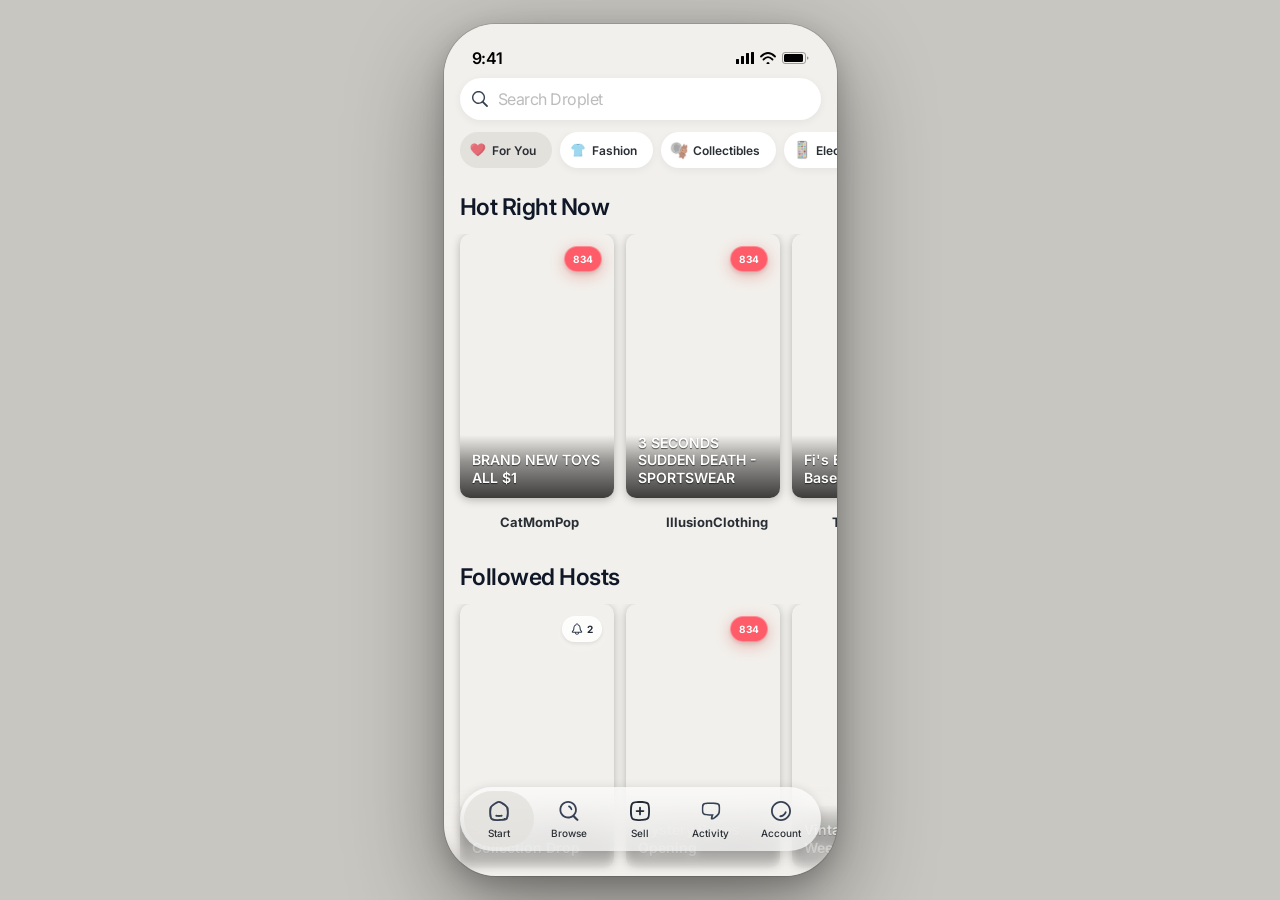
==== commit 24e18e5d: "Redesign Seller Hub as metric dashboard with 2x2 tiles Replace old Upcoming Shows + Products layout " ====
--- a/index.html
+++ b/index.html
@@ -201,6 +201,59 @@
   font-size:12px;font-weight:600;border:none;cursor:pointer;
   box-shadow:var(--shadow-interactive);font-family:inherit;
 }
+
+/* ── Seller Hub Dashboard ── */
+.sh-profile{display:flex;align-items:center;gap:12px;padding:0 16px;margin-bottom:24px}
+.sh-avatar{width:48px;height:48px;border-radius:50%;background:var(--ov30);overflow:hidden;flex-shrink:0}
+.sh-avatar img{width:100%;height:100%;object-fit:cover}
+.sh-profile-info{flex:1;display:flex;flex-direction:column;gap:2px}
+.sh-profile-name{font-size:16px;font-weight:600;color:var(--bw10)}
+.sh-profile-link{font-size:13px;font-weight:500;color:var(--bl10);cursor:pointer}
+
+.sh-filter-row{display:flex;gap:6px;padding:0 16px;margin-bottom:20px}
+.sh-filter-pill{
+  height:32px;padding:0 14px;border-radius:70px;border:1.5px solid var(--ov15);
+  background:transparent;font-size:12px;font-weight:600;color:var(--bw40);
+  cursor:pointer;font-family:inherit;transition:all 0.2s;
+}
+.sh-filter-pill.active{
+  background:var(--bw10);color:var(--wh10);border-color:var(--bw10);
+}
+
+.sh-tiles{display:grid;grid-template-columns:1fr 1fr;gap:12px;padding:0 16px}
+.sh-tile{
+  background:var(--wh10);border-radius:16px;padding:16px;cursor:pointer;
+  display:flex;flex-direction:column;gap:12px;
+  box-shadow:0px 1px 3px rgba(0,0,0,0.04);
+  border:1px solid var(--ov20);
+  transition:transform 0.15s, box-shadow 0.15s;
+}
+.sh-tile:active{transform:scale(0.97);box-shadow:0px 1px 2px rgba(0,0,0,0.08)}
+.sh-tile-header{display:flex;align-items:center;justify-content:space-between}
+.sh-tile-icon{
+  width:36px;height:36px;border-radius:10px;background:var(--ov30);
+  display:flex;align-items:center;justify-content:center;
+}
+.sh-tile-icon img{width:18px;height:18px;opacity:0.7}
+.sh-tile-chevron{width:16px;height:16px;color:var(--gw10)}
+.sh-tile-value{font-size:28px;font-weight:700;color:var(--bw10);letter-spacing:-1px;line-height:1}
+.sh-tile-label{font-size:13px;font-weight:500;color:var(--bw40);margin-top:-4px}
+.sh-tile-change{display:flex;align-items:center;gap:4px;font-size:12px;font-weight:600}
+.sh-tile-change.up{color:var(--gr10)}
+.sh-tile-change.down{color:var(--rd10)}
+.sh-tile-change .arrow{font-size:10px}
+
+.sh-section-title{font-size:14px;font-weight:600;color:var(--bw40);padding:0 16px;margin:28px 0 16px}
+
+.sh-quick-actions{display:flex;gap:12px;padding:0 16px}
+.sh-quick-btn{
+  flex:1;height:48px;border-radius:12px;border:1.5px dashed var(--ov15);
+  background:transparent;font-size:13px;font-weight:600;color:var(--bw20);
+  cursor:pointer;font-family:inherit;display:flex;align-items:center;
+  justify-content:center;gap:6px;transition:background 0.15s;
+}
+.sh-quick-btn:active{background:var(--ov30)}
+.sh-quick-btn img{width:16px;height:16px;opacity:0.6}
 
 /* ── Prod Tile Horizontal ── */
 .prod-h{display:flex;gap:12px;padding:0 16px;cursor:pointer}
@@ -404,7 +457,7 @@
 /* ── Live Show ── */
 .ls-bg{
   position:absolute;inset:0;
-  background:url('images/shows/show1.jpg') center/cover no-repeat;
+  background:url('design-system/images/shows/show1.jpg') center/cover no-repeat;
 }
 .ls-bg::after{
   content:'';position:absolute;inset:0;
@@ -1457,32 +1510,32 @@
     <h2 class="section-title">Hot Right Now</h2>
     <div class="show-carousel" style="margin-top:12px">
       <div class="show-tile">
-        <div class="show-tile-img" style="background-image:url('images/shows/show1.jpg');background-size:cover;background-position:center">
+        <div class="show-tile-img" style="background-image:url('design-system/images/shows/show1.jpg');background-size:cover;background-position:center">
           <div class="show-tile-badge badge-live">834</div>
           <div class="show-tile-bottom"><div class="show-tile-title">BRAND NEW TOYS ALL $1</div></div>
         </div>
         <div class="show-tile-host">
-          <div class="avatar avatar-32" style="background-image:url('images/avatars/CatMomPop.png');background-size:cover;background-position:center"></div>
+          <div class="avatar avatar-32" style="background-image:url('design-system/images/avatars/CatMomPop.png');background-size:cover;background-position:center"></div>
           <span class="show-tile-hostname">CatMomPop</span>
         </div>
       </div>
       <div class="show-tile">
-        <div class="show-tile-img" style="background-image:url('images/shows/show2.jpg');background-size:cover;background-position:center">
+        <div class="show-tile-img" style="background-image:url('design-system/images/shows/show2.jpg');background-size:cover;background-position:center">
           <div class="show-tile-badge badge-live">834</div>
           <div class="show-tile-bottom"><div class="show-tile-title">3 SECONDS SUDDEN DEATH - SPORTSWEAR</div></div>
         </div>
         <div class="show-tile-host">
-          <div class="avatar avatar-32" style="background-image:url('images/avatars/IllusionClothing.png');background-size:cover;background-position:center"></div>
+          <div class="avatar avatar-32" style="background-image:url('design-system/images/avatars/IllusionClothing.png');background-size:cover;background-position:center"></div>
           <span class="show-tile-hostname">IllusionClothing</span>
         </div>
       </div>
       <div class="show-tile">
-        <div class="show-tile-img" style="background-image:url('images/shows/show1.jpg');background-size:cover;background-position:center">
+        <div class="show-tile-img" style="background-image:url('design-system/images/shows/show1.jpg');background-size:cover;background-position:center">
           <div class="show-tile-badge badge-live">1.2k</div>
           <div class="show-tile-bottom"><div class="show-tile-title">Fi's Bargain Basement</div></div>
         </div>
         <div class="show-tile-host">
-          <div class="avatar avatar-32" style="background-image:url('images/avatars/TeamRare.png');background-size:cover;background-position:center"></div>
+          <div class="avatar avatar-32" style="background-image:url('design-system/images/avatars/TeamRare.png');background-size:cover;background-position:center"></div>
           <span class="show-tile-hostname">TeamRare</span>
         </div>
       </div>
@@ -1494,7 +1547,7 @@
     <h2 class="section-title">Followed Hosts</h2>
     <div class="show-carousel" style="margin-top:12px">
       <div class="show-tile">
-        <div class="show-tile-img" style="background-image:url('images/shows/show2.jpg');background-size:cover;background-position:center">
+        <div class="show-tile-img" style="background-image:url('design-system/images/shows/show2.jpg');background-size:cover;background-position:center">
           <div class="show-tile-badge badge-alert">
             <img src="design-system/UI Icons/Icon Alert.svg" width="12" height="12" alt="Alert">
             2
@@ -1502,22 +1555,22 @@
           <div class="show-tile-bottom"><div class="show-tile-title">Summer Collection Drop</div></div>
         </div>
         <div class="show-tile-host">
-          <div class="avatar avatar-32" style="background-image:url('images/avatars/LuxeBotique.png');background-size:cover;background-position:center"></div>
+          <div class="avatar avatar-32" style="background-image:url('design-system/images/avatars/LuxeBotique.png');background-size:cover;background-position:center"></div>
           <span class="show-tile-hostname">LuxeBotique</span>
         </div>
       </div>
       <div class="show-tile">
-        <div class="show-tile-img" style="background-image:url('images/shows/show1.jpg');background-size:cover;background-position:center">
+        <div class="show-tile-img" style="background-image:url('design-system/images/shows/show1.jpg');background-size:cover;background-position:center">
           <div class="show-tile-badge badge-live">834</div>
           <div class="show-tile-bottom"><div class="show-tile-title">Mystery Boxes Opening</div></div>
         </div>
         <div class="show-tile-host">
-          <div class="avatar avatar-32" style="background-image:url('images/avatars/ButikKoti.png');background-size:cover;background-position:center"></div>
+          <div class="avatar avatar-32" style="background-image:url('design-system/images/avatars/ButikKoti.png');background-size:cover;background-position:center"></div>
           <span class="show-tile-hostname">ButikKoti</span>
         </div>
       </div>
       <div class="show-tile">
-        <div class="show-tile-img" style="background-image:url('images/shows/show2.jpg');background-size:cover;background-position:center">
+        <div class="show-tile-img" style="background-image:url('design-system/images/shows/show2.jpg');background-size:cover;background-position:center">
           <div class="show-tile-badge badge-alert">
             <img src="design-system/UI Icons/Icon Alert.svg" width="12" height="12" alt="Alert">
             5
@@ -1525,7 +1578,7 @@
           <div class="show-tile-bottom"><div class="show-tile-title">Vintage Finds Weekly</div></div>
         </div>
         <div class="show-tile-host">
-          <div class="avatar avatar-32" style="background-image:url('images/avatars/VamosClearance.png');background-size:cover;background-position:center"></div>
+          <div class="avatar avatar-32" style="background-image:url('design-system/images/avatars/VamosClearance.png');background-size:cover;background-position:center"></div>
           <span class="show-tile-hostname">VamosClearance</span>
         </div>
       </div>
@@ -1537,27 +1590,27 @@
     <h2 class="section-title">Trending in Fashion</h2>
     <div class="show-carousel" style="margin-top:12px">
       <div class="show-tile">
-        <div class="show-tile-img" style="background-image:url('images/shows/show1.jpg');background-size:cover;background-position:center">
+        <div class="show-tile-img" style="background-image:url('design-system/images/shows/show1.jpg');background-size:cover;background-position:center">
           <div class="show-tile-badge badge-live">423</div>
           <div class="show-tile-bottom"><div class="show-tile-title">Designer Bags Auction</div></div>
         </div>
         <div class="show-tile-host">
-          <div class="avatar avatar-32" style="background-image:url('images/avatars/ByAn.png');background-size:cover;background-position:center"></div>
+          <div class="avatar avatar-32" style="background-image:url('design-system/images/avatars/ByAn.png');background-size:cover;background-position:center"></div>
           <span class="show-tile-hostname">ByAn</span>
         </div>
       </div>
       <div class="show-tile">
-        <div class="show-tile-img" style="background-image:url('images/shows/show2.jpg');background-size:cover;background-position:center">
+        <div class="show-tile-img" style="background-image:url('design-system/images/shows/show2.jpg');background-size:cover;background-position:center">
           <div class="show-tile-badge badge-live">189</div>
           <div class="show-tile-bottom"><div class="show-tile-title">Sneaker Drop $1 Start</div></div>
         </div>
         <div class="show-tile-host">
-          <div class="avatar avatar-32" style="background-image:url('images/avatars/WoooPlusSize.png');background-size:cover;background-position:center"></div>
+          <div class="avatar avatar-32" style="background-image:url('design-system/images/avatars/WoooPlusSize.png');background-size:cover;background-position:center"></div>
           <span class="show-tile-hostname">WoooPlusSize</span>
         </div>
       </div>
       <div class="show-tile">
-        <div class="show-tile-img" style="background-image:url('images/shows/show1.jpg');background-size:cover;background-position:center">
+        <div class="show-tile-img" style="background-image:url('design-system/images/shows/show1.jpg');background-size:cover;background-position:center">
           <div class="show-tile-badge badge-alert">
             <img src="design-system/UI Icons/Icon Alert.svg" width="12" height="12" alt="Alert">
             12
@@ -1565,7 +1618,7 @@
           <div class="show-tile-bottom"><div class="show-tile-title">Jewelry Flash Sale</div></div>
         </div>
         <div class="show-tile-host">
-          <div class="avatar avatar-32" style="background-image:url('images/avatars/PupsikCosmetics.png');background-size:cover;background-position:center"></div>
+          <div class="avatar avatar-32" style="background-image:url('design-system/images/avatars/PupsikCosmetics.png');background-size:cover;background-position:center"></div>
           <span class="show-tile-hostname">PupsikCosmetics</span>
         </div>
       </div>
@@ -1664,104 +1717,118 @@
 <div class="screen" id="screen-sell">
 <div class="screen-scroll" style="padding-top:54px">
 
-  <div style="padding:24px 16px 0">
+  <!-- Big title (scroll behavior: H15 23px SemiBold) -->
+  <div style="padding:24px 16px 20px">
     <h1 style="font-size:23px;font-weight:600;color:var(--bw10);letter-spacing:-0.5px">Seller Hub</h1>
   </div>
 
-  <!-- Upcoming Shows -->
-  <div style="margin-top:40px">
-    <div class="section-header">
-      <h2 class="section-title-md">Upcoming Shows</h2>
-      <button class="btn-cta-sm" data-action="schedule-show">Schedule Show</button>
-    </div>
-    <div id="sell-upcoming-shows" style="padding:16px;display:flex;gap:12px;overflow-x:auto">
-      <div class="show-tile">
-        <div class="show-tile-img" style="background-image:url('images/shows/show2.jpg');background-size:cover;background-position:center">
-          <div class="show-tile-badge badge-alert">
-            <img src="design-system/UI Icons/Icon Alert.svg" width="12" height="12" alt="Alert">
-            344
-          </div>
-          <div class="show-tile-bottom">
-            <div class="show-tile-date">23 Jan, 6:00 PM</div>
-            <div class="show-tile-title">Daily from $1, Clothes, Home st...</div>
-          </div>
-        </div>
-      </div>
-    </div>
-  </div>
-
-  <!-- Products -->
-  <div style="margin-top:16px">
-    <div class="section-header">
-      <h2 class="section-title-md">Products</h2>
-      <button class="btn-cta-sm" data-action="add-product">Add Product</button>
-    </div>
-    <div style="padding:16px;display:flex;flex-direction:column;gap:16px">
-
-      <!-- Product 1 -->
-      <div class="prod-h">
-        <div class="prod-h-img" style="background-image:url('images/product photos/image 1.png');background-size:cover;background-position:center">
-          <div class="show-tile-badge badge-alert" style="position:absolute;top:6px;right:6px;height:22px;font-size:9px;padding:0 8px">
-            <svg width="10" height="10" viewBox="0 0 12 12" fill="none"><path d="M6 1.5v5M6 8.5v1" stroke="currentColor" stroke-width="1.5" stroke-linecap="round"/></svg>
-            34
-          </div>
-        </div>
-        <div class="prod-h-info">
-          <div class="prod-h-name">Airmax Classic 95 white blue red</div>
-          <div class="prod-h-attr">Size 42</div>
-          <div class="prod-h-attr">Qty: 92</div>
-          <div class="prod-h-price">$90</div>
-          <div class="prod-h-actions">
-            <button title="Delete">
-              <img src="design-system/UI Icons/Icon Trash.svg" width="16" height="16" alt="Delete">
-            </button>
-            <button title="Edit">
-              <img src="design-system/UI Icons/Icon Edit.svg" width="16" height="16" alt="Edit">
-            </button>
-          </div>
-        </div>
-      </div>
-
-      <!-- Product 2 -->
-      <div class="prod-h">
-        <div class="prod-h-img" style="background-image:url('images/product photos/image 2.png');background-size:cover;background-position:center"></div>
-        <div class="prod-h-info">
-          <div class="prod-h-name">Vintage Leather Jacket Brown</div>
-          <div class="prod-h-attr">Size M</div>
-          <div class="prod-h-attr">Qty: 5</div>
-          <div class="prod-h-price">$120</div>
-          <div class="prod-h-actions">
-            <button title="Delete">
-              <svg width="16" height="16" viewBox="0 0 16 16" fill="none" stroke="currentColor" stroke-width="1.5" stroke-linecap="round" stroke-linejoin="round"><path d="M2 4h12"/><path d="M5.33 4V2.67a.67.67 0 01.67-.67h4a.67.67 0 01.67-.67V4"/><path d="M12.67 4l-.6 8.4a1.33 1.33 0 01-1.33 1.27H5.27a1.33 1.33 0 01-1.33-1.27L3.33 4"/><path d="M6.67 7.33v3.34M9.33 7.33v3.34"/></svg>
-            </button>
-            <button title="Edit">
-              <svg width="16" height="16" viewBox="0 0 16 16" fill="none" stroke="currentColor" stroke-width="1.5" stroke-linecap="round" stroke-linejoin="round"><path d="M11.33 2a1.88 1.88 0 112.67 2.67L5.33 13.33 2 14l.67-3.33L11.33 2z"/></svg>
-            </button>
-          </div>
-        </div>
-      </div>
-
-      <!-- Product 3 -->
-      <div class="prod-h">
-        <div class="prod-h-img" style="background-image:url('images/product photos/image 3.png');background-size:cover;background-position:center"></div>
-        <div class="prod-h-info">
-          <div class="prod-h-name">Handmade Ceramic Vase Set</div>
-          <div class="prod-h-attr">Variants: 3</div>
-          <div class="prod-h-attr">Qty: 18</div>
-          <div class="prod-h-price">$45</div>
-          <div class="prod-h-actions">
-            <button title="Delete">
-              <svg width="16" height="16" viewBox="0 0 16 16" fill="none" stroke="currentColor" stroke-width="1.5" stroke-linecap="round" stroke-linejoin="round"><path d="M2 4h12"/><path d="M5.33 4V2.67a.67.67 0 01.67-.67h4a.67.67 0 01.67-.67V4"/><path d="M12.67 4l-.6 8.4a1.33 1.33 0 01-1.33 1.27H5.27a1.33 1.33 0 01-1.33-1.27L3.33 4"/><path d="M6.67 7.33v3.34M9.33 7.33v3.34"/></svg>
-            </button>
-            <button title="Edit">
-              <svg width="16" height="16" viewBox="0 0 16 16" fill="none" stroke="currentColor" stroke-width="1.5" stroke-linecap="round" stroke-linejoin="round"><path d="M11.33 2a1.88 1.88 0 112.67 2.67L5.33 13.33 2 14l.67-3.33L11.33 2z"/></svg>
-            </button>
-          </div>
-        </div>
-      </div>
-
-    </div>
-  </div>
+  <!-- Profile row -->
+  <div class="sh-profile">
+    <div class="sh-avatar">
+      <img src="design-system/images/avatars/CatMomPop.png" alt="Seller avatar">
+    </div>
+    <div class="sh-profile-info">
+      <div class="sh-profile-name">CatMomPop</div>
+      <div class="sh-profile-link">Edit Profile</div>
+    </div>
+  </div>
+
+  <!-- Time filter pills -->
+  <div class="sh-filter-row">
+    <button class="sh-filter-pill" data-period="yesterday">Yesterday</button>
+    <button class="sh-filter-pill active" data-period="week">Last Week</button>
+    <button class="sh-filter-pill" data-period="month">Last Month</button>
+    <button class="sh-filter-pill" data-period="year">Last Year</button>
+  </div>
+
+  <!-- Dashboard tiles 2x2 -->
+  <div class="sh-tiles">
+
+    <!-- Products -->
+    <div class="sh-tile" data-action="manage-products">
+      <div class="sh-tile-header">
+        <div class="sh-tile-icon">
+          <img src="design-system/UI Icons/Icon Shop.svg" alt="Products">
+        </div>
+        <svg class="sh-tile-chevron" viewBox="0 0 16 16" fill="none" stroke="currentColor" stroke-width="1.5" stroke-linecap="round" stroke-linejoin="round"><path d="M6 4l4 4-4 4"/></svg>
+      </div>
+      <div>
+        <div class="sh-tile-value">24</div>
+        <div class="sh-tile-label">Products</div>
+      </div>
+      <div class="sh-tile-change up">
+        <span class="arrow">&#9650;</span> 12%
+      </div>
+    </div>
+
+    <!-- Shows -->
+    <div class="sh-tile" data-action="manage-shows">
+      <div class="sh-tile-header">
+        <div class="sh-tile-icon">
+          <img src="design-system/UI Icons/Icon Video.svg" alt="Shows">
+        </div>
+        <svg class="sh-tile-chevron" viewBox="0 0 16 16" fill="none" stroke="currentColor" stroke-width="1.5" stroke-linecap="round" stroke-linejoin="round"><path d="M6 4l4 4-4 4"/></svg>
+      </div>
+      <div>
+        <div class="sh-tile-value">3</div>
+        <div class="sh-tile-label">Shows</div>
+      </div>
+      <div class="sh-tile-change up">
+        <span class="arrow">&#9650;</span> 50%
+      </div>
+    </div>
+
+    <!-- Payout -->
+    <div class="sh-tile" data-action="payout">
+      <div class="sh-tile-header">
+        <div class="sh-tile-icon">
+          <img src="design-system/UI Icons/Icon Wallet.svg" alt="Payout">
+        </div>
+        <svg class="sh-tile-chevron" viewBox="0 0 16 16" fill="none" stroke="currentColor" stroke-width="1.5" stroke-linecap="round" stroke-linejoin="round"><path d="M6 4l4 4-4 4"/></svg>
+      </div>
+      <div>
+        <div class="sh-tile-value">$640</div>
+        <div class="sh-tile-label">Payout</div>
+      </div>
+      <div class="sh-tile-change down">
+        <span class="arrow">&#9660;</span> 8%
+      </div>
+    </div>
+
+    <!-- Orders -->
+    <div class="sh-tile" data-action="manage-orders">
+      <div class="sh-tile-header">
+        <div class="sh-tile-icon">
+          <img src="design-system/UI Icons/Icon Orders.svg" alt="Orders">
+        </div>
+        <svg class="sh-tile-chevron" viewBox="0 0 16 16" fill="none" stroke="currentColor" stroke-width="1.5" stroke-linecap="round" stroke-linejoin="round"><path d="M6 4l4 4-4 4"/></svg>
+      </div>
+      <div>
+        <div class="sh-tile-value">7</div>
+        <div class="sh-tile-label">Orders</div>
+      </div>
+      <div class="sh-tile-change up">
+        <span class="arrow">&#9650;</span> 40%
+      </div>
+    </div>
+
+  </div>
+
+  <!-- Quick Actions -->
+  <div class="sh-section-title">Quick Actions</div>
+  <div class="sh-quick-actions">
+    <button class="sh-quick-btn" data-action="schedule-show">
+      <img src="design-system/UI Icons/Icon Plus.svg" alt="">
+      New Show
+    </button>
+    <button class="sh-quick-btn" data-action="add-product">
+      <img src="design-system/UI Icons/Icon Plus.svg" alt="">
+      Add Product
+    </button>
+  </div>
+
+  <!-- Spacer for tabbar -->
+  <div style="height:100px"></div>
 
 </div>
 </div>
@@ -1823,32 +1890,32 @@
     <h2 class="section-title">Live Now</h2>
     <div class="show-carousel" style="margin-top:12px">
       <div class="show-tile">
-        <div class="show-tile-img" style="background-image:url('images/shows/show2.jpg');background-size:cover;background-position:center">
+        <div class="show-tile-img" style="background-image:url('design-system/images/shows/show2.jpg');background-size:cover;background-position:center">
           <div class="show-tile-badge badge-live">834</div>
           <div class="show-tile-bottom"><div class="show-tile-title">3 SECONDS SUDDEN DEATH - SPORTSWEAR</div></div>
         </div>
         <div class="show-tile-host">
-          <div class="avatar avatar-32" style="background-image:url('images/avatars/IllusionClothing.png');background-size:cover;background-position:center"></div>
+          <div class="avatar avatar-32" style="background-image:url('design-system/images/avatars/IllusionClothing.png');background-size:cover;background-position:center"></div>
           <span class="show-tile-hostname">IllusionClothing</span>
         </div>
       </div>
       <div class="show-tile">
-        <div class="show-tile-img" style="background-image:url('images/shows/show1.jpg');background-size:cover;background-position:center">
+        <div class="show-tile-img" style="background-image:url('design-system/images/shows/show1.jpg');background-size:cover;background-position:center">
           <div class="show-tile-badge badge-live">423</div>
           <div class="show-tile-bottom"><div class="show-tile-title">Designer Bags Auction</div></div>
         </div>
         <div class="show-tile-host">
-          <div class="avatar avatar-32" style="background-image:url('images/avatars/LuxeBotique.png');background-size:cover;background-position:center"></div>
+          <div class="avatar avatar-32" style="background-image:url('design-system/images/avatars/LuxeBotique.png');background-size:cover;background-position:center"></div>
           <span class="show-tile-hostname">LuxeBotique</span>
         </div>
       </div>
       <div class="show-tile">
-        <div class="show-tile-img" style="background-image:url('images/shows/show2.jpg');background-size:cover;background-position:center">
+        <div class="show-tile-img" style="background-image:url('design-system/images/shows/show2.jpg');background-size:cover;background-position:center">
           <div class="show-tile-badge badge-live">189</div>
           <div class="show-tile-bottom"><div class="show-tile-title">Sneaker Drop $1 Start</div></div>
         </div>
         <div class="show-tile-host">
-          <div class="avatar avatar-32" style="background-image:url('images/avatars/MButik.png');background-size:cover;background-position:center"></div>
+          <div class="avatar avatar-32" style="background-image:url('design-system/images/avatars/MButik.png');background-size:cover;background-position:center"></div>
           <span class="show-tile-hostname">M-Butik</span>
         </div>
       </div>
@@ -1860,7 +1927,7 @@
     <h2 class="section-title">Followed Hosts</h2>
     <div class="show-carousel" style="margin-top:12px">
       <div class="show-tile">
-        <div class="show-tile-img" style="background-image:url('images/shows/show1.jpg');background-size:cover;background-position:center">
+        <div class="show-tile-img" style="background-image:url('design-system/images/shows/show1.jpg');background-size:cover;background-position:center">
           <div class="show-tile-badge badge-alert">
             <img src="design-system/UI Icons/Icon Alert.svg" width="12" height="12" alt="Alert">
             102
@@ -1871,12 +1938,12 @@
           </div>
         </div>
         <div class="show-tile-host">
-          <div class="avatar avatar-32" style="background-image:url('images/avatars/TCGPokerealm.png');background-size:cover;background-position:center"></div>
+          <div class="avatar avatar-32" style="background-image:url('design-system/images/avatars/TCGPokerealm.png');background-size:cover;background-position:center"></div>
           <span class="show-tile-hostname">CatchyDeals</span>
         </div>
       </div>
       <div class="show-tile">
-        <div class="show-tile-img" style="background-image:url('images/shows/show2.jpg');background-size:cover;background-position:center">
+        <div class="show-tile-img" style="background-image:url('design-system/images/shows/show2.jpg');background-size:cover;background-position:center">
           <div class="show-tile-badge badge-live">23</div>
           <div class="show-tile-bottom">
             <div class="show-tile-date">23 Dec, 11:29</div>
@@ -1884,12 +1951,12 @@
           </div>
         </div>
         <div class="show-tile-host">
-          <div class="avatar avatar-32" style="background-image:url('images/avatars/MButik.png');background-size:cover;background-position:center"></div>
+          <div class="avatar avatar-32" style="background-image:url('design-system/images/avatars/MButik.png');background-size:cover;background-position:center"></div>
           <span class="show-tile-hostname">GarageSale</span>
         </div>
       </div>
       <div class="show-tile">
-        <div class="show-tile-img" style="background-image:url('images/shows/show1.jpg');background-size:cover;background-position:center">
+        <div class="show-tile-img" style="background-image:url('design-system/images/shows/show1.jpg');background-size:cover;background-position:center">
           <div class="show-tile-badge badge-alert">
             <img src="design-system/UI Icons/Icon Alert.svg" width="12" height="12" alt="Alert">
             344
@@ -1900,7 +1967,7 @@
           </div>
         </div>
         <div class="show-tile-host">
-          <div class="avatar avatar-32" style="background-image:url('images/avatars/Shaun.png');background-size:cover;background-position:center"></div>
+          <div class="avatar avatar-32" style="background-image:url('design-system/images/avatars/Shaun.png');background-size:cover;background-position:center"></div>
           <span class="show-tile-hostname">CatchyDeals</span>
         </div>
       </div>
@@ -1914,88 +1981,88 @@
       <!-- Left column -->
       <div class="products-col">
         <div class="ptv">
-          <div class="ptv-img" style="height:215px;background-image:url('images/Product Photos/image 1.png')">
+          <div class="ptv-img" style="height:215px;background-image:url('design-system/images/Product Photos/image 1.png')">
             <div class="ptv-badge">⚡ Today 11:20 AM</div>
           </div>
           <div class="ptv-name">Air Max Classic BW Vachett...</div>
           <div class="ptv-price">$103 ⚡ $???</div>
-          <div class="ptv-seller"><div class="ptv-seller-avatar" style="background-image:url('images/avatars/MButik.png')"></div><span class="ptv-seller-name">ShoesGarage</span></div>
+          <div class="ptv-seller"><div class="ptv-seller-avatar" style="background-image:url('design-system/images/avatars/MButik.png')"></div><span class="ptv-seller-name">ShoesGarage</span></div>
         </div>
         <div class="ptv">
-          <div class="ptv-img" style="height:147px;background-image:url('images/Product Photos/image 3.png')">
+          <div class="ptv-img" style="height:147px;background-image:url('design-system/images/Product Photos/image 3.png')">
             <div class="ptv-badge">⚡ Today 11:20 AM</div>
           </div>
           <div class="ptv-name">Airmax Classic 95 white blu...</div>
           <div class="ptv-price">From $1</div>
-          <div class="ptv-seller"><div class="ptv-seller-avatar" style="background-image:url('images/avatars/TCGPokerealm.png')"></div><span class="ptv-seller-name">Flexdog_pl</span></div>
+          <div class="ptv-seller"><div class="ptv-seller-avatar" style="background-image:url('design-system/images/avatars/TCGPokerealm.png')"></div><span class="ptv-seller-name">Flexdog_pl</span></div>
         </div>
         <div class="ptv">
-          <div class="ptv-img" style="height:215px;background-image:url('images/Product Photos/image 5.png')">
+          <div class="ptv-img" style="height:215px;background-image:url('design-system/images/Product Photos/image 5.png')">
             <div class="ptv-badge">⚡ 28 min ago</div>
           </div>
           <div class="ptv-name">Airmax Classic 95 white blu...</div>
           <div class="ptv-price">Sold for $103.34</div>
-          <div class="ptv-seller"><div class="ptv-seller-avatar" style="background-image:url('images/avatars/CatMomPop.png')"></div><span class="ptv-seller-name">CatchyDeals</span></div>
+          <div class="ptv-seller"><div class="ptv-seller-avatar" style="background-image:url('design-system/images/avatars/CatMomPop.png')"></div><span class="ptv-seller-name">CatchyDeals</span></div>
         </div>
         <div class="ptv">
-          <div class="ptv-img" style="height:215px;background-image:url('images/Product Photos/image 7.png')">
+          <div class="ptv-img" style="height:215px;background-image:url('design-system/images/Product Photos/image 7.png')">
             <div class="ptv-badge">⚡ Today 11:20 AM</div>
           </div>
           <div class="ptv-name">Air Max Classic BW Vachett...</div>
           <div class="ptv-price">$103 ⚡ $???</div>
-          <div class="ptv-seller"><div class="ptv-seller-avatar" style="background-image:url('images/avatars/MButik.png')"></div><span class="ptv-seller-name">ShoesGarage</span></div>
+          <div class="ptv-seller"><div class="ptv-seller-avatar" style="background-image:url('design-system/images/avatars/MButik.png')"></div><span class="ptv-seller-name">ShoesGarage</span></div>
         </div>
         <div class="ptv">
-          <div class="ptv-img" style="height:147px;background-image:url('images/Product Photos/image 9.png')">
+          <div class="ptv-img" style="height:147px;background-image:url('design-system/images/Product Photos/image 9.png')">
             <div class="ptv-badge">⚡ Today 11:20 AM</div>
           </div>
           <div class="ptv-name">Airmax Classic 95 white blu...</div>
           <div class="ptv-price">From $1</div>
-          <div class="ptv-seller"><div class="ptv-seller-avatar" style="background-image:url('images/avatars/TCGPokerealm.png')"></div><span class="ptv-seller-name">Flexdog_pl</span></div>
+          <div class="ptv-seller"><div class="ptv-seller-avatar" style="background-image:url('design-system/images/avatars/TCGPokerealm.png')"></div><span class="ptv-seller-name">Flexdog_pl</span></div>
         </div>
       </div>
       <!-- Right column -->
       <div class="products-col">
         <div class="ptv">
-          <div class="ptv-img" style="height:147px;background-image:url('images/Product Photos/image 2.png')">
+          <div class="ptv-img" style="height:147px;background-image:url('design-system/images/Product Photos/image 2.png')">
             <div class="ptv-badge">Buy Now</div>
           </div>
           <div class="ptv-name">Airmax Classic 95 white blu...</div>
           <div style="font-size:11px;font-weight:600;color:var(--bw40);margin-top:1px">Size 42</div>
           <div class="ptv-price">$90 · $102.34, with 🛡</div>
-          <div class="ptv-seller"><div class="ptv-seller-avatar" style="background-image:url('images/avatars/CatMomPop.png')"></div><span class="ptv-seller-name">CatchyDeals</span></div>
+          <div class="ptv-seller"><div class="ptv-seller-avatar" style="background-image:url('design-system/images/avatars/CatMomPop.png')"></div><span class="ptv-seller-name">CatchyDeals</span></div>
         </div>
         <div class="ptv">
-          <div class="ptv-img" style="height:215px;background-image:url('images/Product Photos/image 4.png')">
+          <div class="ptv-img" style="height:215px;background-image:url('design-system/images/Product Photos/image 4.png')">
             <div class="ptv-badge">⚡ Today 11:20 AM</div>
           </div>
           <div class="ptv-name">Air Force One Flash novel...</div>
           <div class="ptv-price">$103 ⚡ $???</div>
-          <div class="ptv-seller"><div class="ptv-seller-avatar" style="background-image:url('images/avatars/Shaun.png')"></div><span class="ptv-seller-name">ShoesGarage</span></div>
+          <div class="ptv-seller"><div class="ptv-seller-avatar" style="background-image:url('design-system/images/avatars/Shaun.png')"></div><span class="ptv-seller-name">ShoesGarage</span></div>
         </div>
         <div class="ptv">
-          <div class="ptv-img" style="height:215px;background-image:url('images/Product Photos/image 6.png')">
+          <div class="ptv-img" style="height:215px;background-image:url('design-system/images/Product Photos/image 6.png')">
             <div class="ptv-badge">⚡ Today 11:03 AM</div>
           </div>
           <div class="ptv-name">Air Force One Flash novel...</div>
           <div class="ptv-price">$153 ⚡ $???</div>
-          <div class="ptv-seller"><div class="ptv-seller-avatar" style="background-image:url('images/avatars/VamosClearance.png')"></div><span class="ptv-seller-name">ShoesGarage</span></div>
+          <div class="ptv-seller"><div class="ptv-seller-avatar" style="background-image:url('design-system/images/avatars/VamosClearance.png')"></div><span class="ptv-seller-name">ShoesGarage</span></div>
         </div>
         <div class="ptv">
-          <div class="ptv-img" style="height:147px;background-image:url('images/Product Photos/image 8.png')">
+          <div class="ptv-img" style="height:147px;background-image:url('design-system/images/Product Photos/image 8.png')">
             <div class="ptv-badge">⚡ Today 11:20 AM</div>
           </div>
           <div class="ptv-name">Air Force One Flash novel...</div>
           <div class="ptv-price">$103 ⚡ $???</div>
-          <div class="ptv-seller"><div class="ptv-seller-avatar" style="background-image:url('images/avatars/Shaun.png')"></div><span class="ptv-seller-name">ShoesGarage</span></div>
+          <div class="ptv-seller"><div class="ptv-seller-avatar" style="background-image:url('design-system/images/avatars/Shaun.png')"></div><span class="ptv-seller-name">ShoesGarage</span></div>
         </div>
         <div class="ptv">
-          <div class="ptv-img" style="height:215px;background-image:url('images/Product Photos/image 10.png')">
+          <div class="ptv-img" style="height:215px;background-image:url('design-system/images/Product Photos/image 10.png')">
             <div class="ptv-badge">Buy Now</div>
           </div>
           <div class="ptv-name">Airmax Classic 95 white blu...</div>
           <div class="ptv-price">$90 · $102.34, with 🛡</div>
-          <div class="ptv-seller"><div class="ptv-seller-avatar" style="background-image:url('images/avatars/LuxeBotique.png')"></div><span class="ptv-seller-name">CatchyDeals</span></div>
+          <div class="ptv-seller"><div class="ptv-seller-avatar" style="background-image:url('design-system/images/avatars/LuxeBotique.png')"></div><span class="ptv-seller-name">CatchyDeals</span></div>
         </div>
       </div>
     </div>
@@ -2037,13 +2104,13 @@
   <div class="screen-scroll" style="padding-bottom:80px">
 
     <!-- Cover photo -->
-    <div class="sp-cover" style="background-image:url('images/shows/show1.jpg')"></div>
+    <div class="sp-cover" style="background-image:url('design-system/images/shows/show1.jpg')"></div>
 
     <!-- Profile content (overlaps cover by 39px) -->
     <div class="sp-content">
 
       <!-- Avatar -->
-      <div class="sp-avatar" style="background-image:url('images/avatars/LuxeBotique.png')"></div>
+      <div class="sp-avatar" style="background-image:url('design-system/images/avatars/LuxeBotique.png')"></div>
 
       <!-- Name + Follow -->
       <div class="sp-name-row">
@@ -2109,7 +2176,7 @@
           <div class="review-tile">
             <div>
               <div class="rt-header">
-                <div class="rt-avatar" style="background-image:url('images/avatars/Ailema.png')"></div>
+                <div class="rt-avatar" style="background-image:url('design-system/images/avatars/Ailema.png')"></div>
                 <div class="rt-info">
                   <span class="rt-name">Miranda0291</span>
                   <span class="rt-date">8.11.2025</span>
@@ -2144,7 +2211,7 @@
         <h2 class="section-title">Upcoming Shows</h2>
         <div class="show-carousel" style="margin-top:12px">
           <div class="show-tile">
-            <div class="show-tile-img" style="background-image:url('images/shows/show2.jpg');background-size:cover;background-position:center">
+            <div class="show-tile-img" style="background-image:url('design-system/images/shows/show2.jpg');background-size:cover;background-position:center">
               <div class="show-tile-badge badge-alert"><img src="design-system/UI Icons/Icon Alert.svg" width="12" height="12" alt="">21</div>
               <div class="show-tile-bottom">
                 <div class="show-tile-date">18 Nov, 11:08</div>
@@ -2152,12 +2219,12 @@
               </div>
             </div>
             <div class="show-tile-host">
-              <div class="avatar avatar-32" style="background-image:url('images/avatars/LuxeBotique.png');background-size:cover;background-position:center"></div>
+              <div class="avatar avatar-32" style="background-image:url('design-system/images/avatars/LuxeBotique.png');background-size:cover;background-position:center"></div>
               <span class="show-tile-hostname">LuxeBotique</span>
             </div>
           </div>
           <div class="show-tile">
-            <div class="show-tile-img" style="background-image:url('images/shows/show1.jpg');background-size:cover;background-position:center">
+            <div class="show-tile-img" style="background-image:url('design-system/images/shows/show1.jpg');background-size:cover;background-position:center">
               <div class="show-tile-badge badge-live">834</div>
               <div class="show-tile-bottom">
                 <div class="show-tile-date">18 Nov, 11:08</div>
@@ -2165,12 +2232,12 @@
               </div>
             </div>
             <div class="show-tile-host">
-              <div class="avatar avatar-32" style="background-image:url('images/avatars/LuxeBotique.png');background-size:cover;background-position:center"></div>
+              <div class="avatar avatar-32" style="background-image:url('design-system/images/avatars/LuxeBotique.png');background-size:cover;background-position:center"></div>
               <span class="show-tile-hostname">LuxeBotique</span>
             </div>
           </div>
           <div class="show-tile">
-            <div class="show-tile-img" style="background-image:url('images/shows/show2.jpg');background-size:cover;background-position:center">
+            <div class="show-tile-img" style="background-image:url('design-system/images/shows/show2.jpg');background-size:cover;background-position:center">
               <div class="show-tile-badge badge-alert"><img src="design-system/UI Icons/Icon Alert.svg" width="12" height="12" alt="">344</div>
               <div class="show-tile-bottom">
                 <div class="show-tile-date">19 Nov, 9:00</div>
@@ -2178,7 +2245,7 @@
               </div>
             </div>
             <div class="show-tile-host">
-              <div class="avatar avatar-32" style="background-image:url('images/avatars/LuxeBotique.png');background-size:cover;background-position:center"></div>
+              <div class="avatar avatar-32" style="background-image:url('design-system/images/avatars/LuxeBotique.png');background-size:cover;background-position:center"></div>
               <span class="show-tile-hostname">LuxeBotique</span>
             </div>
           </div>
@@ -2190,29 +2257,29 @@
         <h2 class="section-title">Finished Shows</h2>
         <div class="show-carousel" style="margin-top:12px">
           <div class="show-tile">
-            <div class="show-tile-img" style="background-image:url('images/shows/show1.jpg');background-size:cover;background-position:center">
+            <div class="show-tile-img" style="background-image:url('design-system/images/shows/show1.jpg');background-size:cover;background-position:center">
               <div class="show-tile-bottom"><div class="show-tile-title">Daily from $1, Clothes, Home st...</div></div>
             </div>
             <div class="show-tile-host">
-              <div class="avatar avatar-32" style="background-image:url('images/avatars/LuxeBotique.png');background-size:cover;background-position:center"></div>
+              <div class="avatar avatar-32" style="background-image:url('design-system/images/avatars/LuxeBotique.png');background-size:cover;background-position:center"></div>
               <span class="show-tile-hostname">LuxeBotique</span>
             </div>
           </div>
           <div class="show-tile">
-            <div class="show-tile-img" style="background-image:url('images/shows/show2.jpg');background-size:cover;background-position:center">
+            <div class="show-tile-img" style="background-image:url('design-system/images/shows/show2.jpg');background-size:cover;background-position:center">
               <div class="show-tile-bottom"><div class="show-tile-title">Daily from $1, Clothes, Home st...</div></div>
             </div>
             <div class="show-tile-host">
-              <div class="avatar avatar-32" style="background-image:url('images/avatars/LuxeBotique.png');background-size:cover;background-position:center"></div>
+              <div class="avatar avatar-32" style="background-image:url('design-system/images/avatars/LuxeBotique.png');background-size:cover;background-position:center"></div>
               <span class="show-tile-hostname">LuxeBotique</span>
             </div>
           </div>
           <div class="show-tile">
-            <div class="show-tile-img" style="background-image:url('images/shows/show1.jpg');background-size:cover;background-position:center">
+            <div class="show-tile-img" style="background-image:url('design-system/images/shows/show1.jpg');background-size:cover;background-position:center">
               <div class="show-tile-bottom"><div class="show-tile-title">Vintage Finds Weekly</div></div>
             </div>
             <div class="show-tile-host">
-              <div class="avatar avatar-32" style="background-image:url('images/avatars/LuxeBotique.png');background-size:cover;background-position:center"></div>
+              <div class="avatar avatar-32" style="background-image:url('design-system/images/avatars/LuxeBotique.png');background-size:cover;background-position:center"></div>
               <span class="show-tile-hostname">LuxeBotique</span>
             </div>
           </div>
@@ -2226,54 +2293,54 @@
           <!-- Left column -->
           <div class="products-col">
             <div class="ptv">
-              <div class="ptv-img" style="height:147px;background-image:url('images/product photos/image 5.png')">
+              <div class="ptv-img" style="height:147px;background-image:url('design-system/images/product photos/image 5.png')">
                 <div class="ptv-badge">Buy Now</div>
               </div>
               <div class="ptv-name">Airmax Classic 95 white blue</div>
-              <div class="ptv-seller"><div class="ptv-seller-avatar" style="background-image:url('images/avatars/LuxeBotique.png')"></div><span class="ptv-seller-name">LuxeBotique</span></div>
+              <div class="ptv-seller"><div class="ptv-seller-avatar" style="background-image:url('design-system/images/avatars/LuxeBotique.png')"></div><span class="ptv-seller-name">LuxeBotique</span></div>
               <div class="ptv-price">$102.34, with 3</div>
             </div>
             <div class="ptv">
-              <div class="ptv-img" style="height:215px;background-image:url('images/product photos/image 10.png')">
+              <div class="ptv-img" style="height:215px;background-image:url('design-system/images/product photos/image 10.png')">
                 <div class="ptv-badge">Buy Now</div>
               </div>
               <div class="ptv-name">Airmax Classic 95 white blu...</div>
-              <div class="ptv-seller"><div class="ptv-seller-avatar" style="background-image:url('images/avatars/LuxeBotique.png')"></div><span class="ptv-seller-name">LuxeBotique</span></div>
+              <div class="ptv-seller"><div class="ptv-seller-avatar" style="background-image:url('design-system/images/avatars/LuxeBotique.png')"></div><span class="ptv-seller-name">LuxeBotique</span></div>
               <div class="ptv-price">From $1</div>
             </div>
             <div class="ptv">
-              <div class="ptv-img" style="height:147px;background-image:url('images/product photos/image 15.png')">
+              <div class="ptv-img" style="height:147px;background-image:url('design-system/images/product photos/image 15.png')">
                 <div class="ptv-badge">Buy Now</div>
               </div>
               <div class="ptv-name">Airmax Classic 95 white blu...</div>
-              <div class="ptv-seller"><div class="ptv-seller-avatar" style="background-image:url('images/avatars/LuxeBotique.png')"></div><span class="ptv-seller-name">LuxeBotique</span></div>
+              <div class="ptv-seller"><div class="ptv-seller-avatar" style="background-image:url('design-system/images/avatars/LuxeBotique.png')"></div><span class="ptv-seller-name">LuxeBotique</span></div>
               <div class="ptv-price">$102.34, with 3</div>
             </div>
           </div>
           <!-- Right column -->
           <div class="products-col">
             <div class="ptv">
-              <div class="ptv-img" style="height:215px;background-image:url('images/product photos/image 20.png')">
+              <div class="ptv-img" style="height:215px;background-image:url('design-system/images/product photos/image 20.png')">
                 <div class="ptv-badge">Buy Now</div>
               </div>
               <div class="ptv-name">Airmax Classic BH Vachett...</div>
-              <div class="ptv-seller"><div class="ptv-seller-avatar" style="background-image:url('images/avatars/LuxeBotique.png')"></div><span class="ptv-seller-name">LuxeBotique</span></div>
+              <div class="ptv-seller"><div class="ptv-seller-avatar" style="background-image:url('design-system/images/avatars/LuxeBotique.png')"></div><span class="ptv-seller-name">LuxeBotique</span></div>
               <div class="ptv-price">$102.34, with 3</div>
             </div>
             <div class="ptv">
-              <div class="ptv-img" style="height:147px;background-image:url('images/product photos/image 25.png')">
+              <div class="ptv-img" style="height:147px;background-image:url('design-system/images/product photos/image 25.png')">
                 <div class="ptv-badge">Buy Now</div>
               </div>
               <div class="ptv-name">Air Force One Flash novel...</div>
-              <div class="ptv-seller"><div class="ptv-seller-avatar" style="background-image:url('images/avatars/LuxeBotique.png')"></div><span class="ptv-seller-name">LuxeBotique</span></div>
+              <div class="ptv-seller"><div class="ptv-seller-avatar" style="background-image:url('design-system/images/avatars/LuxeBotique.png')"></div><span class="ptv-seller-name">LuxeBotique</span></div>
               <div class="ptv-price">From $1</div>
             </div>
             <div class="ptv">
-              <div class="ptv-img" style="height:215px;background-image:url('images/product photos/image 30.png')">
+              <div class="ptv-img" style="height:215px;background-image:url('design-system/images/product photos/image 30.png')">
                 <div class="ptv-badge">Buy Now</div>
               </div>
               <div class="ptv-name">Airmax Classic 95 white blu...</div>
-              <div class="ptv-seller"><div class="ptv-seller-avatar" style="background-image:url('images/avatars/LuxeBotique.png')"></div><span class="ptv-seller-name">LuxeBotique</span></div>
+              <div class="ptv-seller"><div class="ptv-seller-avatar" style="background-image:url('design-system/images/avatars/LuxeBotique.png')"></div><span class="ptv-seller-name">LuxeBotique</span></div>
               <div class="ptv-price">$102.34, with 3</div>
             </div>
           </div>
@@ -2318,7 +2385,7 @@
           <img src="design-system/UI Icons/Icon Left Chevron.svg" alt="Back">
         </button>
         <div class="ls-host-info">
-          <div class="ls-host-avatar" style="background-image:url('images/avatars/CatMomPop.png')"></div>
+          <div class="ls-host-avatar" style="background-image:url('design-system/images/avatars/CatMomPop.png')"></div>
           <div class="ls-host-meta">
             <span class="ls-host-name">CatMomPop</span>
             <div class="ls-host-stats">
@@ -2346,7 +2413,7 @@
     <div class="ls-chat">
       <!-- Message: tipped -->
       <div class="ls-chat-msg">
-        <div class="ls-chat-avatar" style="background-image:url('images/avatars/ButikMadame.png')"></div>
+        <div class="ls-chat-avatar" style="background-image:url('design-system/images/avatars/ButikMadame.png')"></div>
         <div class="ls-chat-body">
           <div class="ls-chat-user"><span class="ls-chat-username">inky_82</span></div>
           <div class="ls-chat-tipped">Tipped $1</div>
@@ -2365,7 +2432,7 @@
       </div>
       <!-- Message: mention -->
       <div class="ls-chat-msg">
-        <div class="ls-chat-avatar" style="background-image:url('images/avatars/Shaun.png')"></div>
+        <div class="ls-chat-avatar" style="background-image:url('design-system/images/avatars/Shaun.png')"></div>
         <div class="ls-chat-body">
           <div class="ls-chat-user"><span class="ls-chat-username">kriztifa</span></div>
           <div class="ls-chat-text"><span class="mention">@martinaux</span> What tha fook ya talking on?</div>
@@ -2373,7 +2440,7 @@
       </div>
       <!-- Message: long -->
       <div class="ls-chat-msg">
-        <div class="ls-chat-avatar" style="background-image:url('images/avatars/Ailema.png')"></div>
+        <div class="ls-chat-avatar" style="background-image:url('design-system/images/avatars/Ailema.png')"></div>
         <div class="ls-chat-body">
           <div class="ls-chat-user"><span class="ls-chat-username">FashionLover</span></div>
           <div class="ls-chat-text">Have you any 12UK NewBalance? 576 or 311? Or Seezers or Reebok perhaps? 👟👟</div>
@@ -2396,7 +2463,7 @@
       </div>
       <!-- Won notice -->
       <div class="ls-chat-won" style="margin-top:8px">
-        <div class="won-avatar" style="background-image:url('images/avatars/ButikMadame.png')"></div>
+        <div class="won-avatar" style="background-image:url('design-system/images/avatars/ButikMadame.png')"></div>
         <span>inky_82 is <span class="won-text">won!</span></span>
       </div>
     </div>
@@ -2428,7 +2495,7 @@
   <div class="ls-tool">
     <div class="ls-tool-product">
       <div class="ls-tool-prod-left">
-        <div class="ls-tool-prod-img" style="background-image:url('images/product photos/image 8.png')"></div>
+        <div class="ls-tool-prod-img" style="background-image:url('design-system/images/product photos/image 8.png')"></div>
         <div class="ls-tool-prod-info" style="width:167px">
           <div class="ls-tool-prod-name">Rituals Private Collection Home Perfume - Clear</div>
           <div class="ls-tool-prod-attr">Atrribute - Attribute</div>
@@ -2846,7 +2913,7 @@
       </div>
       <!-- Filled state -->
       <div style="display:none;flex-direction:row;gap:27px;align-items:flex-start;justify-content:center" id="ss-video-filled">
-        <div class="ss-video-thumb" style="background-image:url('images/shows/show2.jpg')">
+        <div class="ss-video-thumb" style="background-image:url('design-system/images/shows/show2.jpg')">
           <span class="ss-video-date">22 Jan, 6:00 PM</span>
           <span class="ss-video-title">Daily from $1, Clothes, Home st...</span>
         </div>
@@ -2957,7 +3024,7 @@
     <div style="height:59px;flex-shrink:0"></div>
     <div class="sched-top-action">
       <div class="sched-top-left">
-        <div class="sched-avatar" style="background-image:url('images/avatars/TCGPokerealm.png')"></div>
+        <div class="sched-avatar" style="background-image:url('design-system/images/avatars/TCGPokerealm.png')"></div>
         <span class="sched-name">PokeRealmTCG</span>
       </div>
       <div class="sched-top-right">
@@ -3109,7 +3176,7 @@
 
     <!-- Cover + Add Media -->
     <div class="rp-media">
-      <div class="rp-cover" id="rp-cover-img" style="background-image:url('images/product photos/image 3.png')">
+      <div class="rp-cover" id="rp-cover-img" style="background-image:url('design-system/images/product photos/image 3.png')">
         <span class="rp-cover-label">Cover</span>
       </div>
       <div class="rp-add-media">
@@ -3239,7 +3306,7 @@
     <!-- Product list -->
     <div id="pl-product-list">
       <div class="pl-item">
-        <div class="pl-item-img" style="background-image:url('images/product photos/image 3.png')"></div>
+        <div class="pl-item-img" style="background-image:url('design-system/images/product photos/image 3.png')"></div>
         <div class="pl-item-info">
           <p class="pl-item-name">Airmax Classic 95 white blue red</p>
           <p class="pl-item-attr">Variants: 3</p>
@@ -3249,7 +3316,7 @@
         </div>
       </div>
       <div class="pl-item">
-        <div class="pl-item-img" style="background-image:url('images/product photos/image 5.png')"></div>
+        <div class="pl-item-img" style="background-image:url('design-system/images/product photos/image 5.png')"></div>
         <div class="pl-item-info">
           <p class="pl-item-name">Airmax Classic 95 white blue red</p>
           <p class="pl-item-attr">Variants: 3</p>
@@ -3259,7 +3326,7 @@
         </div>
       </div>
       <div class="pl-item">
-        <div class="pl-item-img" style="background-image:url('images/product photos/image 8.png')"></div>
+        <div class="pl-item-img" style="background-image:url('design-system/images/product photos/image 8.png')"></div>
         <div class="pl-item-info">
           <p class="pl-item-name">Airmax Classic 95 white blue red</p>
           <p class="pl-item-attr">Quantity: 5</p>
@@ -3330,7 +3397,7 @@
   <div class="screen-scroll" id="pp-scroll" style="padding-bottom:140px">
 
     <!-- Product image -->
-    <div class="pp-image" id="pp-image" style="background-image:url('images/Product Photos/image 1.png')">
+    <div class="pp-image" id="pp-image" style="background-image:url('design-system/images/Product Photos/image 1.png')">
       <div class="pp-image-gallery">
         <img src="design-system/UI Icons/Icon Gallery Photo Full.svg" class="active" alt="Photo">
         <img src="design-system/UI Icons/Icon Gallery Video.svg" alt="Video">
@@ -3622,6 +3689,14 @@
   });
 }
 
+// ── Seller Hub Dashboard — filter pills ──
+document.querySelectorAll('.sh-filter-pill').forEach(pill => {
+  pill.addEventListener('click', () => {
+    document.querySelectorAll('.sh-filter-pill').forEach(p => p.classList.remove('active'));
+    pill.classList.add('active');
+  });
+});
+
 // ── Schedule Show — navigate from Seller Hub ──
 const ssScheduleAction = document.querySelector('[data-action="schedule-show"]');
 if (ssScheduleAction) {
@@ -3719,7 +3794,7 @@
     // Save show to localStorage + render on Seller Hub
     if (ssFormFilled) {
       scheduledShowCount++;
-      const showImages = ['images/shows/show1.jpg','images/shows/show2.jpg'];
+      const showImages = ['design-system/images/shows/show1.jpg','design-system/images/shows/show2.jpg'];
       const img = showImages[scheduledShowCount % showImages.length];
       const show = {
         id: Date.now(),
@@ -3749,7 +3824,7 @@
 // ════════════════════════════════════
 
 // ── Product photos pool ──
-const productPhotos = Array.from({length:20}, (_,i) => `images/product photos/image ${i+1}.png`);
+const productPhotos = Array.from({length:20}, (_,i) => `design-system/images/product photos/image ${i+1}.png`);
 
 // ── Navigate: Seller Hub → Add Products ──
 const apAddAction = document.querySelector('[data-action="add-product"]');
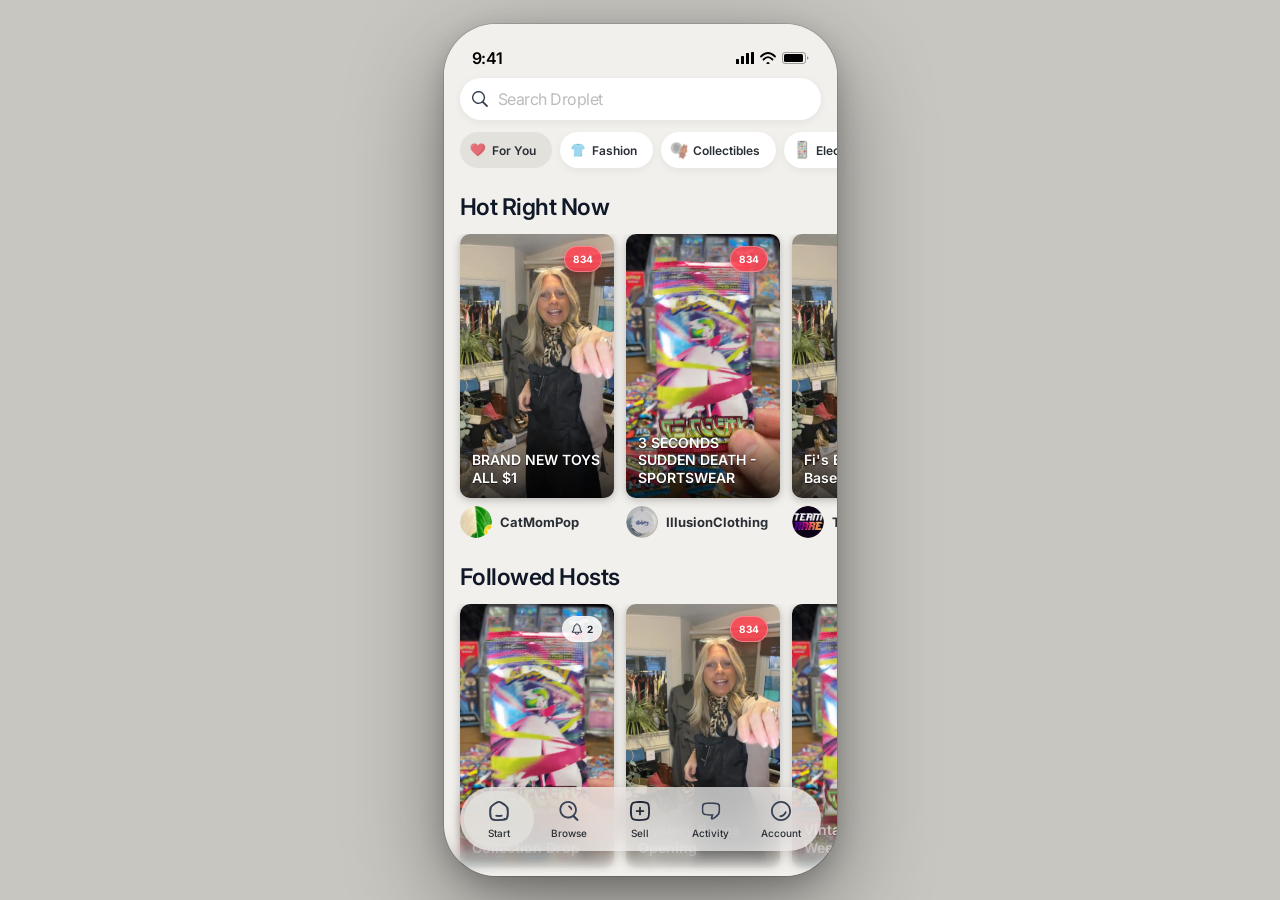
==== commit 957a2ae1: "Polish Seller Hub typography to match design system tokens - Tile values: H15 (23px SemiBold -0.5px)" ====
--- a/index.html
+++ b/index.html
@@ -203,57 +203,84 @@
 }
 
 /* ── Seller Hub Dashboard ── */
+
+/* Profile row */
 .sh-profile{display:flex;align-items:center;gap:12px;padding:0 16px;margin-bottom:24px}
-.sh-avatar{width:48px;height:48px;border-radius:50%;background:var(--ov30);overflow:hidden;flex-shrink:0}
+.sh-avatar{
+  width:48px;height:48px;border-radius:50%;overflow:hidden;flex-shrink:0;
+  box-shadow:var(--shadow-interactive);
+}
 .sh-avatar img{width:100%;height:100%;object-fit:cover}
 .sh-profile-info{flex:1;display:flex;flex-direction:column;gap:2px}
-.sh-profile-name{font-size:16px;font-weight:600;color:var(--bw10)}
+/* F10: 16px Medium 500 — naglowki formularzy */
+.sh-profile-name{font-size:16px;font-weight:500;color:var(--bw10)}
+/* F30: 13px Medium 500 — tresc sheetu, uzyte jako link */
 .sh-profile-link{font-size:13px;font-weight:500;color:var(--bl10);cursor:pointer}
 
-.sh-filter-row{display:flex;gap:6px;padding:0 16px;margin-bottom:20px}
+/* Time filter pills — match cat-btn pattern from Home */
+.sh-filter-row{display:flex;gap:8px;padding:0 16px;margin-bottom:20px;overflow-x:auto;scrollbar-width:none}
+.sh-filter-row::-webkit-scrollbar{display:none}
 .sh-filter-pill{
-  height:32px;padding:0 14px;border-radius:70px;border:1.5px solid var(--ov15);
-  background:transparent;font-size:12px;font-weight:600;color:var(--bw40);
+  flex-shrink:0;height:36px;padding:0 16px;border-radius:50px;
+  background:var(--wh10);border:none;
+  box-shadow:var(--shadow-interactive);
+  /* B20: 12px SemiBold 600 */
+  font-size:12px;font-weight:600;color:var(--bw20);
   cursor:pointer;font-family:inherit;transition:all 0.2s;
 }
 .sh-filter-pill.active{
-  background:var(--bw10);color:var(--wh10);border-color:var(--bw10);
-}
-
+  background:var(--ov15);box-shadow:none;
+}
+
+/* Tiles grid 2×2 */
 .sh-tiles{display:grid;grid-template-columns:1fr 1fr;gap:12px;padding:0 16px}
 .sh-tile{
   background:var(--wh10);border-radius:16px;padding:16px;cursor:pointer;
-  display:flex;flex-direction:column;gap:12px;
-  box-shadow:0px 1px 3px rgba(0,0,0,0.04);
-  border:1px solid var(--ov20);
+  display:flex;flex-direction:column;gap:10px;
+  box-shadow:var(--shadow-interactive);
   transition:transform 0.15s, box-shadow 0.15s;
 }
-.sh-tile:active{transform:scale(0.97);box-shadow:0px 1px 2px rgba(0,0,0,0.08)}
+.sh-tile:active{transform:scale(0.97)}
+
+/* Tile header: icon + chevron */
 .sh-tile-header{display:flex;align-items:center;justify-content:space-between}
 .sh-tile-icon{
   width:36px;height:36px;border-radius:10px;background:var(--ov30);
   display:flex;align-items:center;justify-content:center;
 }
-.sh-tile-icon img{width:18px;height:18px;opacity:0.7}
+.sh-tile-icon img{width:18px;height:18px;opacity:0.65}
 .sh-tile-chevron{width:16px;height:16px;color:var(--gw10)}
-.sh-tile-value{font-size:28px;font-weight:700;color:var(--bw10);letter-spacing:-1px;line-height:1}
-.sh-tile-label{font-size:13px;font-weight:500;color:var(--bw40);margin-top:-4px}
-.sh-tile-change{display:flex;align-items:center;gap:4px;font-size:12px;font-weight:600}
-.sh-tile-change.up{color:var(--gr10)}
-.sh-tile-change.down{color:var(--rd10)}
-.sh-tile-change .arrow{font-size:10px}
-
-.sh-section-title{font-size:14px;font-weight:600;color:var(--bw40);padding:0 16px;margin:28px 0 16px}
+
+/* Tile value — H15: 23px SemiBold 600, letter-spacing -0.5px */
+.sh-tile-value{font-size:23px;font-weight:600;color:var(--bw10);letter-spacing:-0.5px;line-height:1.1}
+/* Tile label — F30: 13px Medium 500, content tertiary */
+.sh-tile-label{font-size:13px;font-weight:500;color:var(--bw40)}
+/* Tile change — F100: 10px SemiBold 600, badge-like */
+.sh-tile-change{
+  display:inline-flex;align-items:center;gap:3px;
+  font-size:10px;font-weight:600;
+  padding:2px 8px;border-radius:40px;
+  align-self:flex-start;
+}
+.sh-tile-change.up{color:var(--gr10);background:rgba(52,199,89,0.1)}
+.sh-tile-change.down{color:var(--rd10);background:rgba(255,66,82,0.1)}
+.sh-tile-change .arrow{font-size:8px}
+
+/* Quick actions section */
+/* H40: 16px Bold 700 — section title (matches Category Browse) */
+.sh-section-title{font-size:16px;font-weight:700;color:var(--bw10);padding:0 16px;margin:28px 0 14px}
 
 .sh-quick-actions{display:flex;gap:12px;padding:0 16px}
 .sh-quick-btn{
   flex:1;height:48px;border-radius:12px;border:1.5px dashed var(--ov15);
-  background:transparent;font-size:13px;font-weight:600;color:var(--bw20);
+  background:transparent;
+  /* F30: 13px Medium 500 */
+  font-size:13px;font-weight:500;color:var(--bw20);
   cursor:pointer;font-family:inherit;display:flex;align-items:center;
   justify-content:center;gap:6px;transition:background 0.15s;
 }
 .sh-quick-btn:active{background:var(--ov30)}
-.sh-quick-btn img{width:16px;height:16px;opacity:0.6}
+.sh-quick-btn img{width:16px;height:16px;opacity:0.5}
 
 /* ── Prod Tile Horizontal ── */
 .prod-h{display:flex;gap:12px;padding:0 16px;cursor:pointer}
